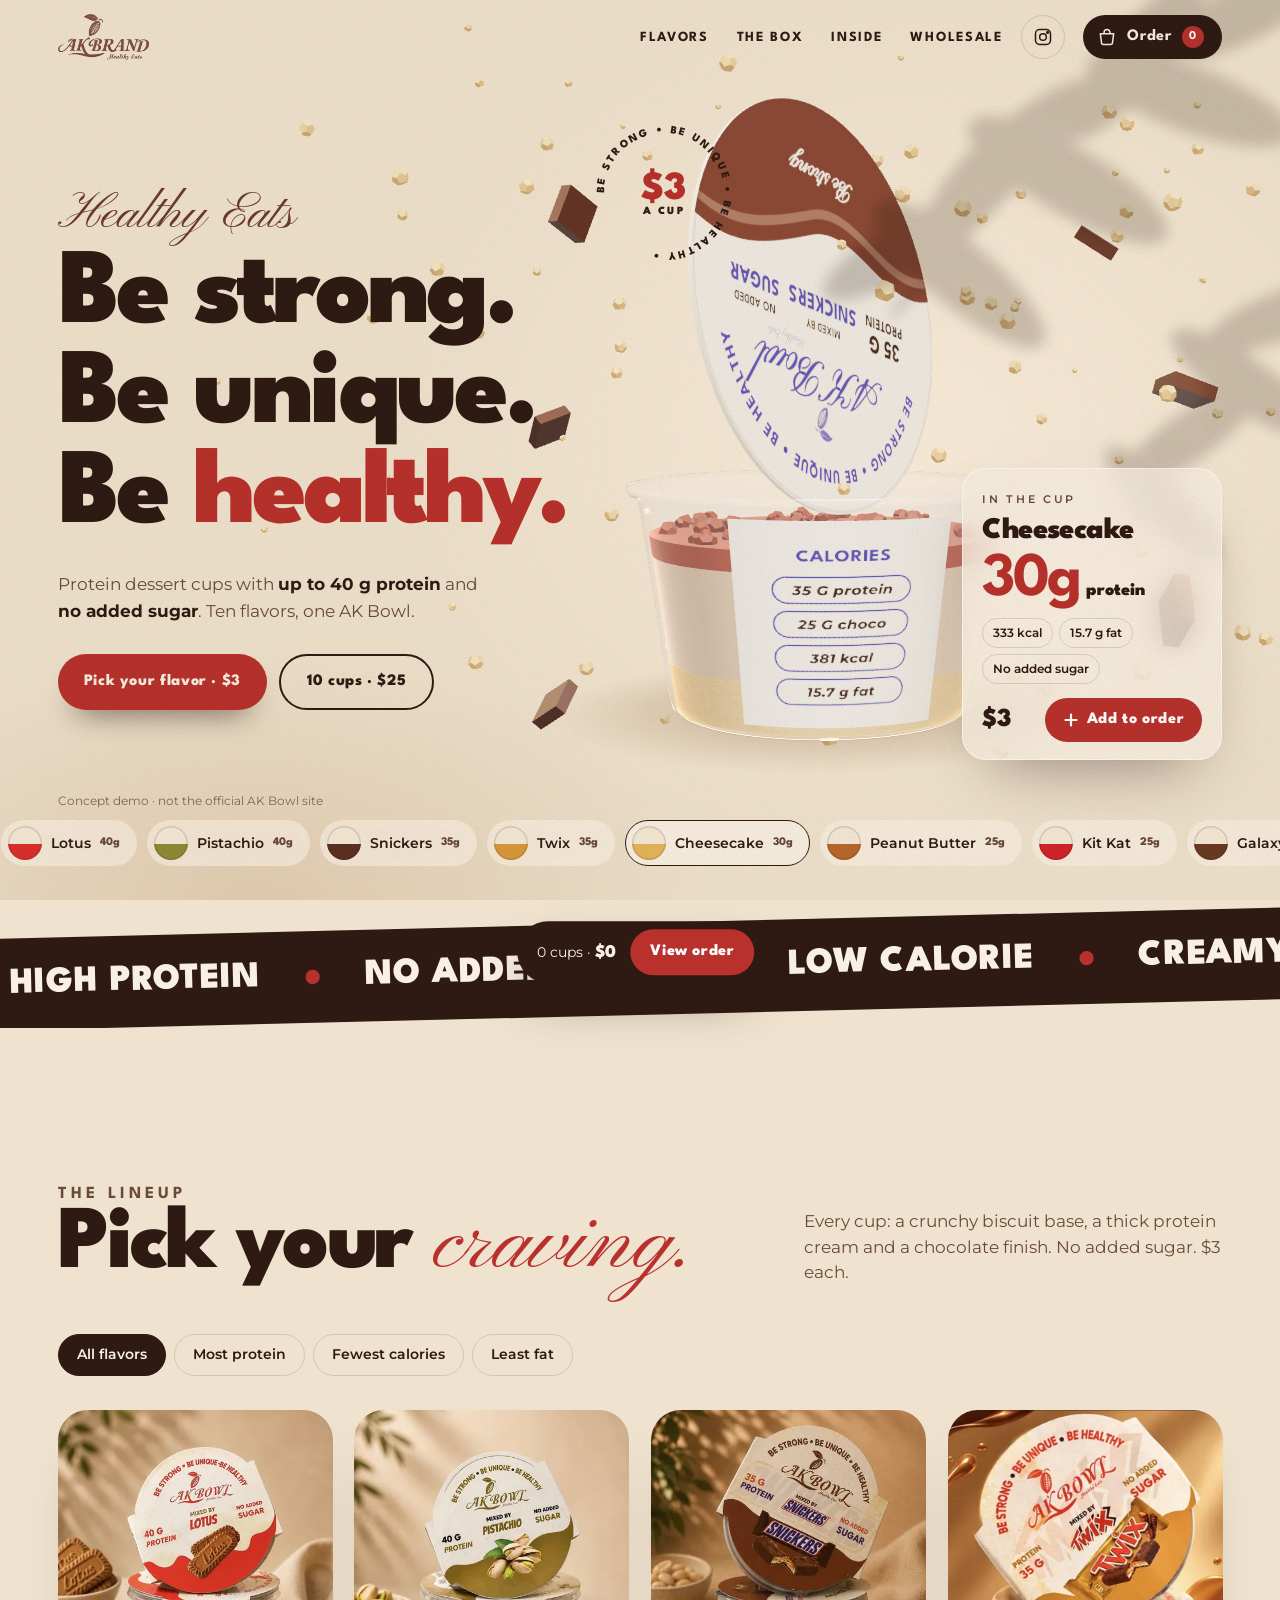
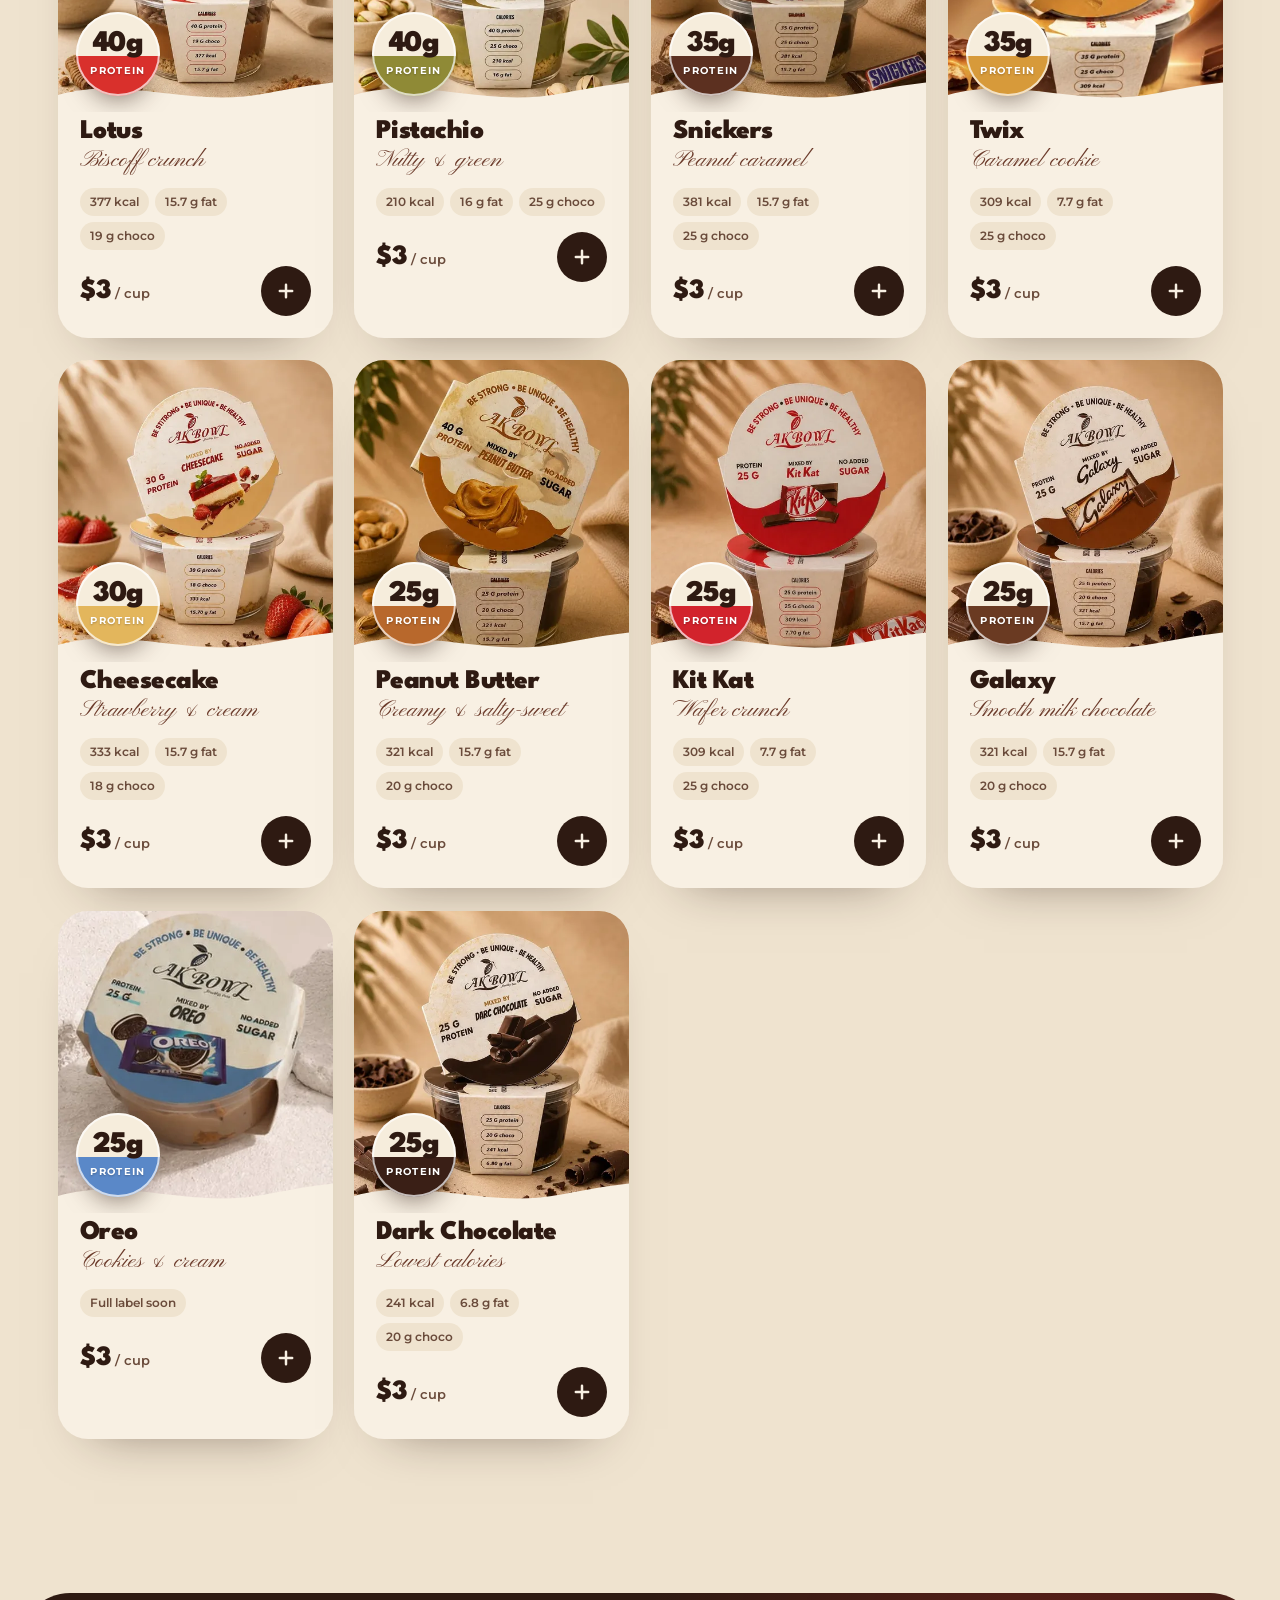
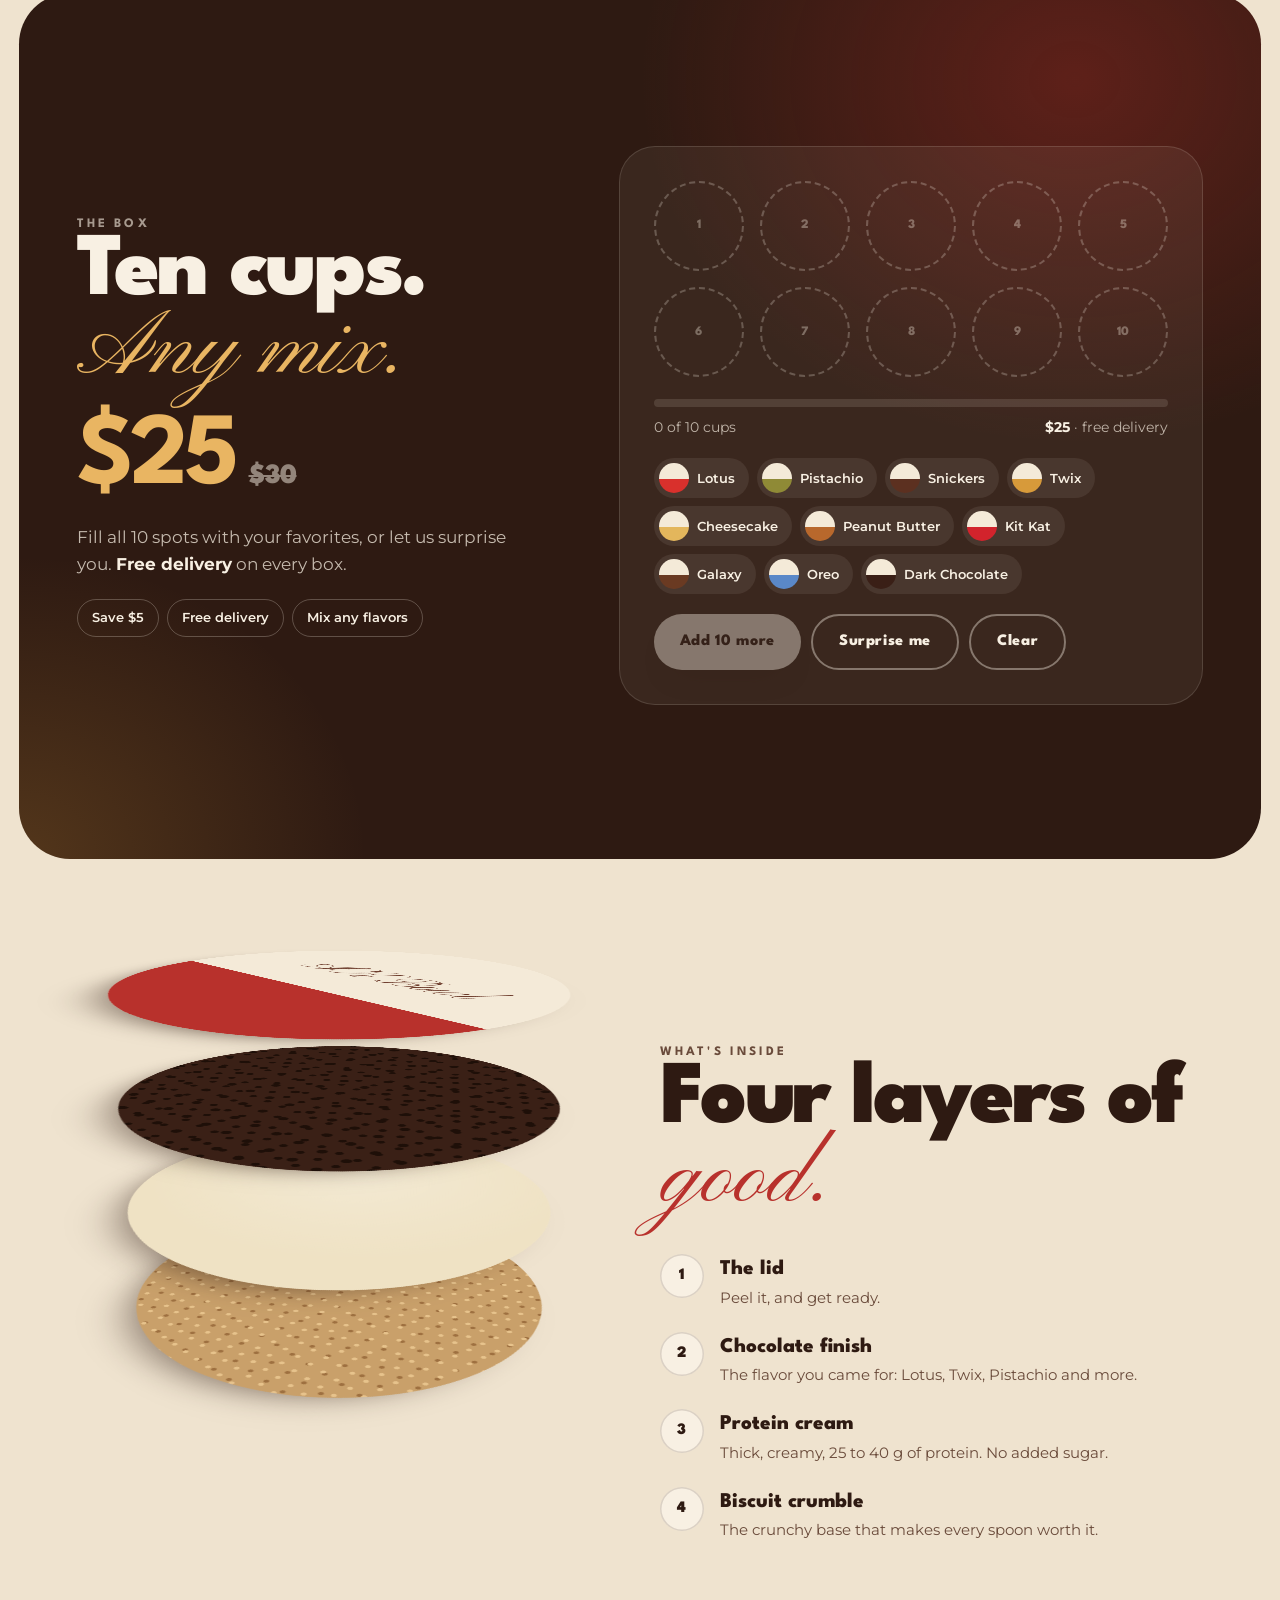
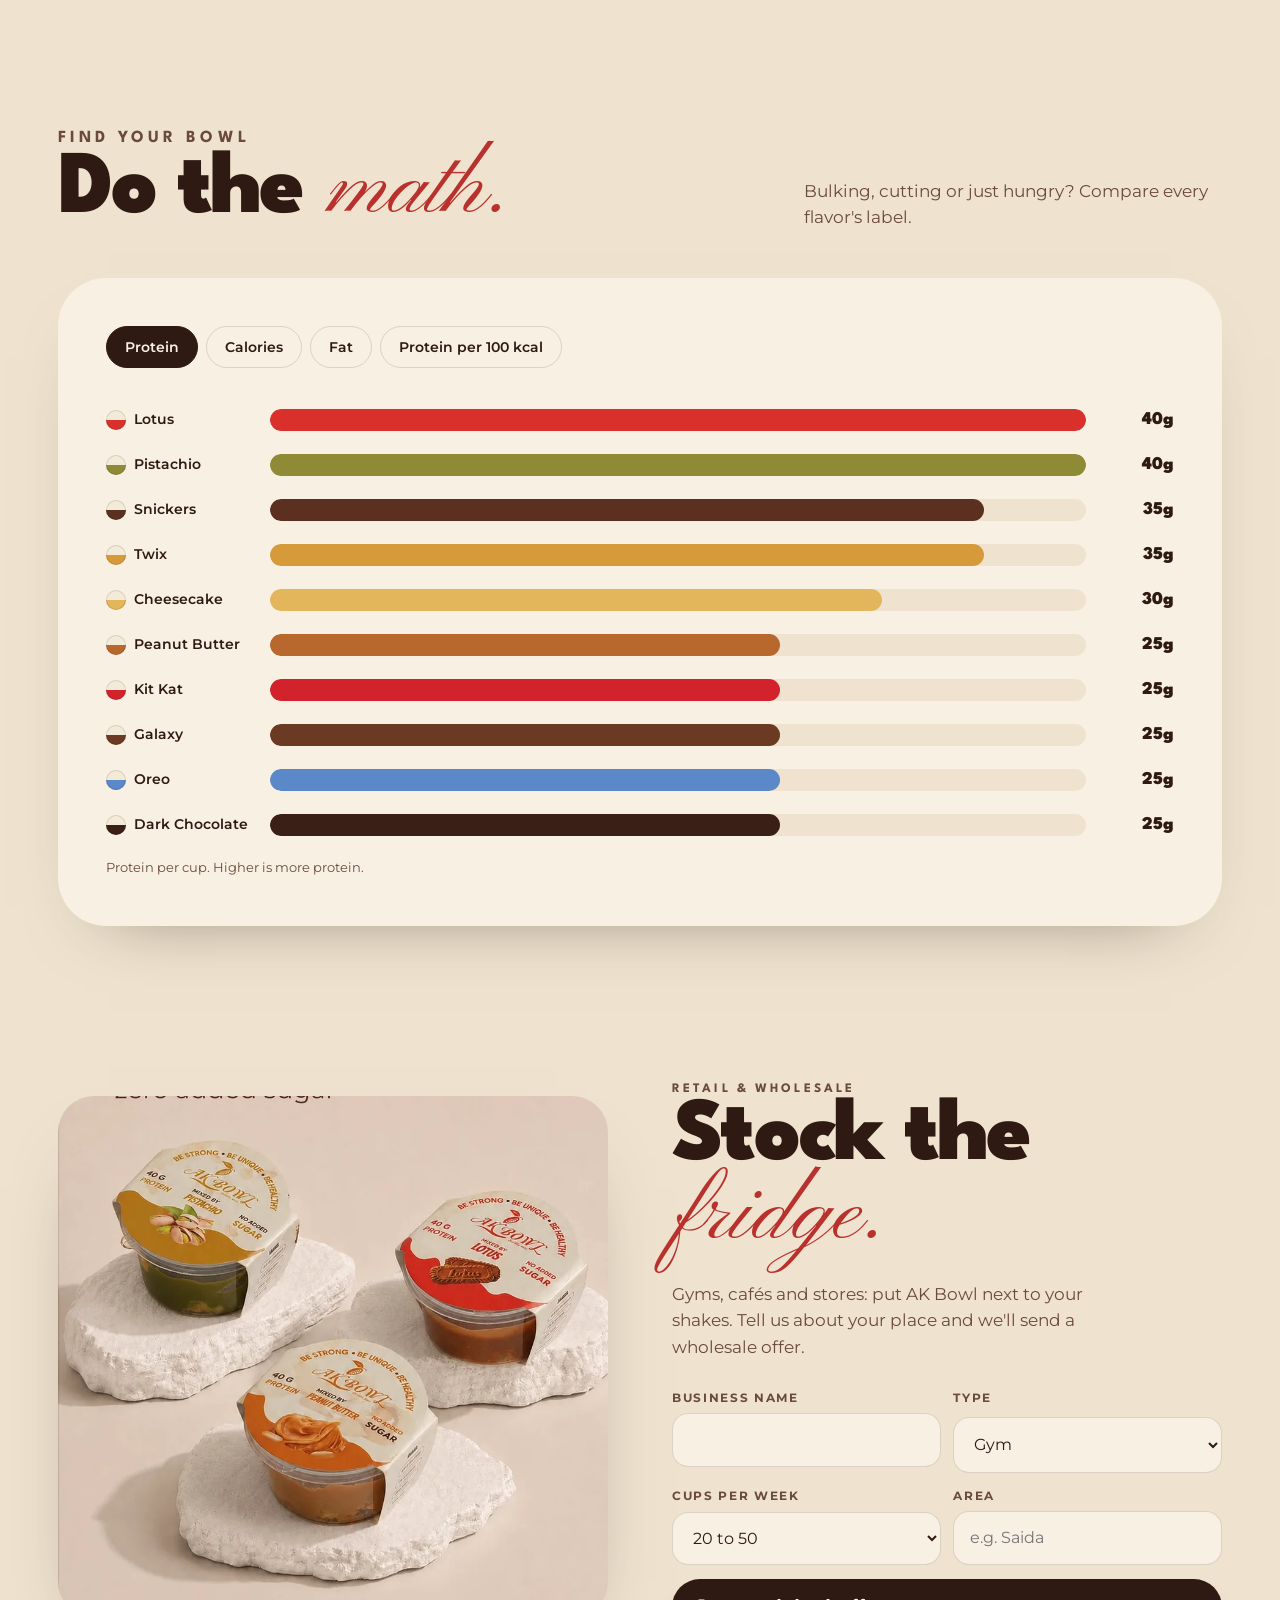
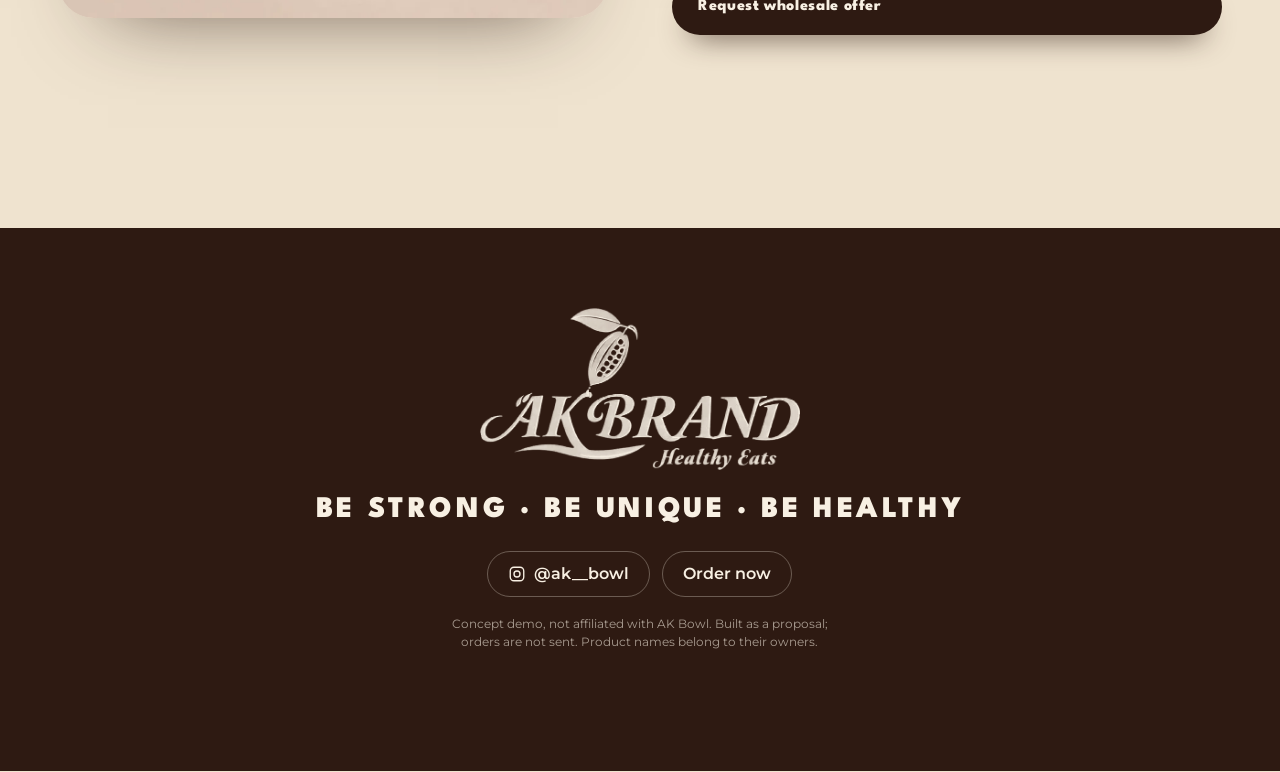
==== index.html @ e7d3c644 "AK Bowl 3D protein cups website (concept demo) Co-Authored-By: Claude Opus 5.5 <noreply@anthropic.co" ====
<!doctype html>
<html lang="en">
<head>
<meta charset="utf-8">
<meta name="viewport" content="width=device-width,initial-scale=1,viewport-fit=cover">
<title>AK Bowl · High-protein dessert cups</title>
<meta name="description" content="AK Bowl protein cups: up to 40 g protein, no added sugar. 10 flavors. $3 a cup, 10 cups for $25 with free delivery.">
<!-- Concept demo: keep out of search results until AK Bowl approves. Remove at launch. -->
<meta name="robots" content="noindex, nofollow">
<meta name="theme-color" content="#EFE3CF">
<link rel="icon" href="assets/pod.png">
<link rel="preload" href="assets/fonts/league-spartan-latin-900-normal.woff2" as="font" type="font/woff2" crossorigin>
<link rel="preload" href="assets/fonts/montserrat-latin-400-normal.woff2" as="font" type="font/woff2" crossorigin>
<link rel="preload" href="assets/fonts/pinyon-script-latin-400-normal.woff2" as="font" type="font/woff2" crossorigin>
<script type="importmap">{"imports":{"three":"./assets/vendor/three.module.min.js"}}</script>
<style>
@font-face{font-family:"League Spartan";font-weight:700;font-style:normal;font-display:swap;src:url(assets/fonts/league-spartan-latin-700-normal.woff2) format("woff2")}
@font-face{font-family:"League Spartan";font-weight:800;font-style:normal;font-display:swap;src:url(assets/fonts/league-spartan-latin-800-normal.woff2) format("woff2")}
@font-face{font-family:"League Spartan";font-weight:900;font-style:normal;font-display:swap;src:url(assets/fonts/league-spartan-latin-900-normal.woff2) format("woff2")}
@font-face{font-family:"Montserrat";font-weight:400;font-style:normal;font-display:swap;src:url(assets/fonts/montserrat-latin-400-normal.woff2) format("woff2")}
@font-face{font-family:"Montserrat";font-weight:500;font-style:normal;font-display:swap;src:url(assets/fonts/montserrat-latin-500-normal.woff2) format("woff2")}
@font-face{font-family:"Montserrat";font-weight:600;font-style:normal;font-display:swap;src:url(assets/fonts/montserrat-latin-600-normal.woff2) format("woff2")}
@font-face{font-family:"Montserrat";font-weight:700;font-style:normal;font-display:swap;src:url(assets/fonts/montserrat-latin-700-normal.woff2) format("woff2")}
@font-face{font-family:"Montserrat";font-weight:800;font-style:italic;font-display:swap;src:url(assets/fonts/montserrat-latin-800-italic.woff2) format("woff2")}
@font-face{font-family:"Pinyon Script";font-weight:400;font-style:normal;font-display:swap;src:url(assets/fonts/pinyon-script-latin-400-normal.woff2) format("woff2")}
:root{
  --sand:#EFE3CF;--sand2:#E5D4B8;--paper:#F8F0E3;--cocoa:#2E1A12;--cocoa2:#6A4B3B;--brown:#6B3A2A;--line:rgba(46,26,18,.14);
  --acc:#D9302C;--accfill:#B0723A;
  --spartan:"League Spartan","Montserrat",system-ui,sans-serif;--sans:"Montserrat",system-ui,sans-serif;--script:"Pinyon Script","Great Vibes",cursive;
  --gut:clamp(16px,4.5vw,64px);--ease:cubic-bezier(.22,1,.36,1);--spring:cubic-bezier(.34,1.56,.64,1);
}
*{box-sizing:border-box;margin:0;padding:0}
html{scroll-behavior:smooth;-webkit-text-size-adjust:100%}
body{background:var(--sand);color:var(--cocoa);font-family:var(--sans);font-size:16px;line-height:1.5;overflow-x:hidden;-webkit-font-smoothing:antialiased}
body::before{content:"";position:fixed;inset:0;pointer-events:none;z-index:300;opacity:.32;mix-blend-mode:multiply;
  background-image:url("data:image/svg+xml,%3Csvg xmlns='http://www.w3.org/2000/svg' width='160' height='160'%3E%3Cfilter id='n'%3E%3CfeTurbulence type='fractalNoise' baseFrequency='.9' numOctaves='2' stitchTiles='stitch'/%3E%3CfeColorMatrix values='0 0 0 0 .45 0 0 0 0 .32 0 0 0 0 .2 0 0 0 .5 0'/%3E%3C/filter%3E%3Crect width='160' height='160' filter='url(%23n)'/%3E%3C/svg%3E")}
body.locked{overflow:hidden}
img{display:block;max-width:100%}
button,input,select,textarea{font:inherit;color:inherit}
button{cursor:pointer;background:none;border:0}
a{color:inherit}
:focus-visible{outline:2.5px solid var(--acc);outline-offset:3px;border-radius:8px}
.wrap{width:min(1240px,100% - var(--gut)*2);margin-inline:auto}
.script{font-family:var(--script);font-weight:400}
.eyebrow{font-family:var(--spartan);font-weight:700;font-size:13px;letter-spacing:.24em;text-transform:uppercase;color:var(--cocoa2)}
.h2{font-family:var(--spartan);font-weight:900;font-size:clamp(44px,7vw,104px);line-height:.88;letter-spacing:-.03em}
.h2 em{font-family:var(--script);font-weight:400;font-style:normal;letter-spacing:0;color:var(--acc);font-size:1.02em;line-height:.8;transition:color .6s}
.sr{position:absolute;width:1px;height:1px;overflow:hidden;clip:rect(0 0 0 0);white-space:nowrap}
.reveal{opacity:0;transform:translateY(40px);transition:opacity 1s var(--ease),transform 1.1s var(--ease)}
.reveal.in{opacity:1;transform:none}

/* loader */
.loader{position:fixed;inset:0;z-index:400;display:grid;place-items:center;background:var(--sand);transition:opacity .7s var(--ease),visibility 0s linear .7s}
.loader.out{opacity:0;visibility:hidden}
.loader .in{display:grid;justify-items:center;gap:14px;text-align:center}
.loader img{width:70px;animation:bob 1.6s var(--ease) infinite}
.loader b{font-family:var(--spartan);font-weight:900;font-size:clamp(34px,6vw,58px);letter-spacing:-.02em;line-height:.9}
.loader small{font-size:12px;letter-spacing:.3em;text-transform:uppercase;color:var(--cocoa2)}
.loader .dots{display:flex;gap:8px}.loader .dots i{width:9px;height:9px;border-radius:50%;background:var(--cocoa);animation:dot 1s infinite}
.loader .dots i:nth-child(2){animation-delay:.15s}.loader .dots i:nth-child(3){animation-delay:.3s}
@keyframes dot{0%,100%{transform:translateY(0);opacity:.35}50%{transform:translateY(-8px);opacity:1}}
@keyframes bob{0%,100%{transform:translateY(0) rotate(-4deg)}50%{transform:translateY(-8px) rotate(4deg)}}

/* header */
.hd{position:fixed;top:0;left:0;right:0;z-index:50;display:flex;align-items:center;gap:18px;padding:14px var(--gut);transition:background .4s,box-shadow .4s,padding .4s var(--ease)}
.hd.solid{background:rgba(239,227,207,.86);-webkit-backdrop-filter:blur(14px);backdrop-filter:blur(14px);box-shadow:0 1px 0 var(--line);padding-block:8px}
.hd .logo img{height:46px;width:auto;transition:height .4s var(--ease)}
.hd.solid .logo img{height:38px}
.hd .logo{margin-right:auto}
.hd nav{display:flex;gap:28px}
.hd nav a{font-family:var(--spartan);font-weight:700;font-size:14px;letter-spacing:.12em;text-transform:uppercase;text-decoration:none;position:relative;padding:6px 0}
.hd nav a::after{content:"";position:absolute;left:0;right:0;bottom:0;height:2px;background:var(--acc);transform:scaleX(0);transform-origin:left;transition:transform .4s var(--ease),background .6s}
.hd nav a:hover::after{transform:scaleX(1)}
.icbtn{width:44px;height:44px;border-radius:50%;display:grid;place-items:center;border:1.5px solid var(--line);transition:background .3s,border-color .3s}
.icbtn:hover{background:var(--paper);border-color:var(--cocoa)}
.icbtn svg{width:20px;height:20px}
.cartbtn{position:relative;display:flex;align-items:center;gap:10px;height:44px;padding:0 18px 0 14px;border-radius:999px;background:var(--cocoa);color:var(--paper);font-family:var(--spartan);font-weight:700;letter-spacing:.06em}
.cartbtn svg{width:20px;height:20px}
.cartbtn .n{min-width:22px;height:22px;border-radius:11px;background:var(--acc);color:#fff;display:grid;place-items:center;font-size:12px;padding:0 6px;transition:background .6s}
.cartbtn.bump{animation:bump .5s var(--spring)}
@keyframes bump{40%{transform:scale(1.14)}}

/* hero */
.hero{position:relative;min-height:100svh;display:grid;grid-template-columns:minmax(0,1fr) minmax(0,1fr);align-items:center;padding:120px var(--gut) 120px;overflow:hidden;isolation:isolate}
.hero::before{content:"";position:absolute;inset:0;z-index:-2;background:radial-gradient(60% 70% at 72% 48%,#F9EEDC 0%,rgba(249,238,220,0) 70%),radial-gradient(50% 40% at 20% 100%,rgba(176,114,58,.18),transparent 70%)}
#stage3d{position:absolute;inset:0;z-index:0;touch-action:pan-y;cursor:grab}
#stage3d.grab{cursor:grabbing}
#stage3d canvas{width:100%!important;height:100%!important;display:block}
.hero .fallback{position:absolute;right:var(--gut);top:50%;width:min(40vw,460px);transform:translateY(-50%);border-radius:32px;overflow:hidden;opacity:0;z-index:0;box-shadow:0 40px 80px -40px rgba(46,26,18,.6)}
.no3d .hero .fallback{opacity:1}
.leaves{position:absolute;inset:-10% -10% auto auto;width:70%;height:90%;z-index:1;pointer-events:none;opacity:.22;mix-blend-mode:multiply;filter:blur(7px);transform-origin:90% 0;animation:sway 9s ease-in-out infinite alternate}
@keyframes sway{from{transform:rotate(-3deg) translateX(0)}to{transform:rotate(4deg) translateX(-20px)}}
.hero-txt{position:relative;z-index:2;max-width:640px;pointer-events:none}
.hero-txt>*{pointer-events:auto}
.hero-txt .script{font-size:clamp(34px,4vw,52px);color:var(--brown);line-height:1;margin-bottom:6px}
.hero h1{font-family:var(--spartan);font-weight:900;font-size:clamp(54px,8.4vw,128px);line-height:.86;letter-spacing:-.035em}
.hero h1 .ln{display:block;overflow:hidden;padding:.04em 0 .03em}
.hero h1 .ln>span{display:inline-block;transform:translateY(110%);transition:transform 1.1s var(--ease);transition-delay:calc(var(--i)*.1s + .15s)}
.ready .hero h1 .ln>span{transform:none}
.hero h1 em{font-style:normal;color:var(--acc);transition:color .6s}
.lead{margin-top:24px;font-size:clamp(16px,1.3vw,19px);line-height:1.6;color:var(--cocoa2);max-width:40ch}
.lead b{color:var(--cocoa)}
.cta{display:flex;flex-wrap:wrap;gap:12px;margin-top:30px}
.btn{display:inline-flex;align-items:center;gap:10px;height:56px;padding:0 26px;border-radius:999px;background:var(--cocoa);color:var(--paper);font-family:var(--spartan);font-weight:800;font-size:16px;letter-spacing:.04em;text-decoration:none;transition:transform .4s var(--spring),box-shadow .4s,background .3s;box-shadow:0 18px 30px -18px rgba(46,26,18,.8)}
.btn:hover{transform:translateY(-3px)}
.btn.ghost{background:transparent;color:var(--cocoa);border:2px solid var(--cocoa);box-shadow:none}
.btn.acc{background:var(--acc);transition:transform .4s var(--spring),background .6s}
.btn svg{width:18px;height:18px}
/* now in the cup */
.now{position:absolute;z-index:2;right:var(--gut);bottom:140px;width:260px;padding:18px 20px;border-radius:24px;background:rgba(248,240,227,.78);-webkit-backdrop-filter:blur(14px);backdrop-filter:blur(14px);box-shadow:0 30px 60px -30px rgba(46,26,18,.5),inset 0 0 0 1px rgba(255,255,255,.6)}
.now .k{font-size:11px;letter-spacing:.24em;text-transform:uppercase;color:var(--cocoa2);font-weight:600}
.now h3{font-family:var(--spartan);font-weight:900;font-size:30px;line-height:1;margin:6px 0 10px;letter-spacing:-.02em}
.now .big{display:flex;align-items:baseline;gap:6px;font-family:var(--spartan);font-weight:900;color:var(--acc);transition:color .6s}
.now .big b{font-size:62px;line-height:.8;letter-spacing:-.04em}
.now .big span{font-size:18px;color:var(--cocoa)}
.now .mini{display:flex;gap:6px;flex-wrap:wrap;margin:12px 0 14px}
.now .mini span{font-size:12px;font-weight:600;padding:5px 10px;border-radius:999px;border:1.5px solid var(--line)}
.now .row{display:flex;align-items:center;justify-content:space-between}
.now .price{font-family:var(--spartan);font-weight:900;font-size:26px}
.addpill{display:inline-flex;align-items:center;gap:8px;height:44px;padding:0 18px;border-radius:999px;background:var(--acc);color:#fff;font-family:var(--spartan);font-weight:800;letter-spacing:.04em;transition:background .6s,transform .3s var(--spring)}
.addpill:hover{transform:scale(1.05)}
.addpill svg{width:16px;height:16px}
.rail{position:absolute;z-index:3;left:0;right:0;bottom:28px;display:flex;gap:10px;padding:6px var(--gut);overflow-x:auto;scrollbar-width:none;scroll-snap-type:x proximity}
.rail::-webkit-scrollbar{display:none}
.chip{flex:none;scroll-snap-align:start;display:flex;align-items:center;gap:9px;height:46px;padding:0 16px 0 6px;border-radius:999px;background:rgba(248,240,227,.75);-webkit-backdrop-filter:blur(10px);backdrop-filter:blur(10px);border:1.5px solid transparent;font-weight:600;font-size:14px;white-space:nowrap;transition:border-color .3s,background .3s,transform .3s var(--spring)}
.chip i{width:34px;height:34px;border-radius:50%;background:linear-gradient(to bottom,#F4EAD8 54%,var(--c) 54%);box-shadow:inset 0 0 0 1.5px rgba(46,26,18,.15)}
.chip small{font-family:var(--spartan);font-weight:800;color:var(--cocoa2)}
.chip[aria-pressed="true"]{border-color:var(--cocoa);background:var(--paper)}
.chip:hover{transform:translateY(-2px)}
.ring{position:absolute;z-index:2;left:46%;top:118px;width:150px;height:150px;pointer-events:none}
.ring svg{width:100%;height:100%;animation:spin 18s linear infinite}
.ring text{font-family:var(--spartan);font-weight:800;font-size:11.2px;letter-spacing:.22em;fill:var(--cocoa)}
.ring b{position:absolute;inset:0;display:grid;place-items:center;font-family:var(--spartan);font-weight:900;font-size:40px;line-height:1;color:var(--acc);transition:color .6s}
.ring b small{display:block;font-size:11px;letter-spacing:.2em;color:var(--cocoa);text-align:center;margin-top:-4px}
@keyframes spin{to{transform:rotate(360deg)}}
.demo-tag{position:absolute;z-index:3;left:var(--gut);bottom:90px;font-size:11.5px;color:var(--cocoa2);opacity:.8}

/* marquee */
.mwrap{overflow:hidden;padding:14px 0}
.marquee{background:var(--cocoa);color:var(--paper);overflow:hidden;padding:18px 0;transform:rotate(-1.4deg) scale(1.02);margin:10px 0 0}
.marquee .tr{display:flex;width:max-content;animation:mq 28s linear infinite}
.marquee span{font-family:var(--spartan);font-weight:900;font-size:clamp(22px,3vw,36px);letter-spacing:.02em;padding:0 22px;white-space:nowrap;display:flex;align-items:center;gap:44px}
.marquee span::after{content:"";width:14px;height:14px;border-radius:50%;background:var(--acc);transition:background .6s}
@keyframes mq{to{transform:translateX(-50%)}}

/* flavours */
.sec{padding:clamp(90px,12vw,160px) 0}
.sec-head{display:flex;flex-wrap:wrap;align-items:flex-end;justify-content:space-between;gap:24px;margin-bottom:48px}
.sec-head p{max-width:38ch;color:var(--cocoa2);font-size:17px}
.tabs{display:flex;flex-wrap:wrap;gap:8px;margin-bottom:34px}
.tab{height:42px;padding:0 18px;border-radius:999px;border:1.5px solid var(--line);font-weight:600;font-size:14px;transition:background .3s,color .3s,border-color .3s}
.tab[aria-pressed="true"]{background:var(--cocoa);color:var(--paper);border-color:var(--cocoa)}
.grid{display:grid;grid-template-columns:repeat(auto-fill,minmax(260px,1fr));gap:22px}
.card{position:relative;border-radius:30px;background:var(--paper);box-shadow:0 1px 0 rgba(255,255,255,.7) inset,0 26px 50px -36px rgba(46,26,18,.55);transform-style:preserve-3d;transition:transform .5s var(--ease),box-shadow .5s;will-change:transform}
.card:hover{box-shadow:0 1px 0 rgba(255,255,255,.7) inset,0 40px 70px -36px rgba(46,26,18,.65)}
.card .ph{position:relative;aspect-ratio:4/4.4;border-radius:30px 30px 0 0;overflow:hidden;background:var(--sand2)}
.card .ph img{width:100%;height:100%;object-fit:cover;object-position:50% 46%;transition:transform 1s var(--ease)}
.card:hover .ph img{transform:scale(1.06)}
.card .ph button{position:absolute;inset:0;width:100%}
.card .wave{position:absolute;left:0;right:0;bottom:-1px;height:44px;color:var(--paper)}
.card .pro{position:absolute;left:18px;bottom:16px;width:84px;height:84px;border-radius:50%;display:grid;place-content:center;text-align:center;background:linear-gradient(to bottom,#F6EDDC 52%,var(--c) 52%);box-shadow:0 14px 26px -12px rgba(46,26,18,.6),inset 0 0 0 2px rgba(255,255,255,.7);transform:translateZ(40px)}
.card .pro b{font-family:var(--spartan);font-weight:900;font-size:30px;line-height:.9;letter-spacing:-.03em;color:var(--cocoa)}
.card .pro small{font-size:9.5px;font-weight:700;letter-spacing:.14em;color:#fff;margin-top:6px;text-shadow:0 1px 2px rgba(0,0,0,.25)}
.card .bd{padding:6px 22px 22px}
.card h3{font-family:var(--spartan);font-weight:900;font-size:27px;line-height:1;letter-spacing:-.02em}
.card .tag{font-family:var(--script);font-size:24px;color:var(--brown);line-height:1.3}
.card .mac{display:flex;flex-wrap:wrap;gap:6px;margin:12px 0 16px}
.card .mac span{font-size:12px;font-weight:600;padding:5px 10px;border-radius:999px;background:var(--sand);color:var(--cocoa2)}
.card .ft{display:flex;align-items:center;justify-content:space-between}
.card .price{font-family:var(--spartan);font-weight:900;font-size:28px}
.card .price small{font-size:13px;font-weight:600;color:var(--cocoa2);font-family:var(--sans);margin-left:4px}
.add{width:50px;height:50px;border-radius:50%;background:var(--cocoa);color:var(--paper);display:grid;place-items:center;transition:transform .35s var(--spring),background .3s}
.add:hover{transform:scale(1.1) rotate(90deg);background:var(--c,var(--acc))}
.add svg,.step svg{width:18px;height:18px}
.step{display:flex;align-items:center;gap:4px;height:50px;padding:4px;border-radius:999px;background:var(--cocoa);color:var(--paper)}
.step button{width:42px;height:42px;border-radius:50%;display:grid;place-items:center;transition:background .2s}
.step button:hover{background:rgba(255,255,255,.14)}
.step output{min-width:22px;text-align:center;font-family:var(--spartan);font-weight:800;font-size:18px}
.card.flash{animation:flash 1.3s var(--ease)}
@keyframes flash{30%{box-shadow:0 0 0 6px var(--c),0 30px 60px -30px rgba(46,26,18,.6)}}

/* box */
.box{background:var(--cocoa);color:var(--paper);border-radius:clamp(28px,4vw,56px);margin:0 clamp(8px,1.5vw,24px);position:relative;overflow:hidden}
.box::before{content:"";position:absolute;inset:0;background:radial-gradient(50% 60% at 85% 10%,rgba(217,48,44,.28),transparent 70%),radial-gradient(40% 50% at 0% 100%,rgba(215,154,58,.22),transparent 70%);pointer-events:none}
.box .wrap{position:relative;display:grid;grid-template-columns:minmax(0,.9fr) minmax(0,1.1fr);gap:clamp(30px,5vw,80px);align-items:center}
.box .eyebrow{color:rgba(248,240,227,.6)}
.box .h2 em{color:#E9B562}
.box .deal{display:flex;align-items:baseline;gap:14px;margin:26px 0 8px;font-family:var(--spartan);font-weight:900}
.box .deal b{font-size:clamp(64px,8vw,110px);line-height:.8;letter-spacing:-.04em;color:#E9B562}
.box .deal s{font-size:28px;opacity:.5}
.box .lead{color:rgba(248,240,227,.75)}
.box .lead b{color:var(--paper)}
.perks{display:flex;flex-wrap:wrap;gap:8px;margin-top:22px}
.perks span{font-size:13px;font-weight:600;padding:8px 14px;border-radius:999px;border:1.5px solid rgba(248,240,227,.25)}
.tray{background:rgba(248,240,227,.06);border:1.5px solid rgba(248,240,227,.14);border-radius:36px;padding:clamp(18px,3vw,34px)}
.slots{display:grid;grid-template-columns:repeat(5,1fr);gap:clamp(8px,1.4vw,16px)}
.slot{aspect-ratio:1;border-radius:50%;border:2px dashed rgba(248,240,227,.25);display:grid;place-items:center;position:relative;font-family:var(--spartan);font-weight:800;font-size:13px;color:rgba(248,240,227,.35);transition:border-color .3s}
.slot.on{border:0;background:linear-gradient(to bottom,#F4EAD8 55%,var(--c) 55%);color:var(--cocoa);box-shadow:0 14px 24px -12px rgba(0,0,0,.6),inset 0 0 0 2px rgba(255,255,255,.5);animation:pop .5s var(--spring)}
.slot.on span{transform:translateY(-22%);font-size:clamp(9px,1.1vw,12px);letter-spacing:.04em;text-align:center;line-height:1}
@keyframes pop{0%{transform:scale(.3) rotate(-30deg)}100%{transform:none}}
.prog{height:8px;border-radius:4px;background:rgba(248,240,227,.12);margin:22px 0 10px;overflow:hidden}
.prog i{display:block;height:100%;width:0;background:linear-gradient(90deg,#E9B562,#D9302C);border-radius:4px;transition:width .6s var(--ease)}
.trayinfo{display:flex;justify-content:space-between;font-size:14px;color:rgba(248,240,227,.7)}
.trayinfo b{color:var(--paper)}
.mini-flavors{display:flex;flex-wrap:wrap;gap:8px;margin:20px 0}
.mf{display:flex;align-items:center;gap:8px;height:40px;padding:0 14px 0 5px;border-radius:999px;background:rgba(248,240,227,.08);font-size:13px;font-weight:600;transition:background .2s,transform .3s var(--spring)}
.mf:hover{background:rgba(248,240,227,.16);transform:translateY(-2px)}
.mf i{width:30px;height:30px;border-radius:50%;background:linear-gradient(to bottom,#F4EAD8 54%,var(--c) 54%)}
.tray .acts{display:flex;flex-wrap:wrap;gap:10px}
.tray .btn{background:var(--paper);color:var(--cocoa)}
.tray .btn.ghost{background:transparent;color:var(--paper);border-color:rgba(248,240,227,.4)}
.tray .btn[disabled]{opacity:.4;pointer-events:none}

/* layers */
.layers .wrap{display:grid;grid-template-columns:minmax(0,1fr) minmax(0,1fr);gap:40px;align-items:center}
.stack{position:relative;height:clamp(380px,46vw,560px);perspective:1100px;display:grid;place-items:center}
.stack .disc{position:absolute;width:min(78%,400px);aspect-ratio:1;border-radius:50%;transform:rotateX(64deg) rotateZ(var(--rz,0deg)) translateZ(calc(var(--i)*var(--gap,14px)));box-shadow:0 30px 40px -20px rgba(46,26,18,.5);transition:transform .25s linear}
.d0{background:radial-gradient(circle at 30% 30%,#E7C38C 0 2px,transparent 3px) 0 0/18px 18px,radial-gradient(circle at 70% 60%,#9E7040 0 2px,transparent 3px) 0 0/23px 23px,#C9A06A}
.d1{background:radial-gradient(circle at 40% 35%,rgba(255,255,255,.25),transparent 60%),var(--accfill);transition:background .6s,transform .25s linear}
.d2{background:radial-gradient(circle at 30% 30%,#1e0f08 0 4px,transparent 5px) 0 0/30px 30px,radial-gradient(circle at 60% 70%,#1e0f08 0 3px,transparent 4px) 0 0/22px 22px,#3A2016}
.d3{background:linear-gradient(to bottom,#F4EAD8 56%,var(--acc) 56%);box-shadow:0 30px 40px -20px rgba(46,26,18,.5),inset 0 0 0 3px rgba(255,255,255,.6);transition:background .6s,transform .25s linear}
.d3::after{content:"AK Bowl";position:absolute;inset:0;display:grid;place-items:center;font-family:var(--script);font-size:clamp(34px,5vw,58px);color:var(--brown);transform:translateY(-14%)}
.lyr{list-style:none;display:grid;gap:22px;margin-top:34px}
.lyr li{display:grid;grid-template-columns:44px 1fr;gap:16px;align-items:start}
.lyr i{width:44px;height:44px;border-radius:50%;display:grid;place-items:center;font-style:normal;font-family:var(--spartan);font-weight:900;background:var(--paper);box-shadow:inset 0 0 0 1.5px var(--line)}
.lyr b{font-family:var(--spartan);font-weight:800;font-size:21px;display:block}
.lyr span{color:var(--cocoa2);font-size:15px}

/* compare */
.cmp{background:var(--paper);border-radius:clamp(28px,4vw,48px);padding:clamp(22px,4vw,48px);box-shadow:0 30px 70px -50px rgba(46,26,18,.6)}
.bars{display:grid;gap:10px}
.bar{display:grid;grid-template-columns:150px 1fr 74px;align-items:center;gap:14px;text-align:left;padding:4px 0;border-radius:12px}
.bar .nm{font-weight:600;font-size:14px;display:flex;align-items:center;gap:8px}
.bar .nm i{width:20px;height:20px;border-radius:50%;flex:none;background:linear-gradient(to bottom,#F4EAD8 50%,var(--c) 50%);box-shadow:inset 0 0 0 1px rgba(0,0,0,.12)}
.bar .tr{height:22px;border-radius:11px;background:var(--sand);overflow:hidden}
.bar .tr span{display:block;height:100%;width:0;border-radius:11px;background:var(--c);transition:width .9s var(--ease)}
.bar .v{font-family:var(--spartan);font-weight:900;font-size:18px;text-align:right}
.bar:hover .nm{text-decoration:underline}
.cmp .note{margin-top:16px;font-size:13px;color:var(--cocoa2)}

/* wholesale */
.ws{display:grid;grid-template-columns:minmax(0,1fr) minmax(0,1fr);gap:clamp(30px,5vw,80px);align-items:center}
.ws .photo{border-radius:36px;overflow:hidden;aspect-ratio:4/3.8;box-shadow:0 40px 80px -50px rgba(46,26,18,.7)}
.ws .photo img{width:100%;height:100%;object-fit:cover;object-position:50% 100%}
.form{display:grid;gap:14px;margin-top:28px}
.field{display:grid;gap:6px}
.field label,.field legend{font-size:12px;font-weight:700;letter-spacing:.14em;text-transform:uppercase;color:var(--cocoa2)}
.field input,.field select,.field textarea{width:100%;min-height:52px;padding:14px 16px;border-radius:16px;border:1.5px solid var(--line);background:var(--paper);font-size:16px;transition:border-color .2s}
.field input:focus,.field select:focus,.field textarea:focus{outline:0;border-color:var(--cocoa)}
.field .err{font-size:13px;color:#B3261E;min-height:0}
.two{display:grid;grid-template-columns:1fr 1fr;gap:12px}

/* footer */
.foot{background:var(--cocoa);color:var(--paper);padding:80px 0 120px;margin-top:40px}
.foot .wrap{display:grid;justify-items:center;text-align:center;gap:18px}
.foot img{width:min(320px,70vw);height:auto}
.foot .slogan{font-family:var(--spartan);font-weight:900;font-size:clamp(20px,3vw,30px);letter-spacing:.12em}
.foot .links{display:flex;gap:12px;flex-wrap:wrap;justify-content:center}
.foot .links a{display:inline-flex;align-items:center;gap:8px;height:46px;padding:0 20px;border-radius:999px;border:1.5px solid rgba(248,240,227,.3);text-decoration:none;font-weight:600}
.foot .links svg{width:18px;height:18px}
.foot small{font-size:12px;opacity:.6;max-width:52ch}

/* floating order bar */
.obar{position:fixed;left:50%;bottom:max(16px,env(safe-area-inset-bottom));z-index:60;transform:translate(-50%,160%);display:flex;align-items:center;gap:14px;padding:8px 8px 8px 20px;border-radius:999px;background:var(--cocoa);color:var(--paper);box-shadow:0 24px 50px -16px rgba(46,26,18,.7);transition:transform .6s var(--spring);max-width:calc(100% - 24px)}
.obar.on{transform:translate(-50%,0)}
.obar .t{font-size:14px;white-space:nowrap}
.obar .t b{font-family:var(--spartan);font-weight:900;font-size:18px}
.obar .go{height:46px;padding:0 20px;border-radius:999px;background:var(--acc);color:#fff;font-family:var(--spartan);font-weight:800;letter-spacing:.04em;white-space:nowrap;transition:background .6s}

/* panels */
.ov{position:fixed;inset:0;z-index:80;background:rgba(46,26,18,.45);-webkit-backdrop-filter:blur(6px);backdrop-filter:blur(6px);opacity:0;visibility:hidden;transition:opacity .35s,visibility 0s linear .35s}
.ov.on{opacity:1;visibility:visible;transition:opacity .35s}
.panel{position:fixed;z-index:81;background:var(--sand);visibility:hidden;transition:transform .6s var(--ease),visibility 0s linear .6s;display:flex;flex-direction:column}
.panel.on{visibility:visible;transition:transform .6s var(--ease)}
.drawer{top:0;right:0;bottom:0;width:min(460px,100%);transform:translateX(105%)}
.drawer.on{transform:none}
.sheet{left:50%;top:50%;width:min(940px,calc(100% - 32px));max-height:min(680px,calc(100% - 40px));border-radius:36px;overflow:hidden;transform:translate(-50%,-45%) scale(.96);opacity:0;transition:transform .6s var(--ease),opacity .4s,visibility 0s linear .6s;display:grid;grid-template-columns:1fr 1fr}
.sheet.on{transform:translate(-50%,-50%);opacity:1;transition:transform .6s var(--ease),opacity .4s}
.p-head{display:flex;align-items:center;justify-content:space-between;padding:20px 22px;border-bottom:1px solid var(--line)}
.p-head h2{font-family:var(--spartan);font-weight:900;font-size:28px;letter-spacing:-.02em}
.xbtn{width:44px;height:44px;border-radius:50%;display:grid;place-items:center;background:var(--paper)}
.xbtn svg{width:18px;height:18px}
.p-body{flex:1;overflow:auto;padding:18px 22px;overscroll-behavior:contain}
.p-foot{padding:16px 22px max(18px,env(safe-area-inset-bottom));border-top:1px solid var(--line);background:var(--sand)}
.line{display:grid;grid-template-columns:62px 1fr auto;gap:14px;align-items:center;padding:12px 0;border-bottom:1px dashed var(--line)}
.line img{width:62px;height:62px;border-radius:50%;object-fit:cover;object-position:50% 40%}
.line b{font-family:var(--spartan);font-weight:800;font-size:18px;display:block}
.line small{color:var(--cocoa2);font-size:13px}
.line .step{height:42px;background:var(--paper);color:var(--cocoa);box-shadow:inset 0 0 0 1.5px var(--line)}
.line .step button{width:34px;height:34px}
.line .step button:hover{background:var(--sand2)}
.sum{display:grid;gap:8px;margin-top:18px;font-size:15px}
.sum div{display:flex;justify-content:space-between}
.sum .save{color:#2E7D32;font-weight:600}
.sum .tot{font-family:var(--spartan);font-weight:900;font-size:26px;padding-top:10px;border-top:2px solid var(--cocoa);margin-top:4px}
.nudge{display:flex;gap:12px;align-items:center;margin-top:16px;padding:14px 16px;border-radius:18px;background:var(--paper);font-size:14px;box-shadow:inset 0 0 0 1.5px var(--acc)}
.nudge b{font-family:var(--spartan);font-weight:800}
.empty{text-align:center;padding:60px 10px;color:var(--cocoa2)}
.empty img{width:150px;margin:0 auto 16px;border-radius:50%;opacity:.95}
.empty b{display:block;font-family:var(--spartan);font-weight:900;font-size:24px;color:var(--cocoa);margin-bottom:6px}
.gobtn{width:100%;height:58px;border-radius:999px;background:var(--cocoa);color:var(--paper);font-family:var(--spartan);font-weight:800;font-size:17px;letter-spacing:.04em;display:flex;align-items:center;justify-content:space-between;padding:0 24px;transition:transform .3s var(--spring)}
.gobtn:hover{transform:translateY(-2px)}
.gobtn.ghost{background:transparent;color:var(--cocoa);border:2px solid var(--cocoa);justify-content:center;margin-top:8px;height:50px}
.done{text-align:center;padding:40px 6px}
.done svg{width:96px;height:96px;margin:0 auto 18px}
.done circle{fill:none;stroke:var(--acc);stroke-width:5;stroke-dasharray:300;stroke-dashoffset:300;animation:draw .8s var(--ease) forwards}
.done path{fill:none;stroke:var(--cocoa);stroke-width:6;stroke-linecap:round;stroke-linejoin:round;stroke-dasharray:1;stroke-dashoffset:1;animation:draw .5s .6s var(--ease) forwards}
@keyframes draw{to{stroke-dashoffset:0}}
.done h3{font-family:var(--spartan);font-weight:900;font-size:34px}
.done p{color:var(--cocoa2);margin-top:8px}
.demo{margin-top:16px;padding:12px 14px;border-radius:14px;background:var(--paper);font-size:13px;color:var(--cocoa2)}
/* sheet */
.sh-ph{position:relative;background:var(--sand2);min-height:100%}
.sh-ph img{position:absolute;inset:0;width:100%;height:100%;object-fit:cover;object-position:50% 45%}
.sh-bd{display:flex;flex-direction:column;padding:30px;overflow:auto}
.sh-bd .xbtn{position:absolute;top:16px;right:16px;z-index:2}
.sh-bd .tag{font-family:var(--script);font-size:30px;color:var(--brown);line-height:1.2}
.sh-bd h2{font-family:var(--spartan);font-weight:900;font-size:clamp(38px,4.5vw,56px);line-height:.92;letter-spacing:-.03em}
.rings{display:grid;grid-template-columns:repeat(4,1fr);gap:10px;margin:26px 0}
.rg{text-align:center}
.rg svg{width:100%;max-width:92px;aspect-ratio:1;margin:0 auto;display:block;transform:rotate(-90deg)}
.rg circle{fill:none;stroke-width:9}
.rg .bg{stroke:var(--sand2)}
.rg .fg{stroke:var(--c);stroke-linecap:round;stroke-dasharray:251;stroke-dashoffset:251;transition:stroke-dashoffset 1.2s var(--ease)}
.rg b{display:block;font-family:var(--spartan);font-weight:900;font-size:20px;margin-top:-62px;height:62px;line-height:1}
.rg small{display:block;font-size:11px;font-weight:600;letter-spacing:.1em;text-transform:uppercase;color:var(--cocoa2);margin-top:6px}
.sh-bd p.d{color:var(--cocoa2)}
.sh-act{display:flex;align-items:center;gap:12px;margin-top:auto;padding-top:22px}
.sh-act .step{background:var(--paper);color:var(--cocoa);box-shadow:inset 0 0 0 1.5px var(--line)}
.sh-act .step button:hover{background:var(--sand2)}
.sh-act .gobtn{flex:1}
.toast{position:fixed;left:50%;bottom:100px;z-index:130;transform:translate(-50%,16px);opacity:0;background:var(--cocoa);color:var(--paper);padding:11px 18px;border-radius:999px;font-size:14px;font-weight:600;transition:opacity .3s,transform .4s var(--spring);pointer-events:none;white-space:nowrap}
.toast.on{opacity:1;transform:translate(-50%,0)}
.fly{position:fixed;z-index:120;width:46px;height:46px;margin:-23px 0 0 -23px;border-radius:50%;pointer-events:none;background:linear-gradient(to bottom,#F4EAD8 54%,var(--c) 54%);box-shadow:0 10px 20px -8px rgba(0,0,0,.5)}

@media (max-width:980px){
  .hd nav{display:none}
  .hero{grid-template-columns:1fr;align-content:start;padding-top:calc(min(58svh,560px) + 10px);padding-bottom:150px}
  #stage3d{inset:0 0 auto 0;height:min(60svh,580px)}
  .hero::after{content:"";position:absolute;inset:auto 0 0 0;height:30%;background:linear-gradient(to bottom,rgba(239,227,207,0),rgba(239,227,207,.94) 34%,var(--sand));z-index:1;pointer-events:none}
  .hero .fallback{left:50%;right:auto;top:100px;width:52vw;transform:translateX(-50%)}
  .hero h1{font-size:clamp(46px,13vw,76px)}
  .now{display:none}
  .ring{left:auto;right:10px;top:74px;width:92px;height:92px}
  .ring b{font-size:28px}
  .demo-tag{bottom:96px}
  .box .wrap,.layers .wrap,.ws{grid-template-columns:1fr}
  .sheet{grid-template-columns:1fr;top:auto;bottom:0;left:0;width:100%;max-height:92svh;border-radius:30px 30px 0 0;transform:translateY(100%);opacity:1}
  .sheet.on{transform:none}
  .sh-ph{min-height:0;height:min(38svh,320px)}
  .sh-bd{padding:22px}
  .ws .photo{order:-1;aspect-ratio:4/3.4}
}
@media (max-width:640px){
  .grid{grid-template-columns:1fr 1fr;gap:12px}
  .card{border-radius:22px}
  .card .ph{border-radius:22px 22px 0 0}
  .card .pro{width:58px;height:58px;left:10px;bottom:10px}
  .card .pro b{font-size:21px}.card .pro small{font-size:7.5px;margin-top:3px;letter-spacing:.08em}
  .card .bd{padding:4px 12px 14px}
  .card h3{font-size:19px}
  .card .tag{font-size:21px;line-height:1.15}
  .card .mac{display:none}
  .card .ft{margin-top:10px}
  .card .price{font-size:22px}.card .price small{display:none}
  .add{width:42px;height:42px}
  .step{height:42px}.step button{width:34px;height:34px}.step output{min-width:16px;font-size:16px}
  .bar{grid-template-columns:104px 1fr 54px;gap:8px}
  .bar .nm{font-size:12.5px}.bar .v{font-size:15px}
  .two{grid-template-columns:1fr}
  .cartbtn span.l{display:none}
  .cartbtn{padding:0 12px}
  .hd .logo img{height:38px}
  .rings{gap:6px}.rg b{font-size:16px;margin-top:-52px;height:52px}
}
@media (max-width:380px){
  .grid{grid-template-columns:1fr}
  .card .mac{display:flex}
  .hero h1{font-size:44px}
  .btn{height:50px;padding:0 20px;font-size:15px}
}
@media (prefers-reduced-motion:reduce){
  *,*::before,*::after{animation-duration:.01ms!important;animation-iteration-count:1!important;transition-duration:.01ms!important;scroll-behavior:auto!important}
  .reveal{opacity:1;transform:none}
  .hero h1 .ln>span{transform:none}
}
</style>
</head>
<body>
<div class="loader" id="loader" aria-hidden="true"><div class="in"><img src="assets/pod.png" alt=""><b>Now scooping</b><div class="dots"><i></i><i></i><i></i></div><small>AK Bowl protein cups</small></div></div>

<header class="hd" id="hd">
  <a class="logo" href="#top" aria-label="AK Bowl home"><img src="assets/logo-brown.png" alt="AK Brand · Healthy Eats" width="700" height="353"></a>
  <nav aria-label="Main"><a href="#flavors">Flavors</a><a href="#box">The Box</a><a href="#inside">Inside</a><a href="#wholesale">Wholesale</a></nav>
  <a class="icbtn" id="igTop" href="#" target="_blank" rel="noopener" aria-label="AK Bowl on Instagram"><svg viewBox="0 0 24 24" fill="none" stroke="currentColor" stroke-width="1.8"><rect x="3" y="3" width="18" height="18" rx="5"/><circle cx="12" cy="12" r="4"/><circle cx="17.5" cy="6.5" r="1" fill="currentColor"/></svg></a>
  <button class="cartbtn" id="cartBtn" type="button" aria-label="Open your order"><svg viewBox="0 0 24 24" fill="none" stroke="currentColor" stroke-width="1.8" stroke-linejoin="round"><path d="M4 8h16l-1.5 11.5a2 2 0 0 1-2 1.5h-9a2 2 0 0 1-2-1.5z"/><path d="M8.5 8V6.5a3.5 3.5 0 0 1 7 0V8"/></svg><span class="l">Order</span><span class="n" id="cnt">0</span></button>
</header>

<main id="top">
<section class="hero" aria-label="AK Bowl">
  <div id="stage3d" aria-hidden="true"></div>
  <div class="fallback"><img src="assets/photos/lotus.webp" alt="AK Bowl Lotus protein cup"></div>
  <svg class="leaves" viewBox="0 0 600 600" aria-hidden="true"><g fill="#3a2a1a">
    <path d="M600 0 C 470 90 360 170 250 300" stroke="#3a2a1a" stroke-width="6" fill="none"/>
    <ellipse cx="520" cy="70" rx="70" ry="22" transform="rotate(-30 520 70)"/><ellipse cx="470" cy="140" rx="80" ry="24" transform="rotate(20 470 140)"/>
    <ellipse cx="430" cy="110" rx="76" ry="22" transform="rotate(-50 430 110)"/><ellipse cx="380" cy="200" rx="84" ry="25" transform="rotate(30 380 200)"/>
    <ellipse cx="340" cy="180" rx="80" ry="23" transform="rotate(-40 340 180)"/><ellipse cx="300" cy="270" rx="80" ry="24" transform="rotate(40 300 270)"/>
    <ellipse cx="260" cy="250" rx="70" ry="20" transform="rotate(-30 260 250)"/>
    <path d="M600 260 C 520 300 470 360 420 470" stroke="#3a2a1a" stroke-width="5" fill="none"/>
    <ellipse cx="540" cy="300" rx="60" ry="18" transform="rotate(-20 540 300)"/><ellipse cx="510" cy="350" rx="64" ry="19" transform="rotate(35 510 350)"/>
    <ellipse cx="470" cy="390" rx="60" ry="18" transform="rotate(-35 470 390)"/><ellipse cx="450" cy="440" rx="58" ry="17" transform="rotate(45 450 440)"/></g></svg>
  <div class="hero-txt">
    <p class="script">Healthy Eats</p>
    <h1><span class="ln"><span style="--i:0">Be strong.</span></span><span class="ln"><span style="--i:1">Be unique.</span></span><span class="ln"><span style="--i:2">Be <em>healthy.</em></span></span></h1>
    <p class="lead">Protein dessert cups with <b>up to 40&nbsp;g protein</b> and <b>no added sugar</b>. Ten flavors, one AK Bowl.</p>
    <div class="cta"><a class="btn acc" href="#flavors">Pick your flavor · $3</a><a class="btn ghost" href="#box">10 cups · $25</a></div>
  </div>
  <div class="ring" aria-hidden="true"><svg viewBox="0 0 150 150"><defs><path id="circ" d="M75 75 m-60 0 a60 60 0 1 1 120 0 a60 60 0 1 1 -120 0"/></defs><text><textPath href="#circ">BE STRONG • BE UNIQUE • BE HEALTHY • </textPath></text></svg><b><span>$3<small>A CUP</small></span></b></div>
  <aside class="now" aria-live="polite" id="now"></aside>
  <div class="rail" id="rail" role="group" aria-label="Choose a flavor to see it in 3D"></div>
  <p class="demo-tag">Concept demo · not the official AK Bowl site</p>
</section>

<div class="mwrap" aria-hidden="true"><div class="marquee"><div class="tr" id="mq"></div></div></div>

<section class="sec" id="flavors" aria-labelledby="flavH">
  <div class="wrap">
    <div class="sec-head reveal"><div><p class="eyebrow">The lineup</p><h2 class="h2" id="flavH">Pick your <em>craving.</em></h2></div><p>Every cup: a crunchy biscuit base, a thick protein cream and a chocolate finish. No added sugar. $3 each.</p></div>
    <div class="tabs reveal" role="group" aria-label="Sort flavors">
      <button class="tab" type="button" data-sort="all" aria-pressed="true">All flavors</button>
      <button class="tab" type="button" data-sort="p" aria-pressed="false">Most protein</button>
      <button class="tab" type="button" data-sort="k" aria-pressed="false">Fewest calories</button>
      <button class="tab" type="button" data-sort="f" aria-pressed="false">Least fat</button>
    </div>
    <div class="grid" id="grid"></div>
  </div>
</section>

<section class="sec box" id="box" aria-labelledby="boxH">
  <div class="wrap">
    <div class="reveal">
      <p class="eyebrow">The Box</p>
      <h2 class="h2" id="boxH">Ten cups.<br><em>Any mix.</em></h2>
      <div class="deal"><b>$25</b><s>$30</s></div>
      <p class="lead">Fill all 10 spots with your favorites, or let us surprise you. <b>Free delivery</b> on every box.</p>
      <div class="perks"><span>Save $5</span><span>Free delivery</span><span>Mix any flavors</span></div>
    </div>
    <div class="tray reveal">
      <div class="slots" id="slots" aria-live="polite"></div>
      <div class="prog"><i id="progBar"></i></div>
      <div class="trayinfo"><span id="trayTxt">0 of 10 cups</span><span><b>$25</b> · free delivery</span></div>
      <div class="mini-flavors" id="mfl" role="group" aria-label="Add a flavor to the box"></div>
      <div class="acts"><button class="btn" type="button" id="boxAdd" disabled>Add box to order</button><button class="btn ghost" type="button" id="boxRand">Surprise me</button><button class="btn ghost" type="button" id="boxClear">Clear</button></div>
    </div>
  </div>
</section>

<section class="sec layers" id="inside" aria-labelledby="insH">
  <div class="wrap">
    <div class="stack" id="stack" aria-hidden="true"><div class="disc d0" style="--i:0"></div><div class="disc d1" style="--i:1"></div><div class="disc d2" style="--i:2"></div><div class="disc d3" style="--i:3"></div></div>
    <div class="reveal">
      <p class="eyebrow">What's inside</p>
      <h2 class="h2" id="insH">Four layers of <em>good.</em></h2>
      <ol class="lyr">
        <li><i>1</i><div><b>The lid</b><span>Peel it, and get ready.</span></div></li>
        <li><i>2</i><div><b>Chocolate finish</b><span>The flavor you came for: Lotus, Twix, Pistachio and more.</span></div></li>
        <li><i>3</i><div><b>Protein cream</b><span>Thick, creamy, 25 to 40 g of protein. No added sugar.</span></div></li>
        <li><i>4</i><div><b>Biscuit crumble</b><span>The crunchy base that makes every spoon worth it.</span></div></li>
      </ol>
    </div>
  </div>
</section>

<section class="sec" id="compare" aria-labelledby="cmpH" style="padding-top:0">
  <div class="wrap">
    <div class="sec-head reveal"><div><p class="eyebrow">Find your bowl</p><h2 class="h2" id="cmpH">Do the <em>math.</em></h2></div><p>Bulking, cutting or just hungry? Compare every flavor's label.</p></div>
    <div class="cmp reveal">
      <div class="tabs" role="group" aria-label="Compare by"><button class="tab" type="button" data-m="p" aria-pressed="true">Protein</button><button class="tab" type="button" data-m="k" aria-pressed="false">Calories</button><button class="tab" type="button" data-m="f" aria-pressed="false">Fat</button><button class="tab" type="button" data-m="r" aria-pressed="false">Protein per 100 kcal</button></div>
      <div class="bars" id="bars"></div>
      <p class="note" id="cmpNote"></p>
    </div>
  </div>
</section>

<section class="sec" id="wholesale" aria-labelledby="wsH" style="padding-top:0">
  <div class="wrap ws">
    <div class="photo reveal"><img src="assets/photos/trio.webp" alt="Pistachio, Lotus and Peanut Butter AK Bowls" loading="lazy" width="900" height="1225"></div>
    <div class="reveal">
      <p class="eyebrow">Retail &amp; wholesale</p>
      <h2 class="h2" id="wsH">Stock the <em>fridge.</em></h2>
      <p class="lead">Gyms, cafés and stores: put AK Bowl next to your shakes. Tell us about your place and we'll send a wholesale offer.</p>
      <form class="form" id="wsForm" novalidate>
        <div class="two"><div class="field"><label for="wsName">Business name</label><input id="wsName" autocomplete="organization"><span class="err" id="wsErr"></span></div>
        <div class="field"><label for="wsType">Type</label><select id="wsType"><option>Gym</option><option>Café / coffee shop</option><option>Store / mini market</option><option>Other</option></select></div></div>
        <div class="two"><div class="field"><label for="wsQty">Cups per week</label><select id="wsQty"><option>20 to 50</option><option>50 to 100</option><option>100+</option></select></div>
        <div class="field"><label for="wsArea">Area</label><input id="wsArea" placeholder="e.g. Saida" autocomplete="address-level2"></div></div>
        <button class="btn" type="submit">Request wholesale offer</button>
      </form>
    </div>
  </div>
</section>
</main>

<footer class="foot">
  <div class="wrap">
    <img src="assets/logo-cream.png" alt="AK Brand · Healthy Eats" loading="lazy" width="700" height="353">
    <p class="slogan">BE STRONG · BE UNIQUE · BE HEALTHY</p>
    <div class="links"><a id="igFoot" href="#" target="_blank" rel="noopener"><svg viewBox="0 0 24 24" fill="none" stroke="currentColor" stroke-width="1.8"><rect x="3" y="3" width="18" height="18" rx="5"/><circle cx="12" cy="12" r="4"/></svg>@ak__bowl</a><a href="#flavors">Order now</a></div>
    <small>Concept demo, not affiliated with AK Bowl. Built as a proposal; orders are not sent. Product names belong to their owners.</small>
  </div>
</footer>

<div class="obar" id="obar"><span class="t" id="obarTxt"></span><button class="go" type="button" data-open-cart>View order</button></div>

<div class="ov" id="ov"></div>
<aside class="panel drawer" id="cart" role="dialog" aria-modal="true" aria-labelledby="cartH">
  <div class="p-head"><h2 id="cartH">Your order</h2><button class="xbtn" type="button" data-close aria-label="Close"><svg viewBox="0 0 16 16" fill="none" stroke="currentColor" stroke-width="2" stroke-linecap="round"><path d="M3 3l10 10M13 3L3 13"/></svg></button></div>
  <div class="p-body" id="cartBody"></div>
  <div class="p-foot" id="cartFoot"></div>
</aside>
<div class="panel sheet" id="sheet" role="dialog" aria-modal="true" aria-labelledby="shName">
  <div class="sh-ph" id="shPh"></div>
  <div class="sh-bd" id="shBd"></div>
</div>
<div class="toast" id="toast" role="status"></div>
<div class="sr" id="live" aria-live="polite"></div>

<script src="data.js"></script>
<script src="app.js"></script>
<script type="module" src="scene.js"></script>
</body>
</html>
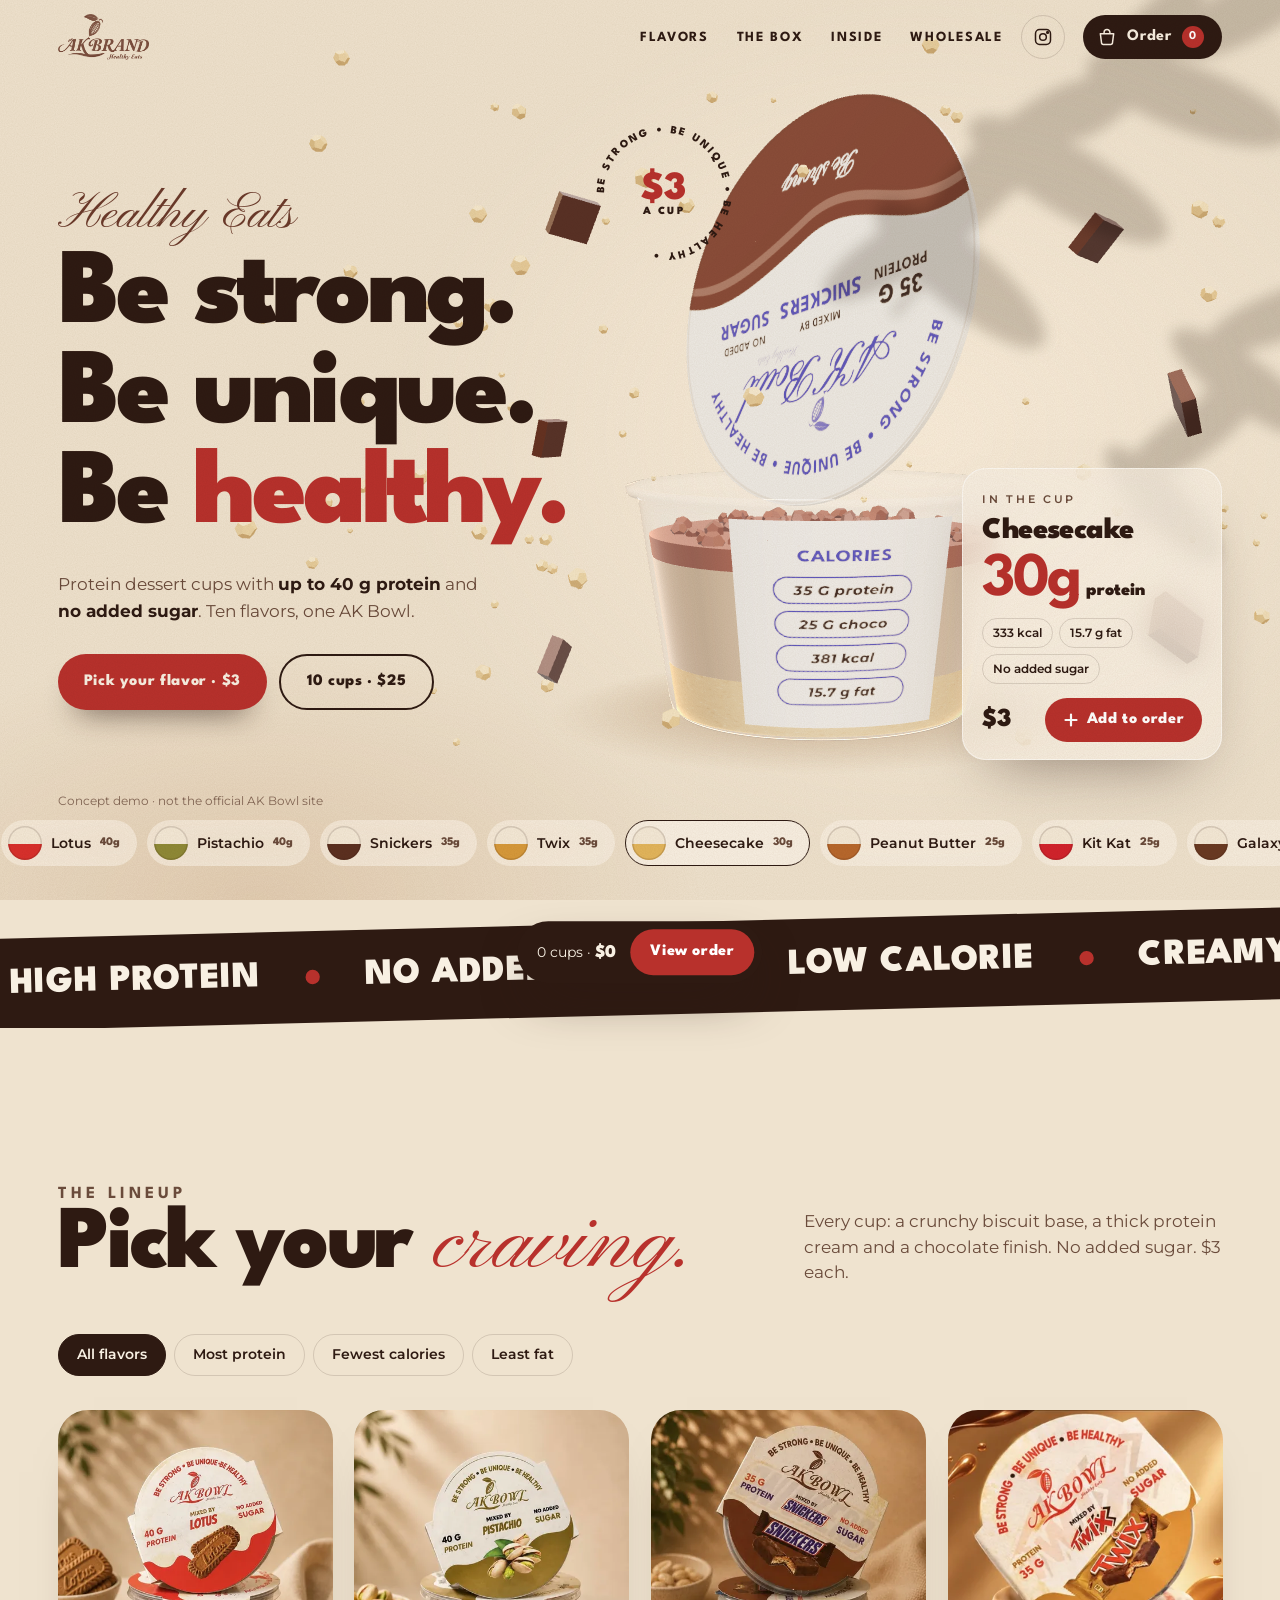
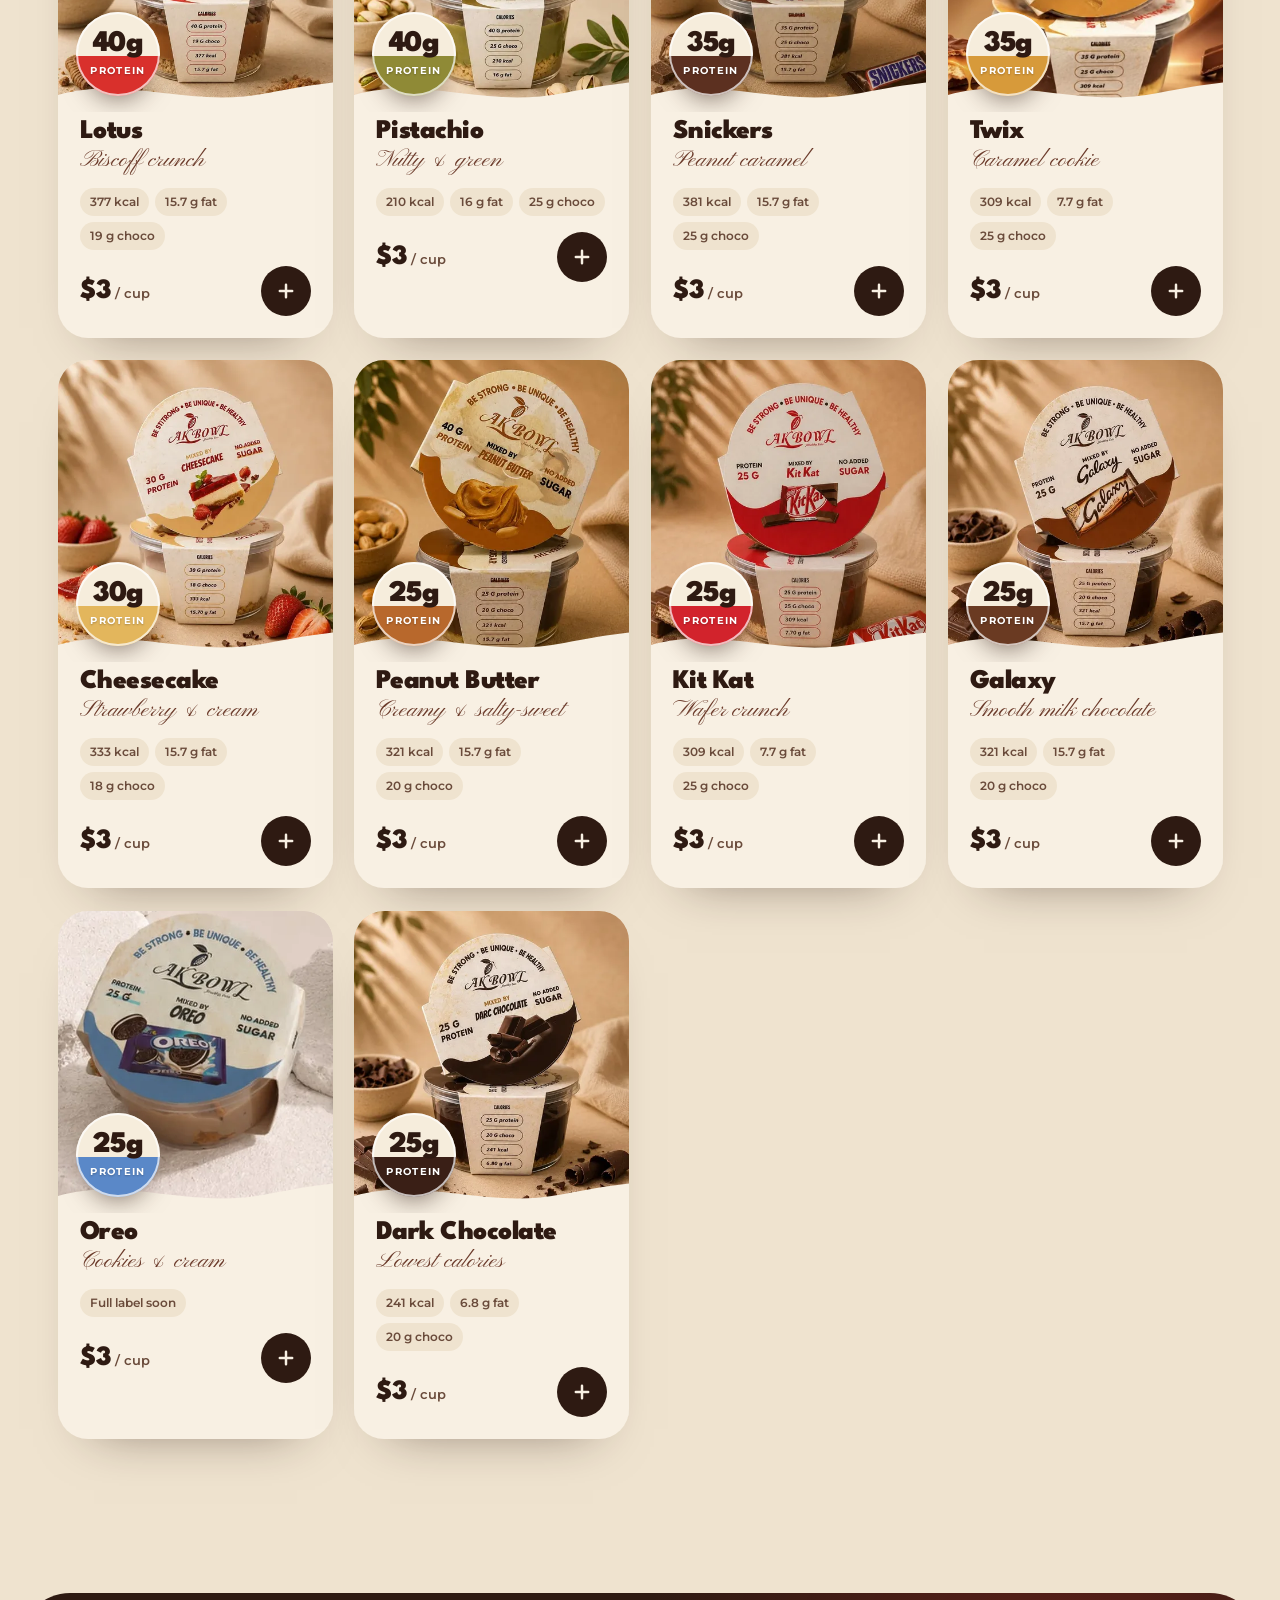
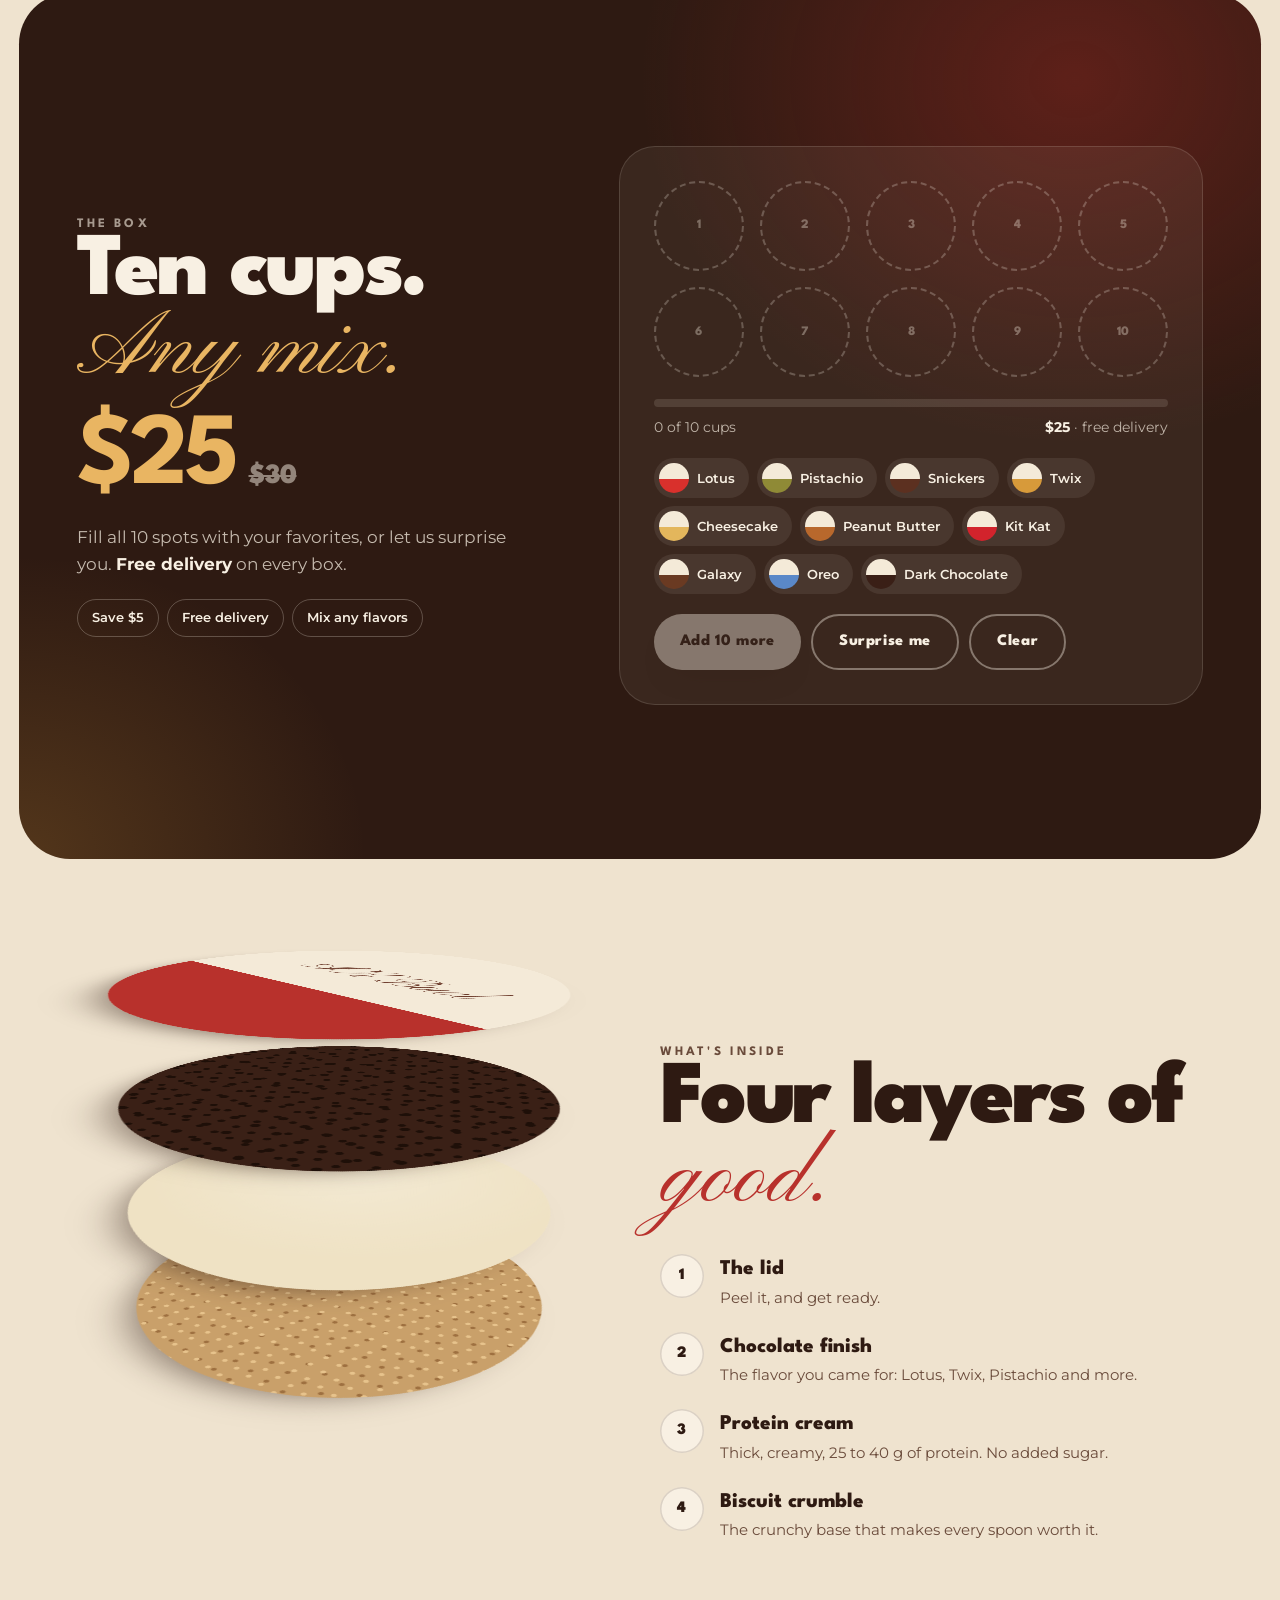
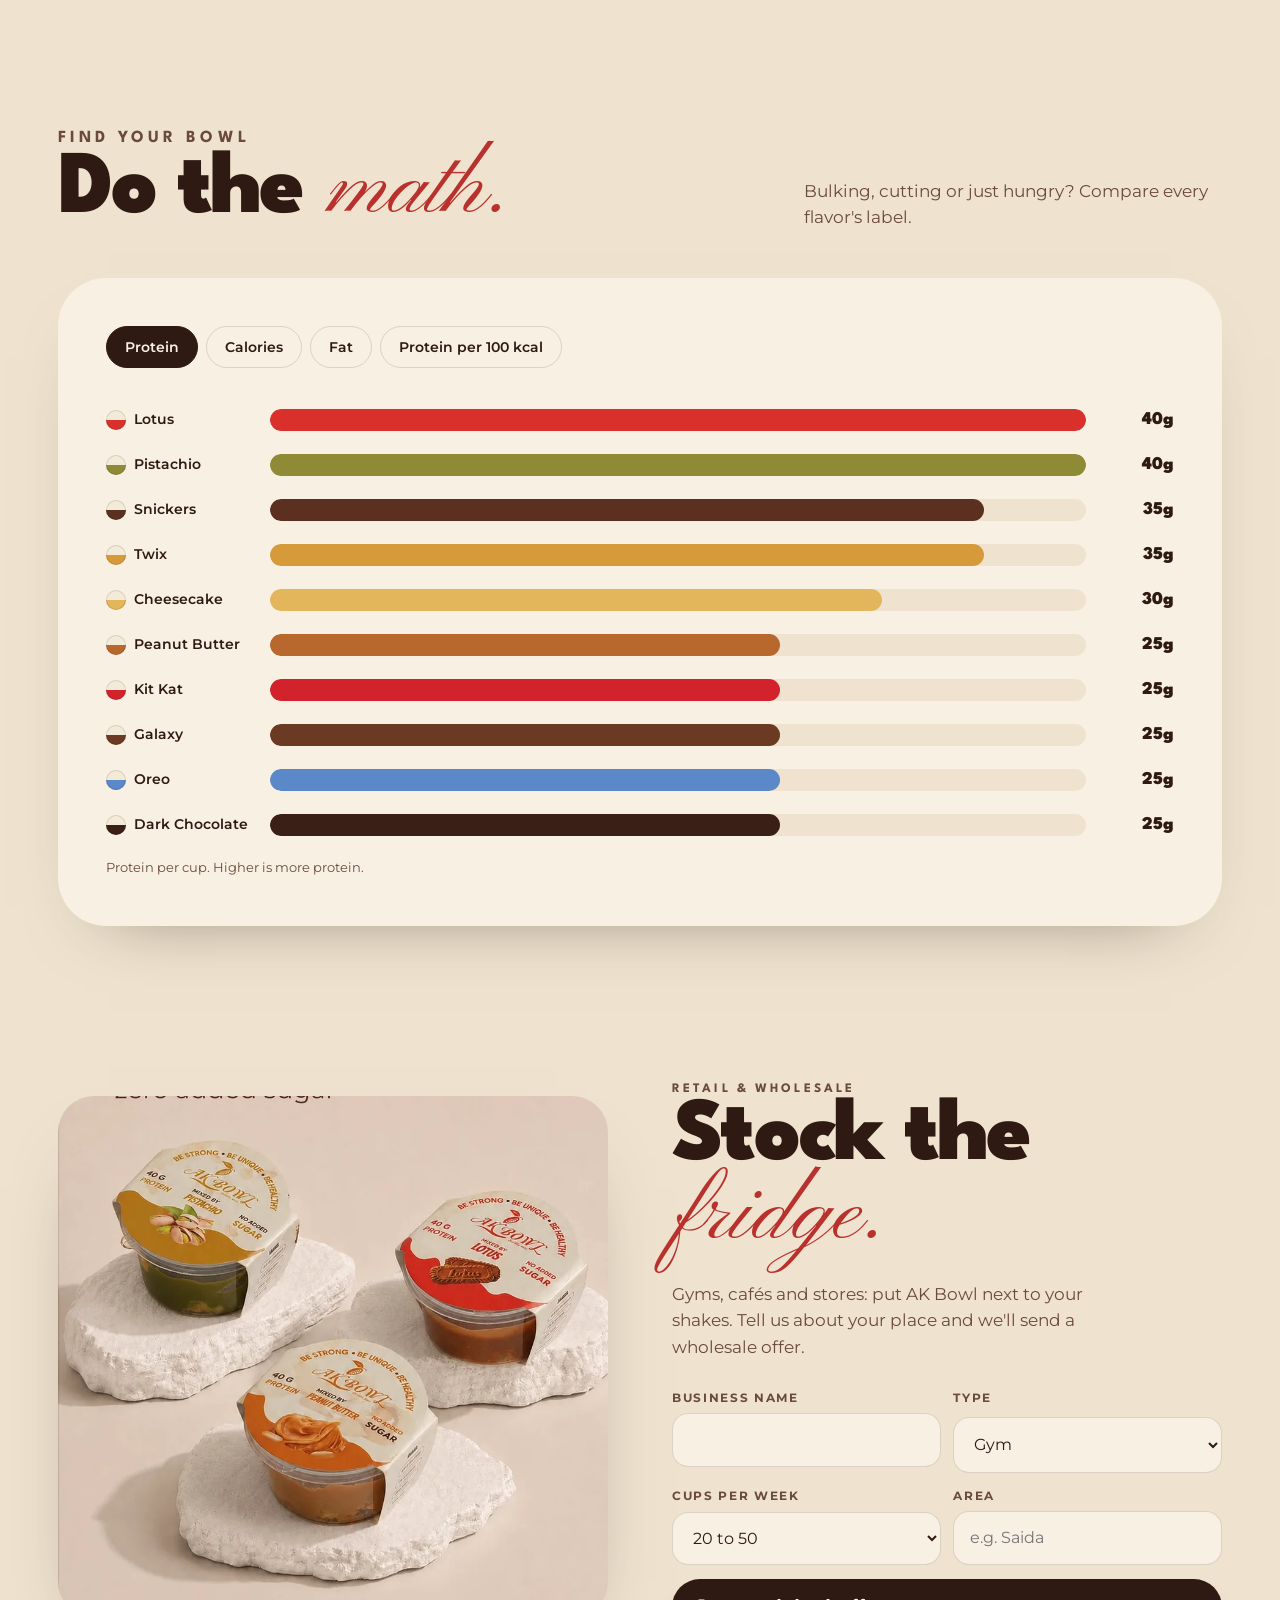
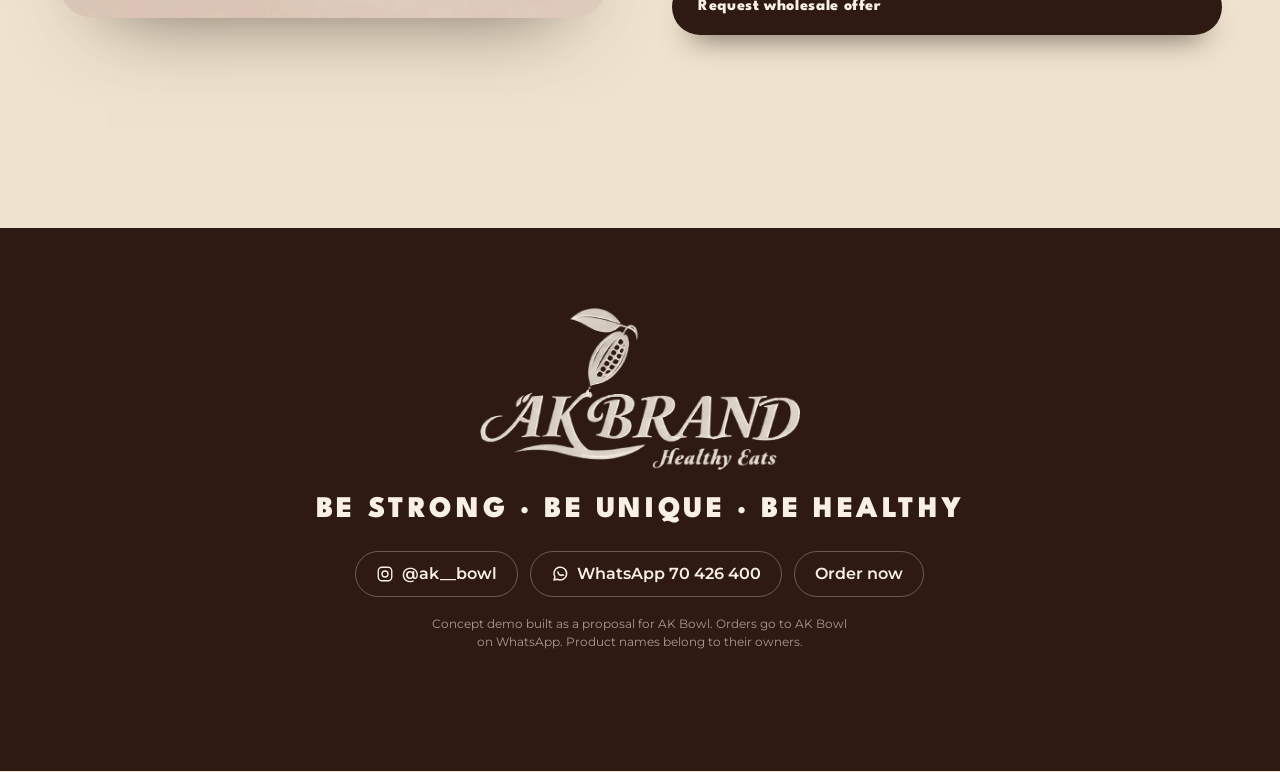
==== commit 2a1f4603: "Send orders and wholesale requests to AK Bowl on WhatsApp (70 426 400) Co-Authored-By: Claude Opus 5" ====
--- a/index.html
+++ b/index.html
@@ -505,8 +505,8 @@
   <div class="wrap">
     <img src="assets/logo-cream.png" alt="AK Brand · Healthy Eats" loading="lazy" width="700" height="353">
     <p class="slogan">BE STRONG · BE UNIQUE · BE HEALTHY</p>
-    <div class="links"><a id="igFoot" href="#" target="_blank" rel="noopener"><svg viewBox="0 0 24 24" fill="none" stroke="currentColor" stroke-width="1.8"><rect x="3" y="3" width="18" height="18" rx="5"/><circle cx="12" cy="12" r="4"/></svg>@ak__bowl</a><a href="#flavors">Order now</a></div>
-    <small>Concept demo, not affiliated with AK Bowl. Built as a proposal; orders are not sent. Product names belong to their owners.</small>
+    <div class="links"><a id="igFoot" href="#" target="_blank" rel="noopener"><svg viewBox="0 0 24 24" fill="none" stroke="currentColor" stroke-width="1.8"><rect x="3" y="3" width="18" height="18" rx="5"/><circle cx="12" cy="12" r="4"/></svg>@ak__bowl</a><a id="waFoot" href="#" target="_blank" rel="noopener"><svg viewBox="0 0 24 24" fill="none" stroke="currentColor" stroke-width="2" stroke-linejoin="round" stroke-linecap="round"><path d="M4 20l1.3-3.9A8.5 8.5 0 1 1 8.6 19z"/><path d="M9.2 9.3c.3 2.3 2.2 4.3 4.6 4.8l1-1.2 1.9.8"/></svg>WhatsApp 70 426 400</a><a href="#flavors">Order now</a></div>
+    <small>Concept demo built as a proposal for AK Bowl. Orders go to AK Bowl on WhatsApp. Product names belong to their owners.</small>
   </div>
 </footer>
 
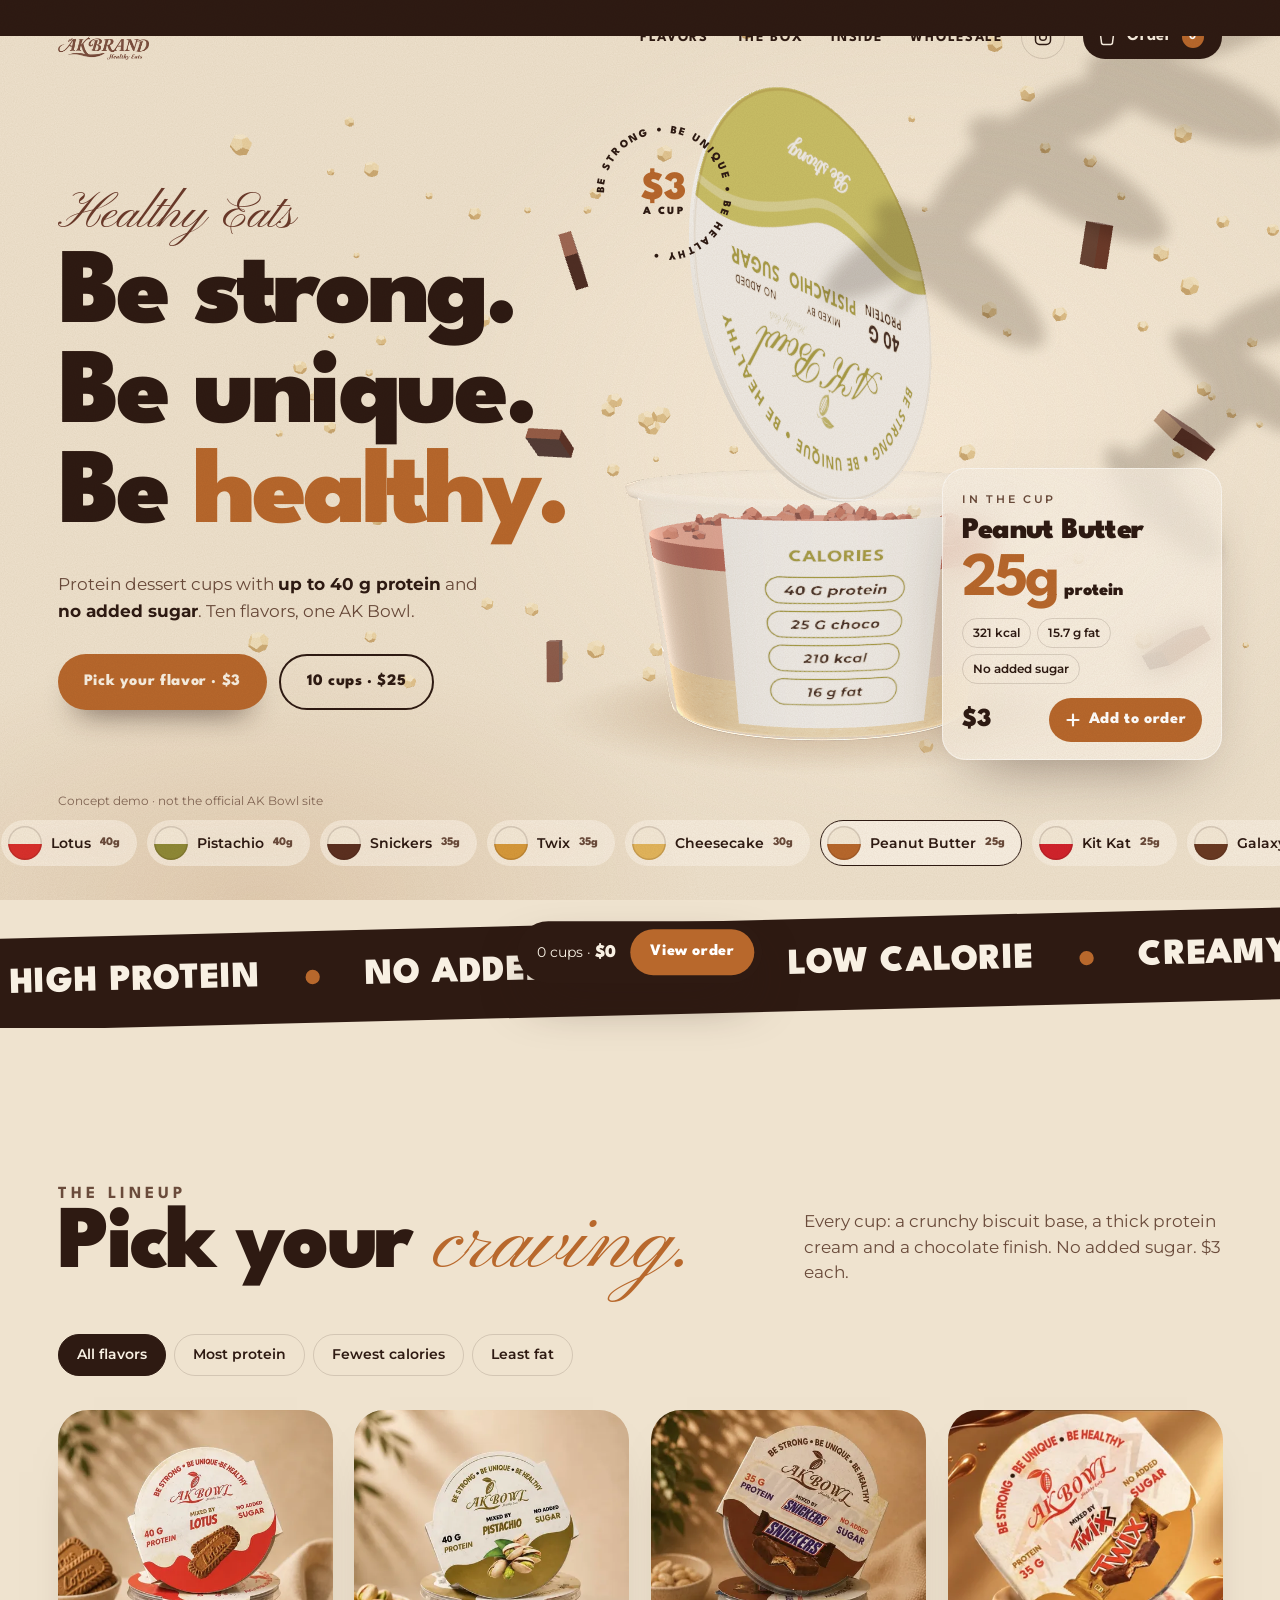
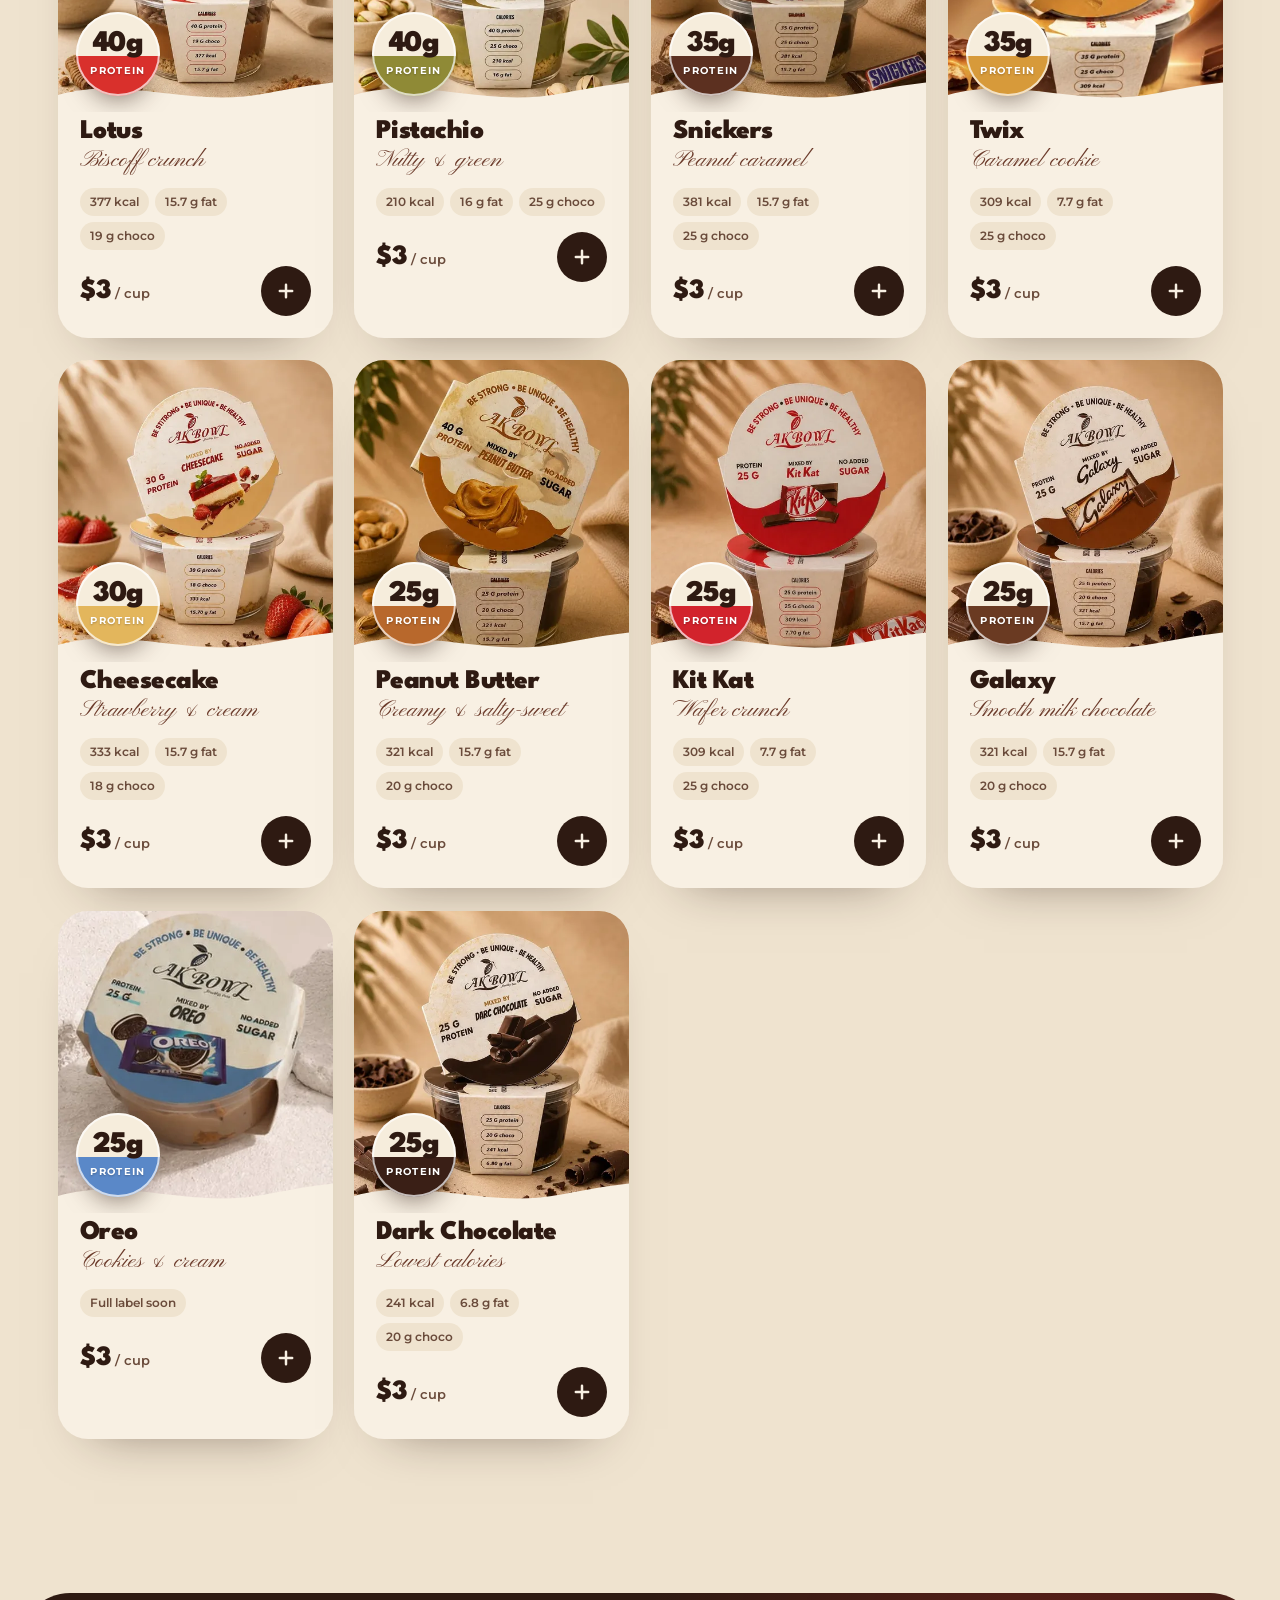
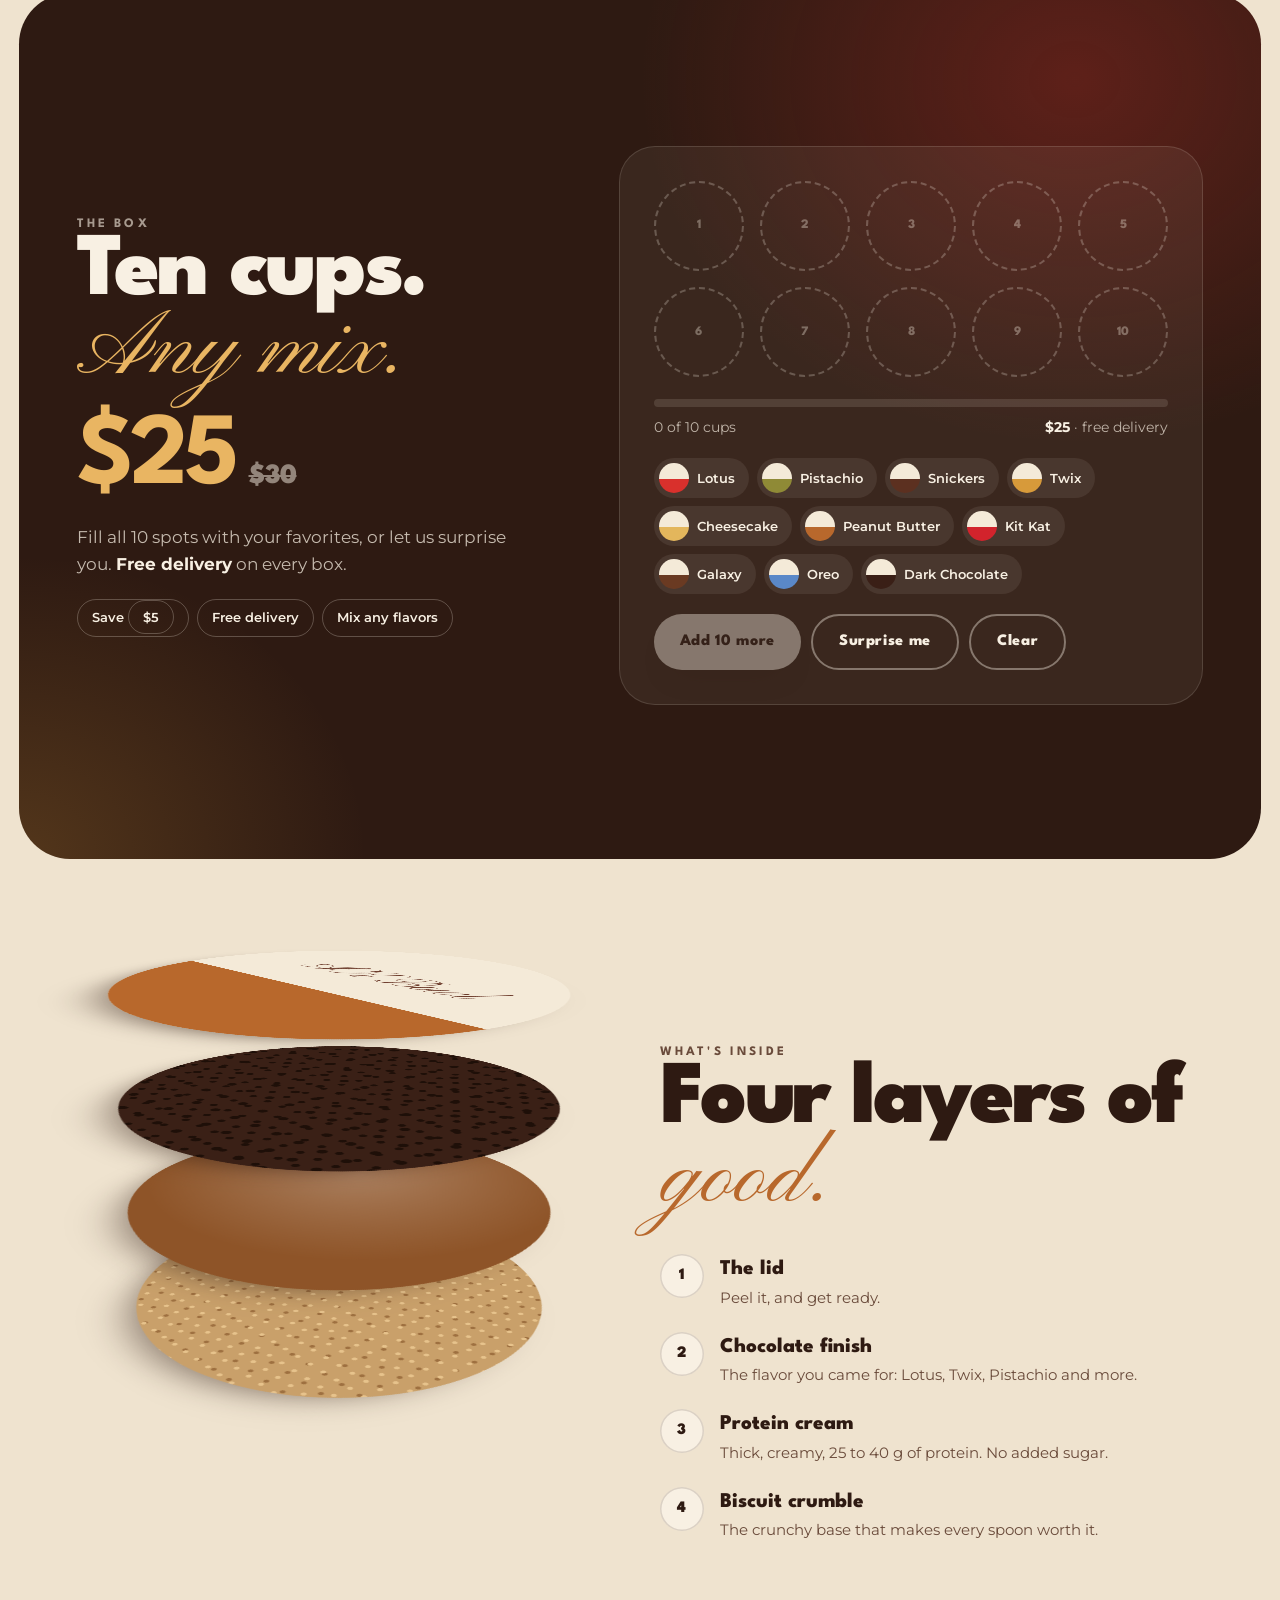
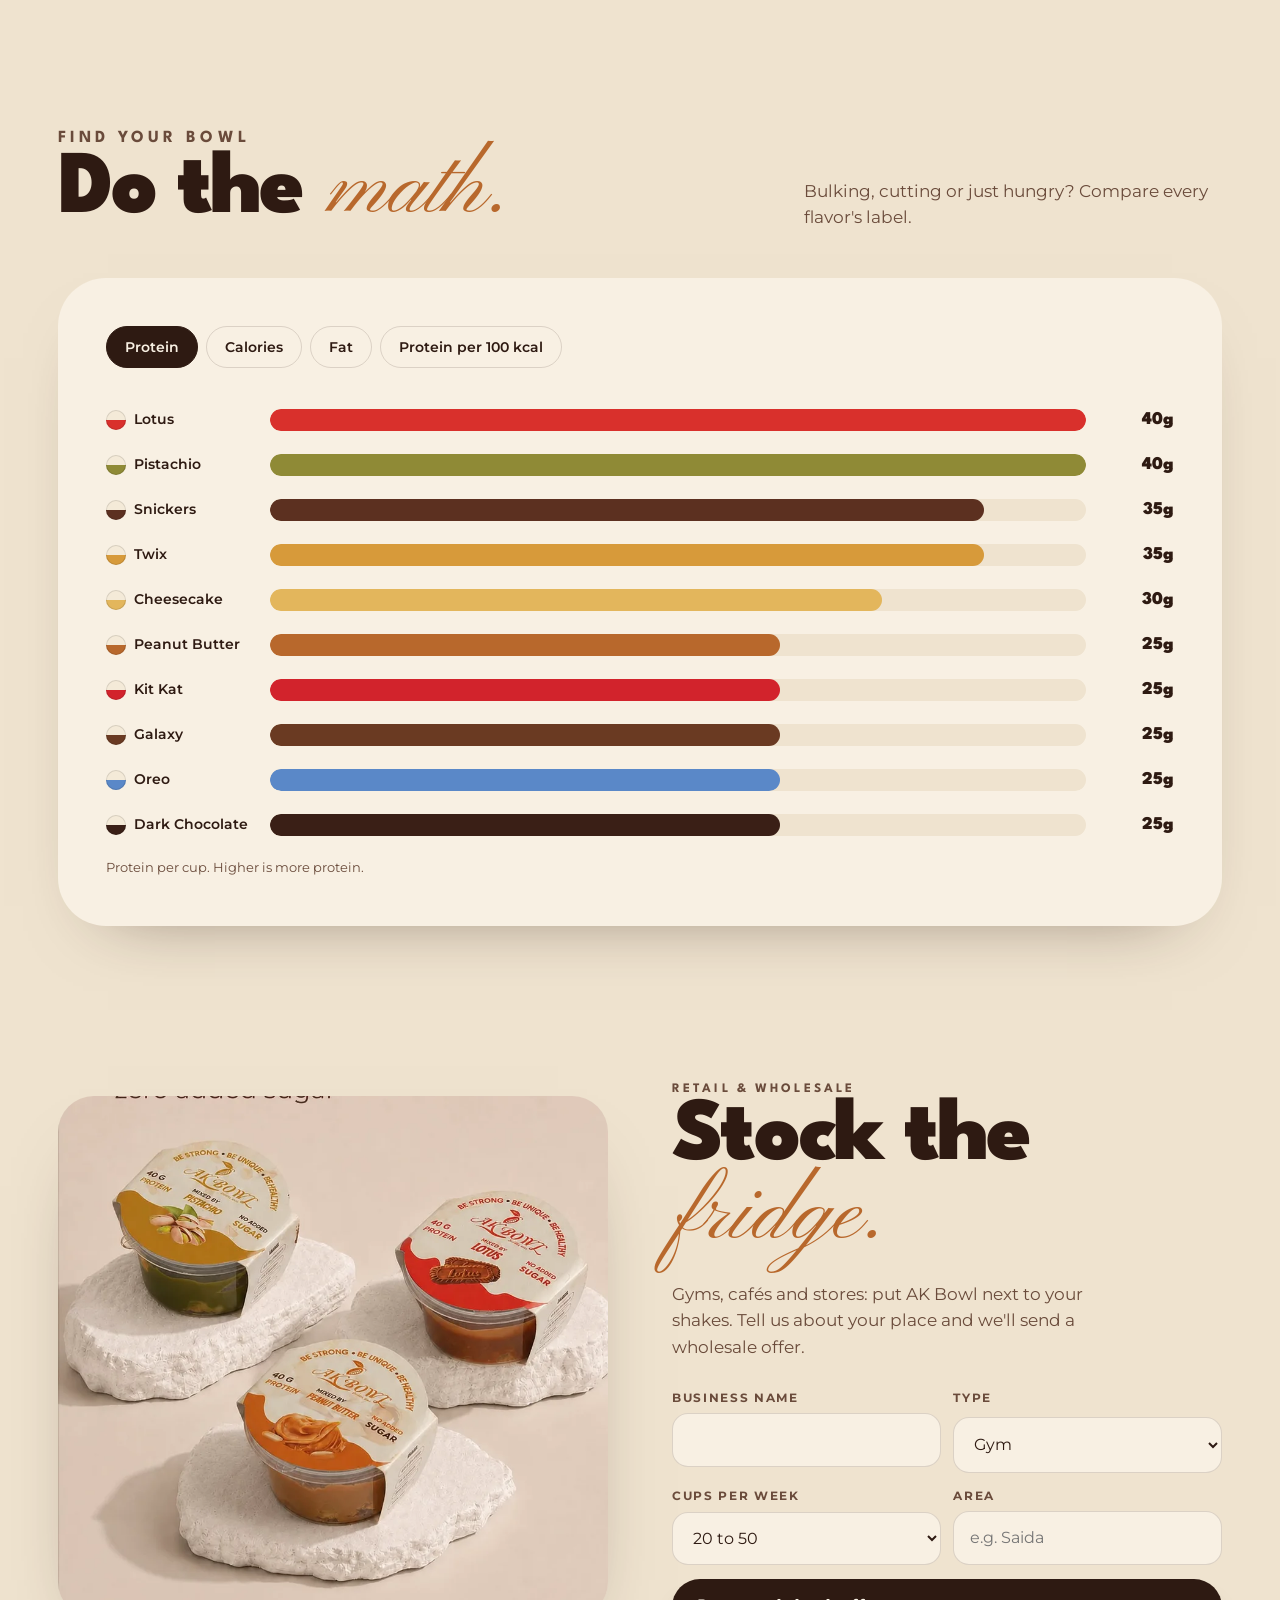
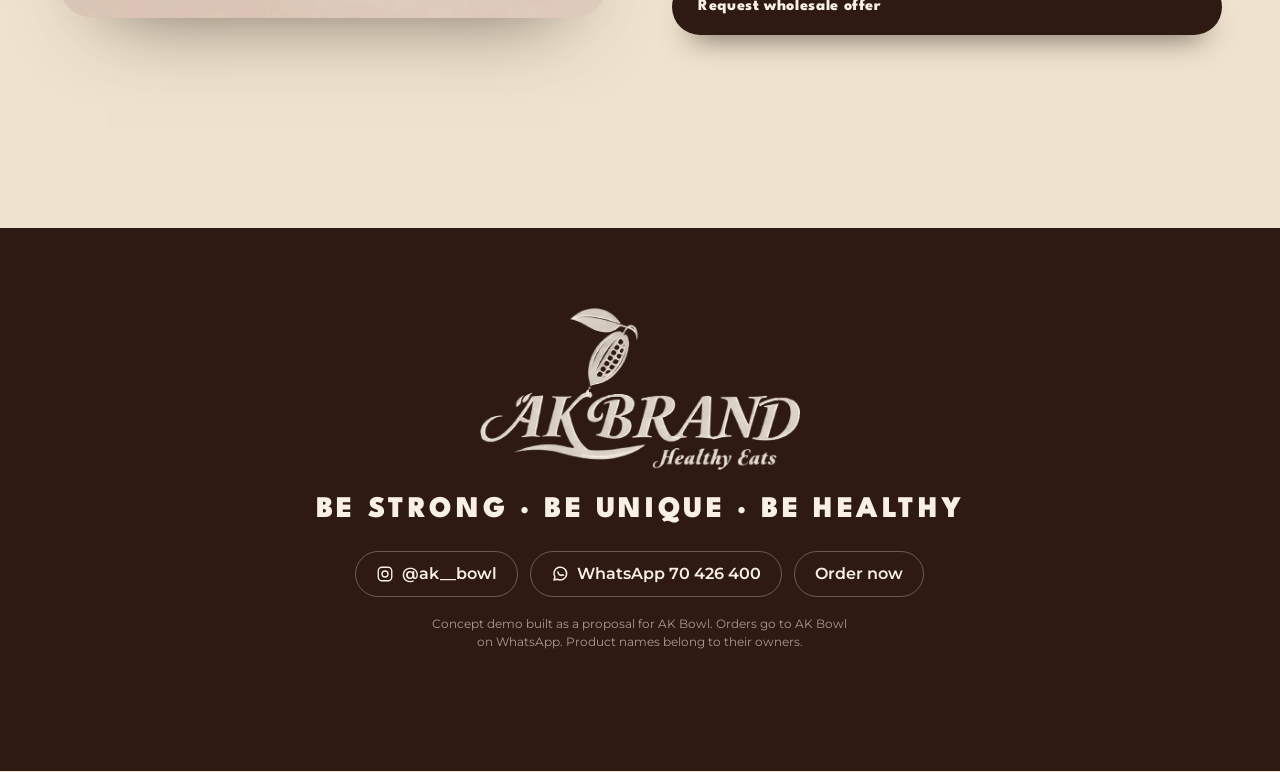
==== commit 42c9bf20: "Add owner panel (admin.html): flavors, sold out, prices, delivery fee, promo codes, banner, open/clo" ====
--- a/index.html
+++ b/index.html
@@ -107,7 +107,7 @@
 .btn.acc{background:var(--acc);transition:transform .4s var(--spring),background .6s}
 .btn svg{width:18px;height:18px}
 /* now in the cup */
-.now{position:absolute;z-index:2;right:var(--gut);bottom:140px;width:260px;padding:18px 20px;border-radius:24px;background:rgba(248,240,227,.78);-webkit-backdrop-filter:blur(14px);backdrop-filter:blur(14px);box-shadow:0 30px 60px -30px rgba(46,26,18,.5),inset 0 0 0 1px rgba(255,255,255,.6)}
+.now{position:absolute;z-index:2;right:var(--gut);bottom:140px;width:280px;padding:18px 20px;border-radius:24px;background:rgba(248,240,227,.78);-webkit-backdrop-filter:blur(14px);backdrop-filter:blur(14px);box-shadow:0 30px 60px -30px rgba(46,26,18,.5),inset 0 0 0 1px rgba(255,255,255,.6)}
 .now .k{font-size:11px;letter-spacing:.24em;text-transform:uppercase;color:var(--cocoa2);font-weight:600}
 .now h3{font-family:var(--spartan);font-weight:900;font-size:30px;line-height:1;margin:6px 0 10px;letter-spacing:-.02em}
 .now .big{display:flex;align-items:baseline;gap:6px;font-family:var(--spartan);font-weight:900;color:var(--acc);transition:color .6s}
@@ -117,7 +117,7 @@
 .now .mini span{font-size:12px;font-weight:600;padding:5px 10px;border-radius:999px;border:1.5px solid var(--line)}
 .now .row{display:flex;align-items:center;justify-content:space-between}
 .now .price{font-family:var(--spartan);font-weight:900;font-size:26px}
-.addpill{display:inline-flex;align-items:center;gap:8px;height:44px;padding:0 18px;border-radius:999px;background:var(--acc);color:#fff;font-family:var(--spartan);font-weight:800;letter-spacing:.04em;transition:background .6s,transform .3s var(--spring)}
+.addpill{display:inline-flex;align-items:center;gap:8px;height:44px;padding:0 16px;white-space:nowrap;border-radius:999px;background:var(--acc);color:#fff;font-family:var(--spartan);font-weight:800;letter-spacing:.04em;transition:background .6s,transform .3s var(--spring)}
 .addpill:hover{transform:scale(1.05)}
 .addpill svg{width:16px;height:16px}
 .rail{position:absolute;z-index:3;left:0;right:0;bottom:28px;display:flex;gap:10px;padding:6px var(--gut);overflow-x:auto;scrollbar-width:none;scroll-snap-type:x proximity}
@@ -131,6 +131,7 @@
 .ring svg{width:100%;height:100%;animation:spin 18s linear infinite}
 .ring text{font-family:var(--spartan);font-weight:800;font-size:11.2px;letter-spacing:.22em;fill:var(--cocoa)}
 .ring b{position:absolute;inset:0;display:grid;place-items:center;font-family:var(--spartan);font-weight:900;font-size:40px;line-height:1;color:var(--acc);transition:color .6s}
+.ring.long b{font-size:30px}
 .ring b small{display:block;font-size:11px;letter-spacing:.2em;color:var(--cocoa);text-align:center;margin-top:-4px}
 @keyframes spin{to{transform:rotate(360deg)}}
 .demo-tag{position:absolute;z-index:3;left:var(--gut);bottom:90px;font-size:11.5px;color:var(--cocoa2);opacity:.8}
@@ -249,6 +250,24 @@
 .field input:focus,.field select:focus,.field textarea:focus{outline:0;border-color:var(--cocoa)}
 .field .err{font-size:13px;color:#B3261E;min-height:0}
 .two{display:grid;grid-template-columns:1fr 1fr;gap:12px}
+
+/* owner settings: banner, badges, sold out, promo */
+.ann{position:fixed;top:0;left:0;right:0;z-index:52;height:36px;display:flex;align-items:center;justify-content:center;padding:0 14px;background:var(--cocoa);color:var(--paper);font-size:13px;font-weight:600;letter-spacing:.02em;white-space:nowrap;overflow:hidden;text-overflow:ellipsis}
+.ann.closed{background:#A8261F}
+body.has-ann .hd{top:36px}
+body.has-ann .toast{bottom:100px}
+.card .badges{position:absolute;top:14px;left:14px;z-index:2;display:flex;gap:6px;pointer-events:none}
+.card .badge{padding:6px 12px;border-radius:999px;font-family:var(--spartan);font-weight:800;font-size:12px;letter-spacing:.12em;text-transform:uppercase;box-shadow:0 8px 16px -8px rgba(0,0,0,.4)}
+.badge.new{background:var(--cocoa);color:var(--paper)}
+.badge.out{background:#fff;color:#A8261F}
+.card.soldout .ph img{filter:grayscale(.75) opacity(.7)}
+.soldtxt{font-family:var(--spartan);font-weight:800;font-size:14px;letter-spacing:.08em;text-transform:uppercase;color:#A8261F}
+.promo{display:flex;gap:8px;margin-top:18px}
+.promo input{flex:1;min-width:0;min-height:48px;padding:0 14px;border-radius:14px;border:1.5px solid var(--line);background:var(--paper);font-size:16px;text-transform:uppercase}
+.promo button{height:48px;padding:0 18px;border-radius:14px;background:var(--cocoa);color:var(--paper);font-weight:700}
+.promo-msg{font-size:13px;color:#A8261F;margin-top:6px;min-height:1px}
+.closedmsg{font-size:14px;color:#A8261F;font-weight:600;margin-bottom:10px;text-align:center}
+.preview-pill{position:fixed;left:16px;top:50%;z-index:140;transform:rotate(-90deg) translateX(-50%);transform-origin:left top;background:#A8261F;color:#fff;padding:8px 14px;border-radius:0 0 12px 12px;font-size:12px;font-weight:700;letter-spacing:.06em}
 
 /* footer */
 .foot{background:var(--cocoa);color:var(--paper);padding:80px 0 120px;margin-top:40px}
@@ -389,6 +408,7 @@
 <body>
 <div class="loader" id="loader" aria-hidden="true"><div class="in"><img src="assets/pod.png" alt=""><b>Now scooping</b><div class="dots"><i></i><i></i><i></i></div><small>AK Bowl protein cups</small></div></div>
 
+<div class="ann" id="ann" role="status" hidden></div>
 <header class="hd" id="hd">
   <a class="logo" href="#top" aria-label="AK Bowl home"><img src="assets/logo-brown.png" alt="AK Brand · Healthy Eats" width="700" height="353"></a>
   <nav aria-label="Main"><a href="#flavors">Flavors</a><a href="#box">The Box</a><a href="#inside">Inside</a><a href="#wholesale">Wholesale</a></nav>
@@ -413,9 +433,9 @@
     <p class="script">Healthy Eats</p>
     <h1><span class="ln"><span style="--i:0">Be strong.</span></span><span class="ln"><span style="--i:1">Be unique.</span></span><span class="ln"><span style="--i:2">Be <em>healthy.</em></span></span></h1>
     <p class="lead">Protein dessert cups with <b>up to 40&nbsp;g protein</b> and <b>no added sugar</b>. Ten flavors, one AK Bowl.</p>
-    <div class="cta"><a class="btn acc" href="#flavors">Pick your flavor · $3</a><a class="btn ghost" href="#box">10 cups · $25</a></div>
-  </div>
-  <div class="ring" aria-hidden="true"><svg viewBox="0 0 150 150"><defs><path id="circ" d="M75 75 m-60 0 a60 60 0 1 1 120 0 a60 60 0 1 1 -120 0"/></defs><text><textPath href="#circ">BE STRONG • BE UNIQUE • BE HEALTHY • </textPath></text></svg><b><span>$3<small>A CUP</small></span></b></div>
+    <div class="cta"><a class="btn acc" href="#flavors"><span>Pick your flavor · <span data-k="cup">$3</span></span></a><a class="btn ghost" href="#box"><span><span data-k="n">10</span> cups · <span data-k="box">$25</span></span></a></div>
+  </div>
+  <div class="ring" aria-hidden="true"><svg viewBox="0 0 150 150"><defs><path id="circ" d="M75 75 m-60 0 a60 60 0 1 1 120 0 a60 60 0 1 1 -120 0"/></defs><text><textPath href="#circ">BE STRONG • BE UNIQUE • BE HEALTHY • </textPath></text></svg><b><span><span data-k="cup">$3</span><small>A CUP</small></span></b></div>
   <aside class="now" aria-live="polite" id="now"></aside>
   <div class="rail" id="rail" role="group" aria-label="Choose a flavor to see it in 3D"></div>
   <p class="demo-tag">Concept demo · not the official AK Bowl site</p>
@@ -425,7 +445,7 @@
 
 <section class="sec" id="flavors" aria-labelledby="flavH">
   <div class="wrap">
-    <div class="sec-head reveal"><div><p class="eyebrow">The lineup</p><h2 class="h2" id="flavH">Pick your <em>craving.</em></h2></div><p>Every cup: a crunchy biscuit base, a thick protein cream and a chocolate finish. No added sugar. $3 each.</p></div>
+    <div class="sec-head reveal"><div><p class="eyebrow">The lineup</p><h2 class="h2" id="flavH">Pick your <em>craving.</em></h2></div><p>Every cup: a crunchy biscuit base, a thick protein cream and a chocolate finish. No added sugar. <span data-k="cup">$3</span> each.</p></div>
     <div class="tabs reveal" role="group" aria-label="Sort flavors">
       <button class="tab" type="button" data-sort="all" aria-pressed="true">All flavors</button>
       <button class="tab" type="button" data-sort="p" aria-pressed="false">Most protein</button>
@@ -440,15 +460,15 @@
   <div class="wrap">
     <div class="reveal">
       <p class="eyebrow">The Box</p>
-      <h2 class="h2" id="boxH">Ten cups.<br><em>Any mix.</em></h2>
-      <div class="deal"><b>$25</b><s>$30</s></div>
-      <p class="lead">Fill all 10 spots with your favorites, or let us surprise you. <b>Free delivery</b> on every box.</p>
-      <div class="perks"><span>Save $5</span><span>Free delivery</span><span>Mix any flavors</span></div>
+      <h2 class="h2" id="boxH"><span data-k="nw" data-cap="1">Ten</span> cups.<br><em>Any mix.</em></h2>
+      <div class="deal"><b data-k="box">$25</b><s data-k="full">$30</s></div>
+      <p class="lead">Fill all <span data-k="n">10</span> spots with your favorites, or let us surprise you. <b>Free delivery</b> on every box.</p>
+      <div class="perks"><span class="perk-save">Save <span data-k="save">$5</span></span><span>Free delivery</span><span>Mix any flavors</span></div>
     </div>
     <div class="tray reveal">
       <div class="slots" id="slots" aria-live="polite"></div>
       <div class="prog"><i id="progBar"></i></div>
-      <div class="trayinfo"><span id="trayTxt">0 of 10 cups</span><span><b>$25</b> · free delivery</span></div>
+      <div class="trayinfo"><span id="trayTxt">0 of 10 cups</span><span><b data-k="box">$25</b> · free delivery</span></div>
       <div class="mini-flavors" id="mfl" role="group" aria-label="Add a flavor to the box"></div>
       <div class="acts"><button class="btn" type="button" id="boxAdd" disabled>Add box to order</button><button class="btn ghost" type="button" id="boxRand">Surprise me</button><button class="btn ghost" type="button" id="boxClear">Clear</button></div>
     </div>
@@ -526,6 +546,8 @@
 <div class="sr" id="live" aria-live="polite"></div>
 
 <script src="data.js"></script>
+<script>/* admin preview: ?preview=1 shows the unpublished draft saved by admin.html in this browser */
+try { if (/[?&]preview=1/.test(location.search)) { const d = JSON.parse(localStorage.getItem('akbowl-admin-draft') || 'null'); if (d && d.config) { window.AK = d.config; window.AK._photos = d.photos || {}; window.AK_PREVIEW = 1; } } } catch (e) {}</script>
 <script src="app.js"></script>
 <script type="module" src="scene.js"></script>
 </body>
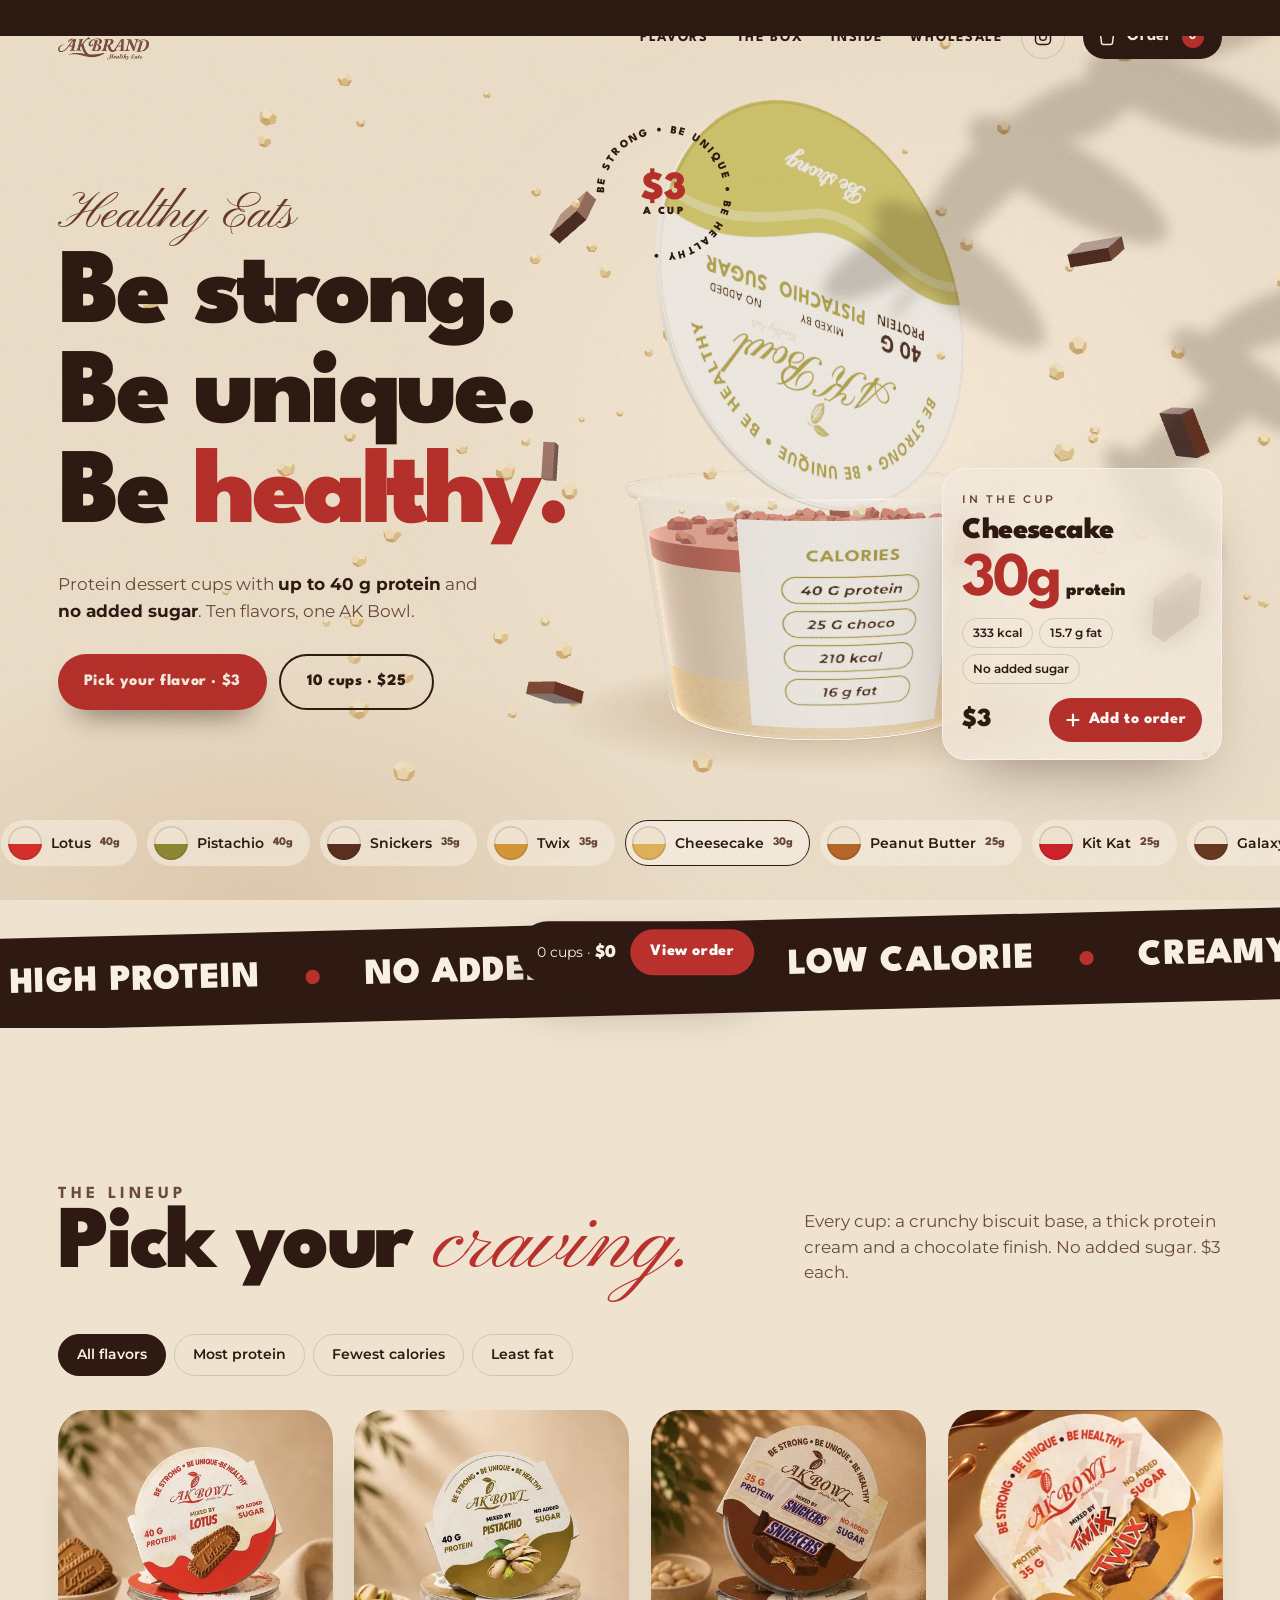
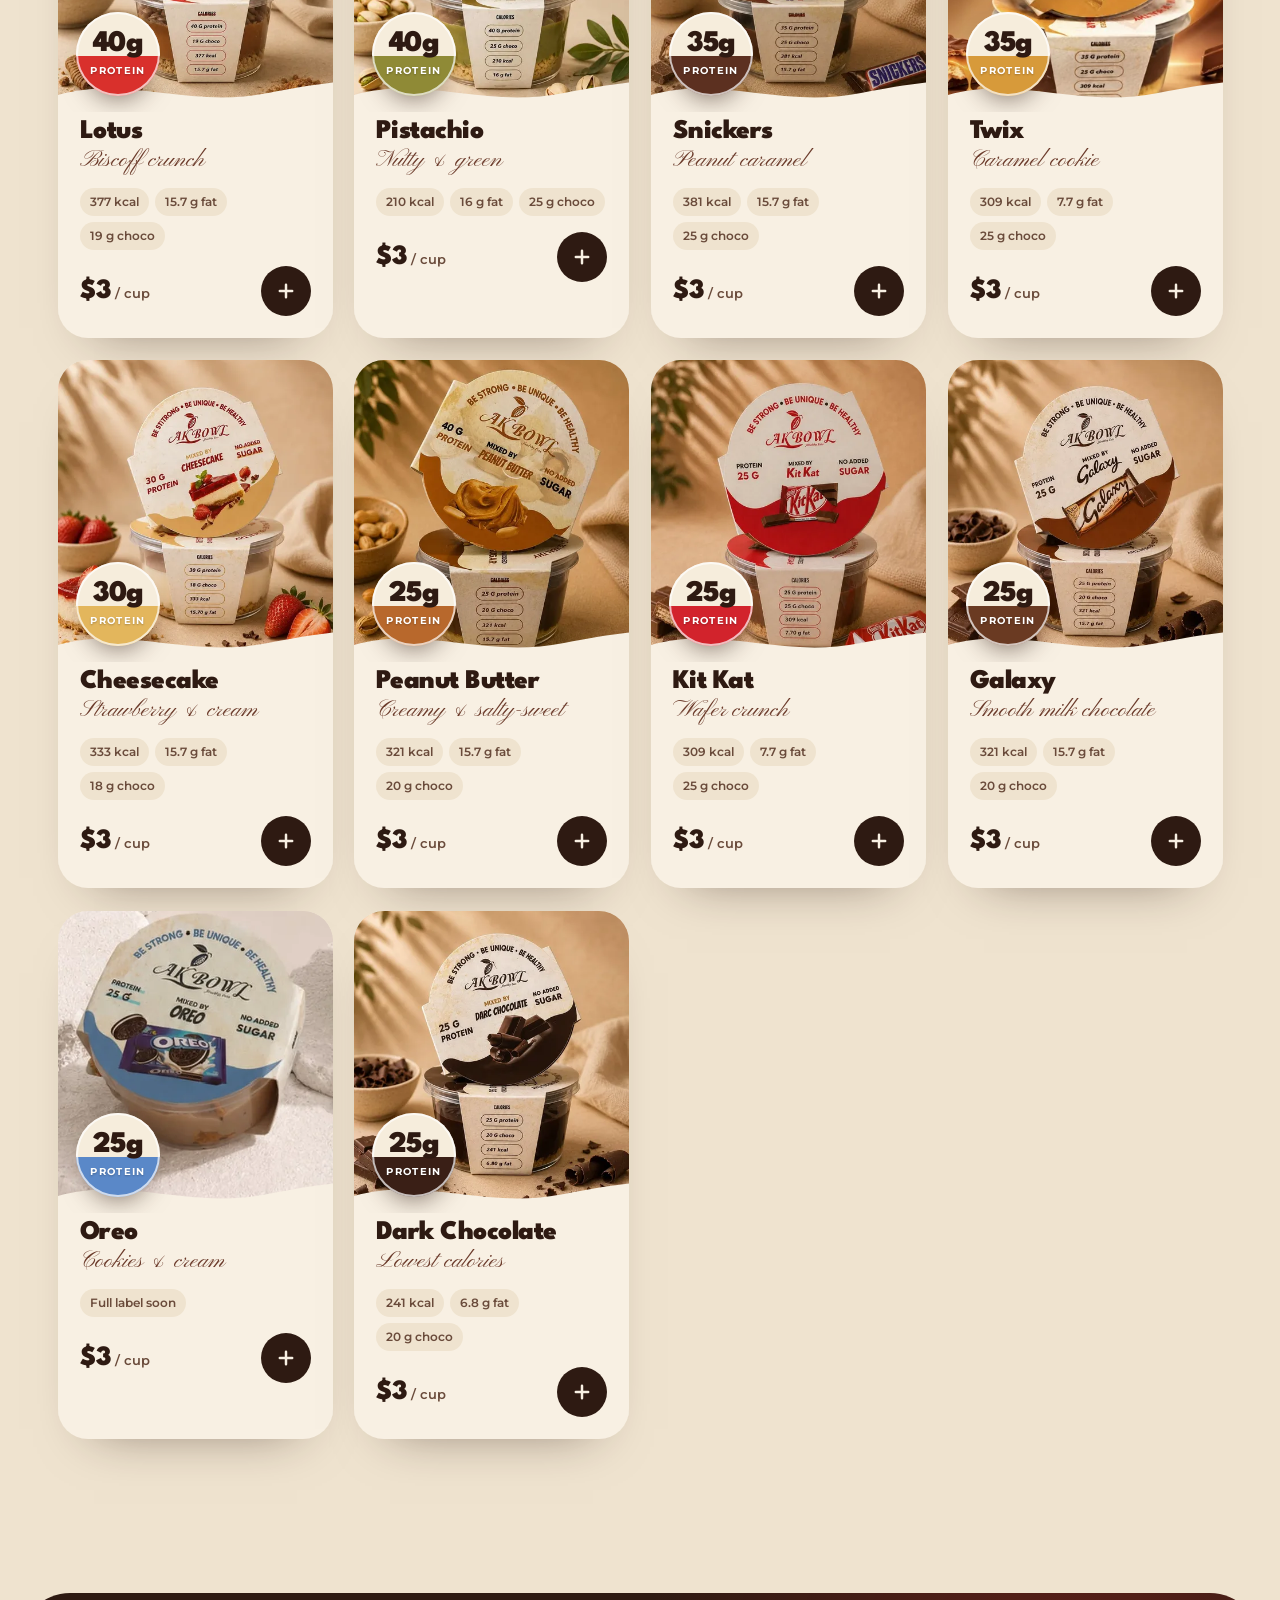
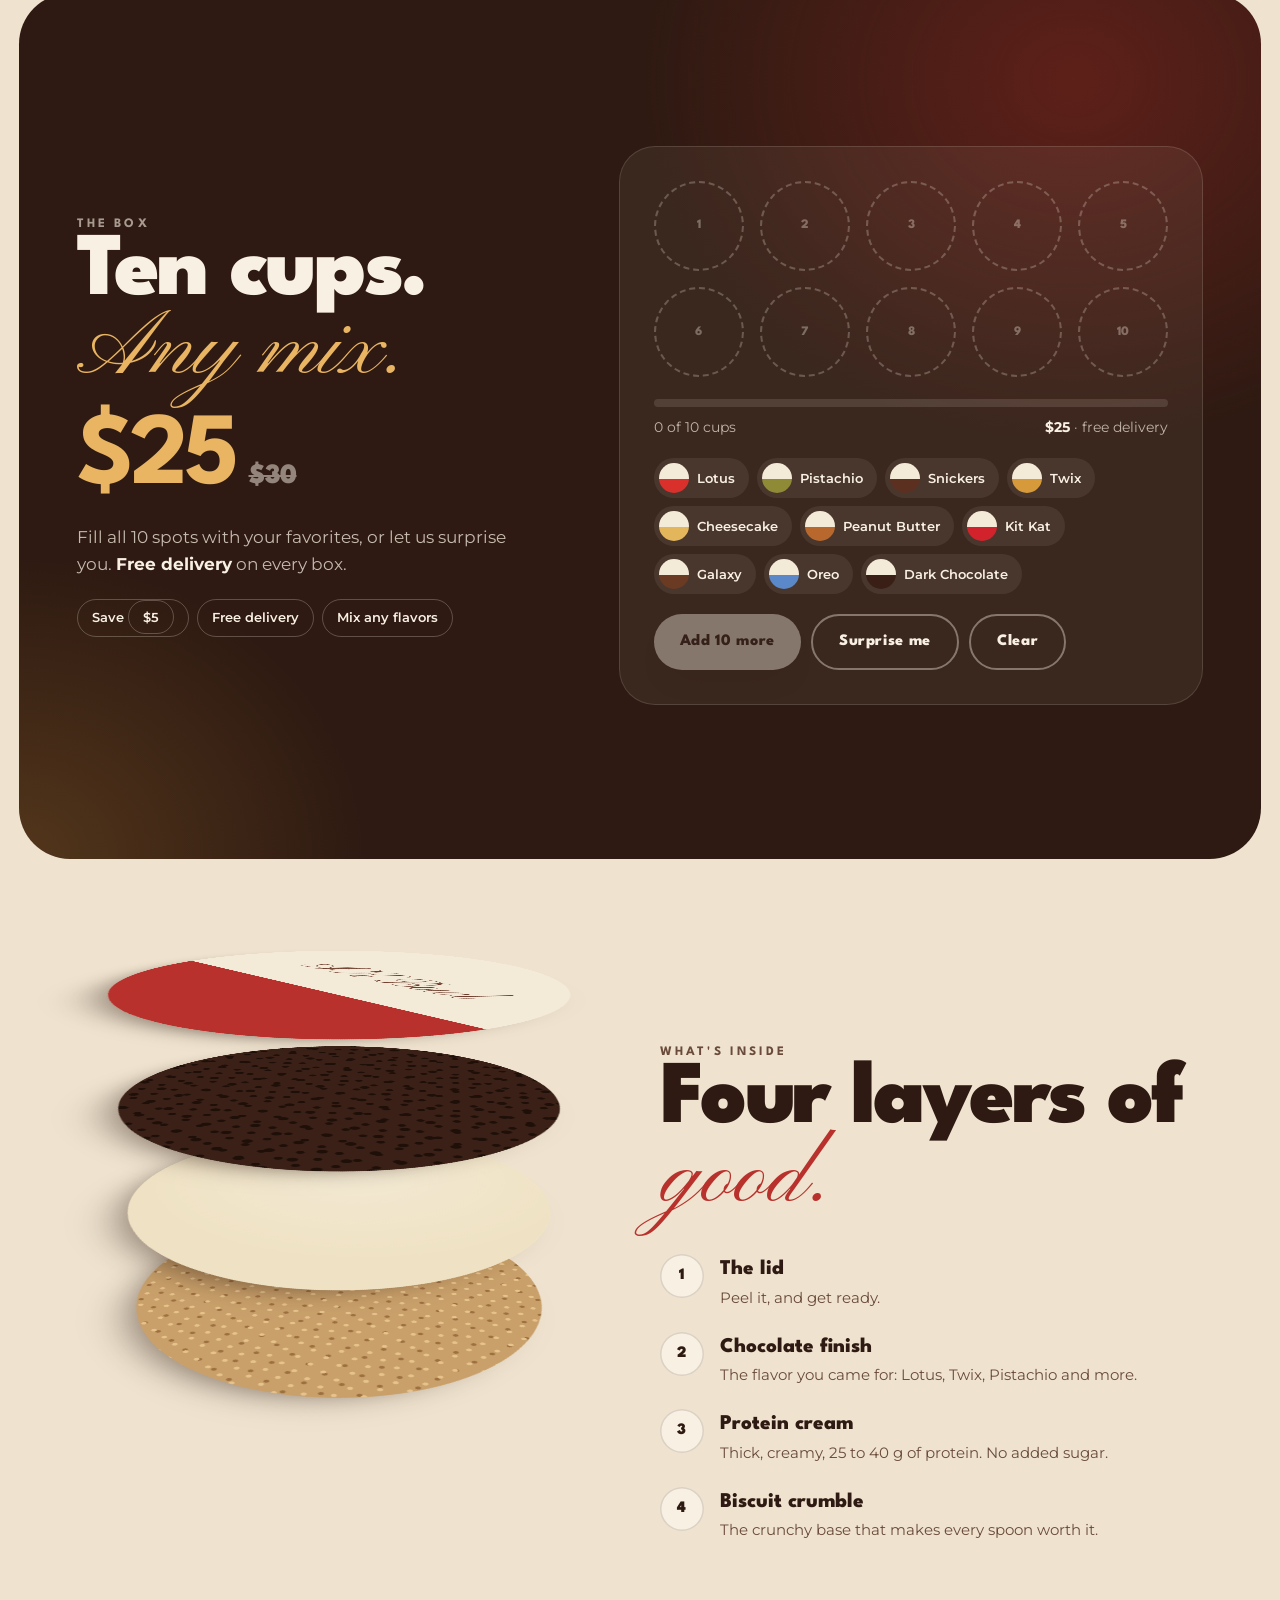
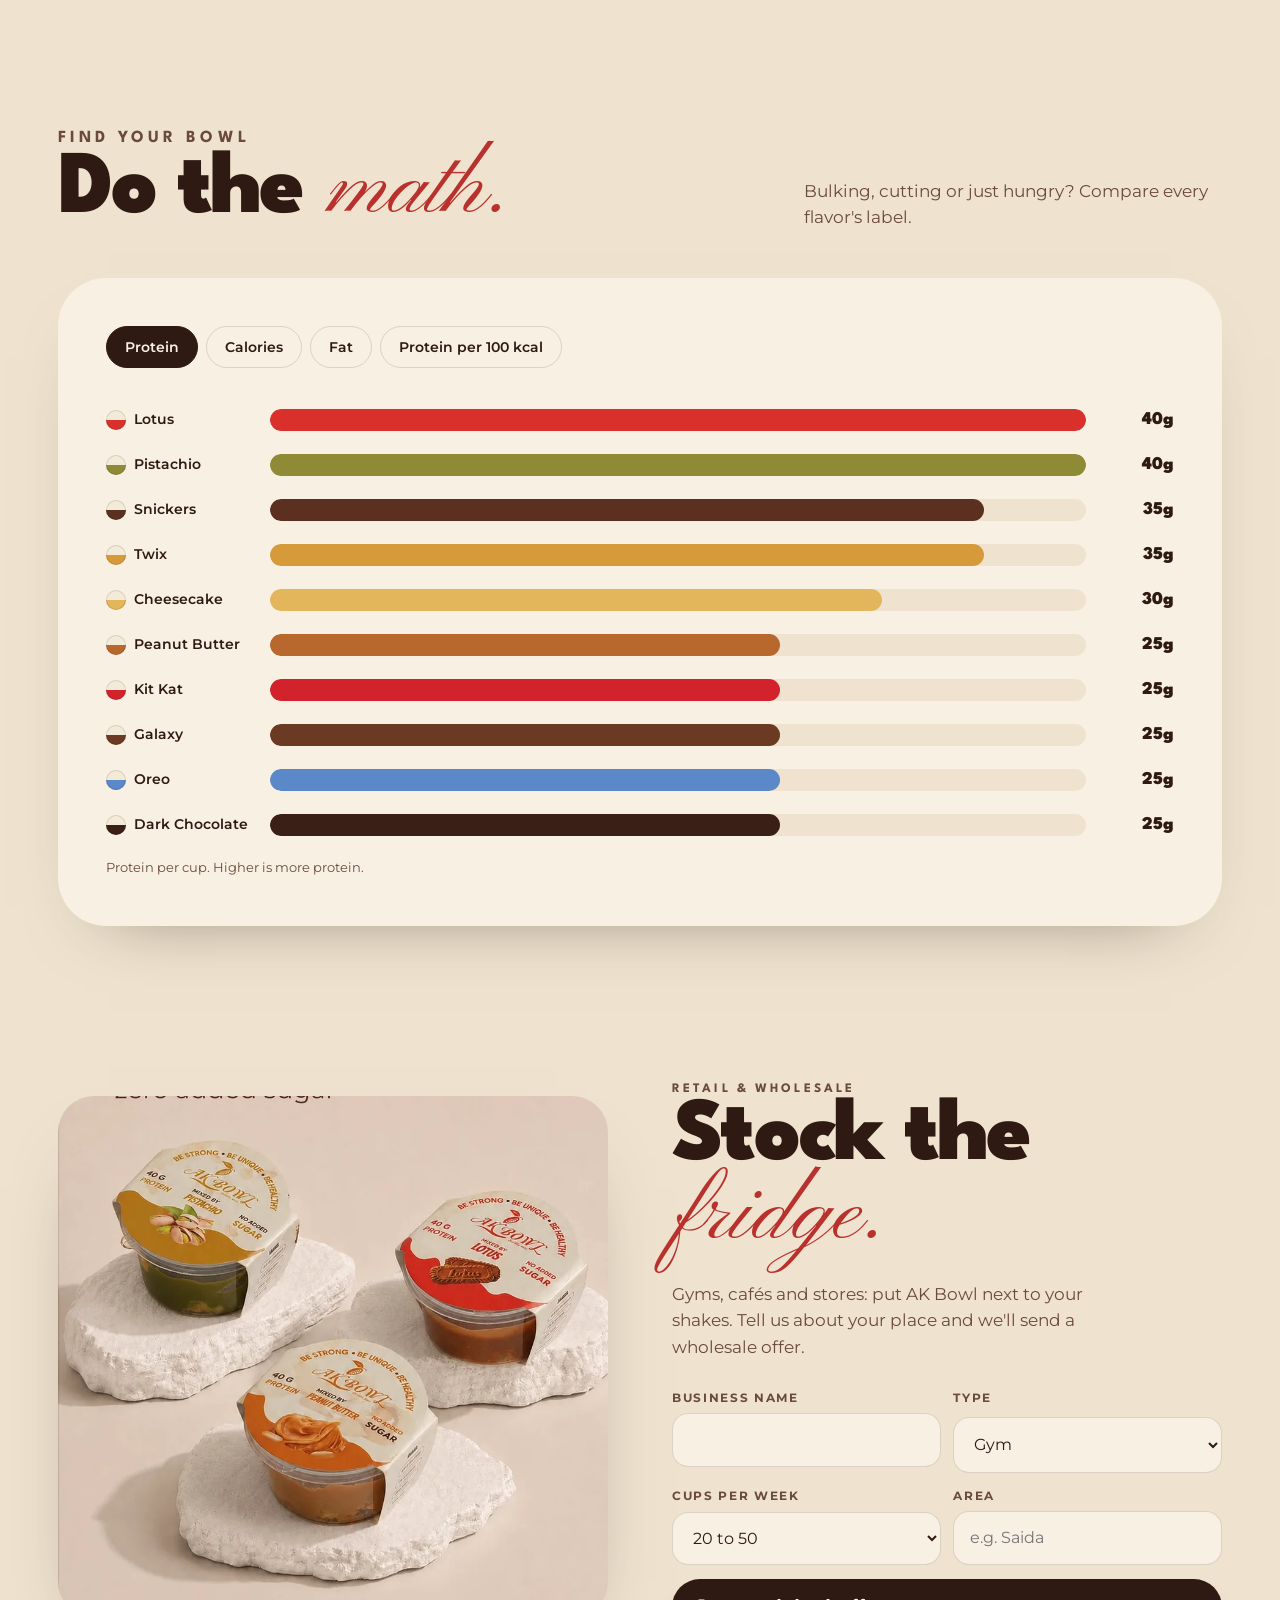
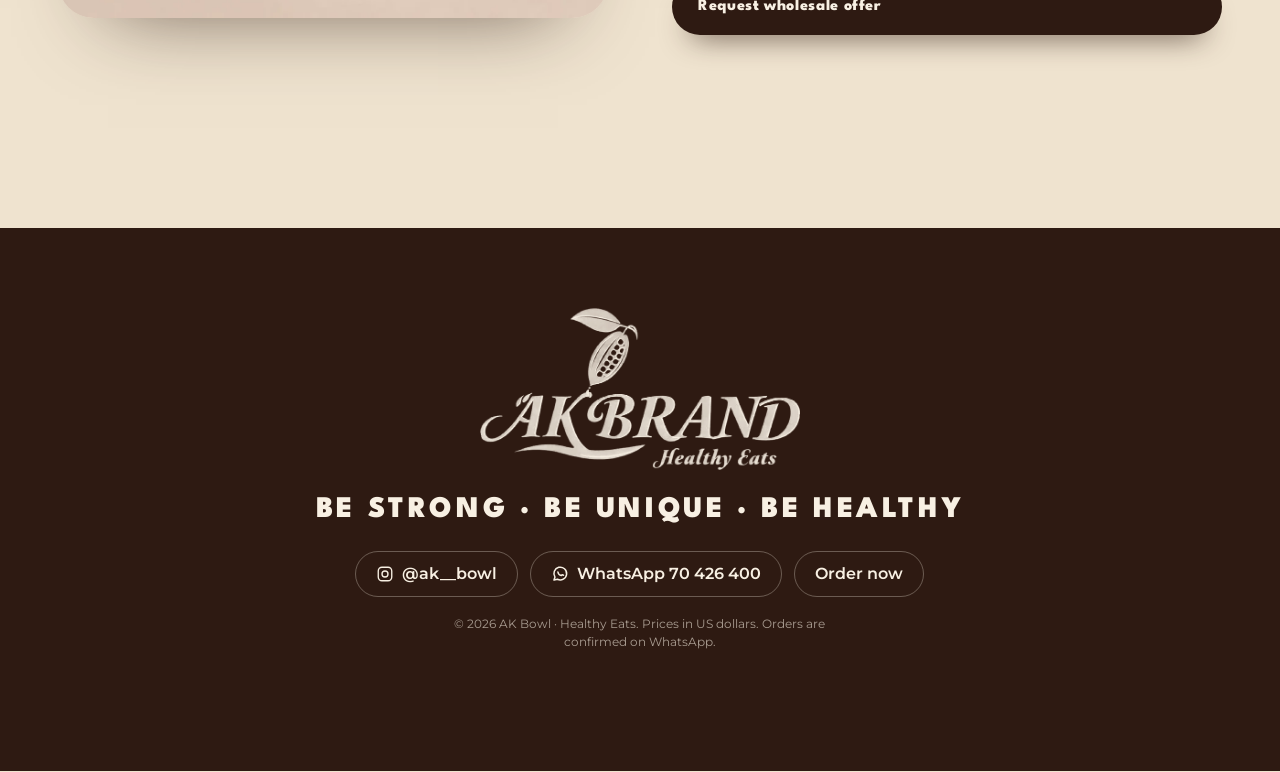
==== commit 3c4fb306: "Launch: remove demo labels and noindex, add sharing tags, privacy note, robots.txt and security head" ====
--- a/index.html
+++ b/index.html
@@ -5,8 +5,12 @@
 <meta name="viewport" content="width=device-width,initial-scale=1,viewport-fit=cover">
 <title>AK Bowl · High-protein dessert cups</title>
 <meta name="description" content="AK Bowl protein cups: up to 40 g protein, no added sugar. 10 flavors. $3 a cup, 10 cups for $25 with free delivery.">
-<!-- Concept demo: keep out of search results until AK Bowl approves. Remove at launch. -->
-<meta name="robots" content="noindex, nofollow">
+<meta property="og:type" content="website">
+<meta property="og:site_name" content="AK Bowl">
+<meta property="og:title" content="AK Bowl · High-protein dessert cups">
+<meta property="og:description" content="Up to 40 g protein, no added sugar. 10 flavors. Order on WhatsApp: 10 cups for $25 with free delivery.">
+<meta name="twitter:card" content="summary_large_image">
+<link rel="apple-touch-icon" href="assets/pod.png">
 <meta name="theme-color" content="#EFE3CF">
 <link rel="icon" href="assets/pod.png">
 <link rel="preload" href="assets/fonts/league-spartan-latin-900-normal.woff2" as="font" type="font/woff2" crossorigin>
@@ -134,7 +138,6 @@
 .ring.long b{font-size:30px}
 .ring b small{display:block;font-size:11px;letter-spacing:.2em;color:var(--cocoa);text-align:center;margin-top:-4px}
 @keyframes spin{to{transform:rotate(360deg)}}
-.demo-tag{position:absolute;z-index:3;left:var(--gut);bottom:90px;font-size:11.5px;color:var(--cocoa2);opacity:.8}
 
 /* marquee */
 .mwrap{overflow:hidden;padding:14px 0}
@@ -266,6 +269,7 @@
 .promo input{flex:1;min-width:0;min-height:48px;padding:0 14px;border-radius:14px;border:1.5px solid var(--line);background:var(--paper);font-size:16px;text-transform:uppercase}
 .promo button{height:48px;padding:0 18px;border-radius:14px;background:var(--cocoa);color:var(--paper);font-weight:700}
 .promo-msg{font-size:13px;color:#A8261F;margin-top:6px;min-height:1px}
+.privacy{font-size:12.5px;color:var(--cocoa2);margin-top:4px}
 .closedmsg{font-size:14px;color:#A8261F;font-weight:600;margin-bottom:10px;text-align:center}
 .preview-pill{position:fixed;left:16px;top:50%;z-index:140;transform:rotate(-90deg) translateX(-50%);transform-origin:left top;background:#A8261F;color:#fff;padding:8px 14px;border-radius:0 0 12px 12px;font-size:12px;font-weight:700;letter-spacing:.06em}
 
@@ -362,7 +366,6 @@
   .now{display:none}
   .ring{left:auto;right:10px;top:74px;width:92px;height:92px}
   .ring b{font-size:28px}
-  .demo-tag{bottom:96px}
   .box .wrap,.layers .wrap,.ws{grid-template-columns:1fr}
   .sheet{grid-template-columns:1fr;top:auto;bottom:0;left:0;width:100%;max-height:92svh;border-radius:30px 30px 0 0;transform:translateY(100%);opacity:1}
   .sheet.on{transform:none}
@@ -438,7 +441,6 @@
   <div class="ring" aria-hidden="true"><svg viewBox="0 0 150 150"><defs><path id="circ" d="M75 75 m-60 0 a60 60 0 1 1 120 0 a60 60 0 1 1 -120 0"/></defs><text><textPath href="#circ">BE STRONG • BE UNIQUE • BE HEALTHY • </textPath></text></svg><b><span><span data-k="cup">$3</span><small>A CUP</small></span></b></div>
   <aside class="now" aria-live="polite" id="now"></aside>
   <div class="rail" id="rail" role="group" aria-label="Choose a flavor to see it in 3D"></div>
-  <p class="demo-tag">Concept demo · not the official AK Bowl site</p>
 </section>
 
 <div class="mwrap" aria-hidden="true"><div class="marquee"><div class="tr" id="mq"></div></div></div>
@@ -526,7 +528,7 @@
     <img src="assets/logo-cream.png" alt="AK Brand · Healthy Eats" loading="lazy" width="700" height="353">
     <p class="slogan">BE STRONG · BE UNIQUE · BE HEALTHY</p>
     <div class="links"><a id="igFoot" href="#" target="_blank" rel="noopener"><svg viewBox="0 0 24 24" fill="none" stroke="currentColor" stroke-width="1.8"><rect x="3" y="3" width="18" height="18" rx="5"/><circle cx="12" cy="12" r="4"/></svg>@ak__bowl</a><a id="waFoot" href="#" target="_blank" rel="noopener"><svg viewBox="0 0 24 24" fill="none" stroke="currentColor" stroke-width="2" stroke-linejoin="round" stroke-linecap="round"><path d="M4 20l1.3-3.9A8.5 8.5 0 1 1 8.6 19z"/><path d="M9.2 9.3c.3 2.3 2.2 4.3 4.6 4.8l1-1.2 1.9.8"/></svg>WhatsApp 70 426 400</a><a href="#flavors">Order now</a></div>
-    <small>Concept demo built as a proposal for AK Bowl. Orders go to AK Bowl on WhatsApp. Product names belong to their owners.</small>
+    <small>© <span id="yr">2026</span> AK Bowl · Healthy Eats. Prices in US dollars. Orders are confirmed on WhatsApp.</small>
   </div>
 </footer>
 
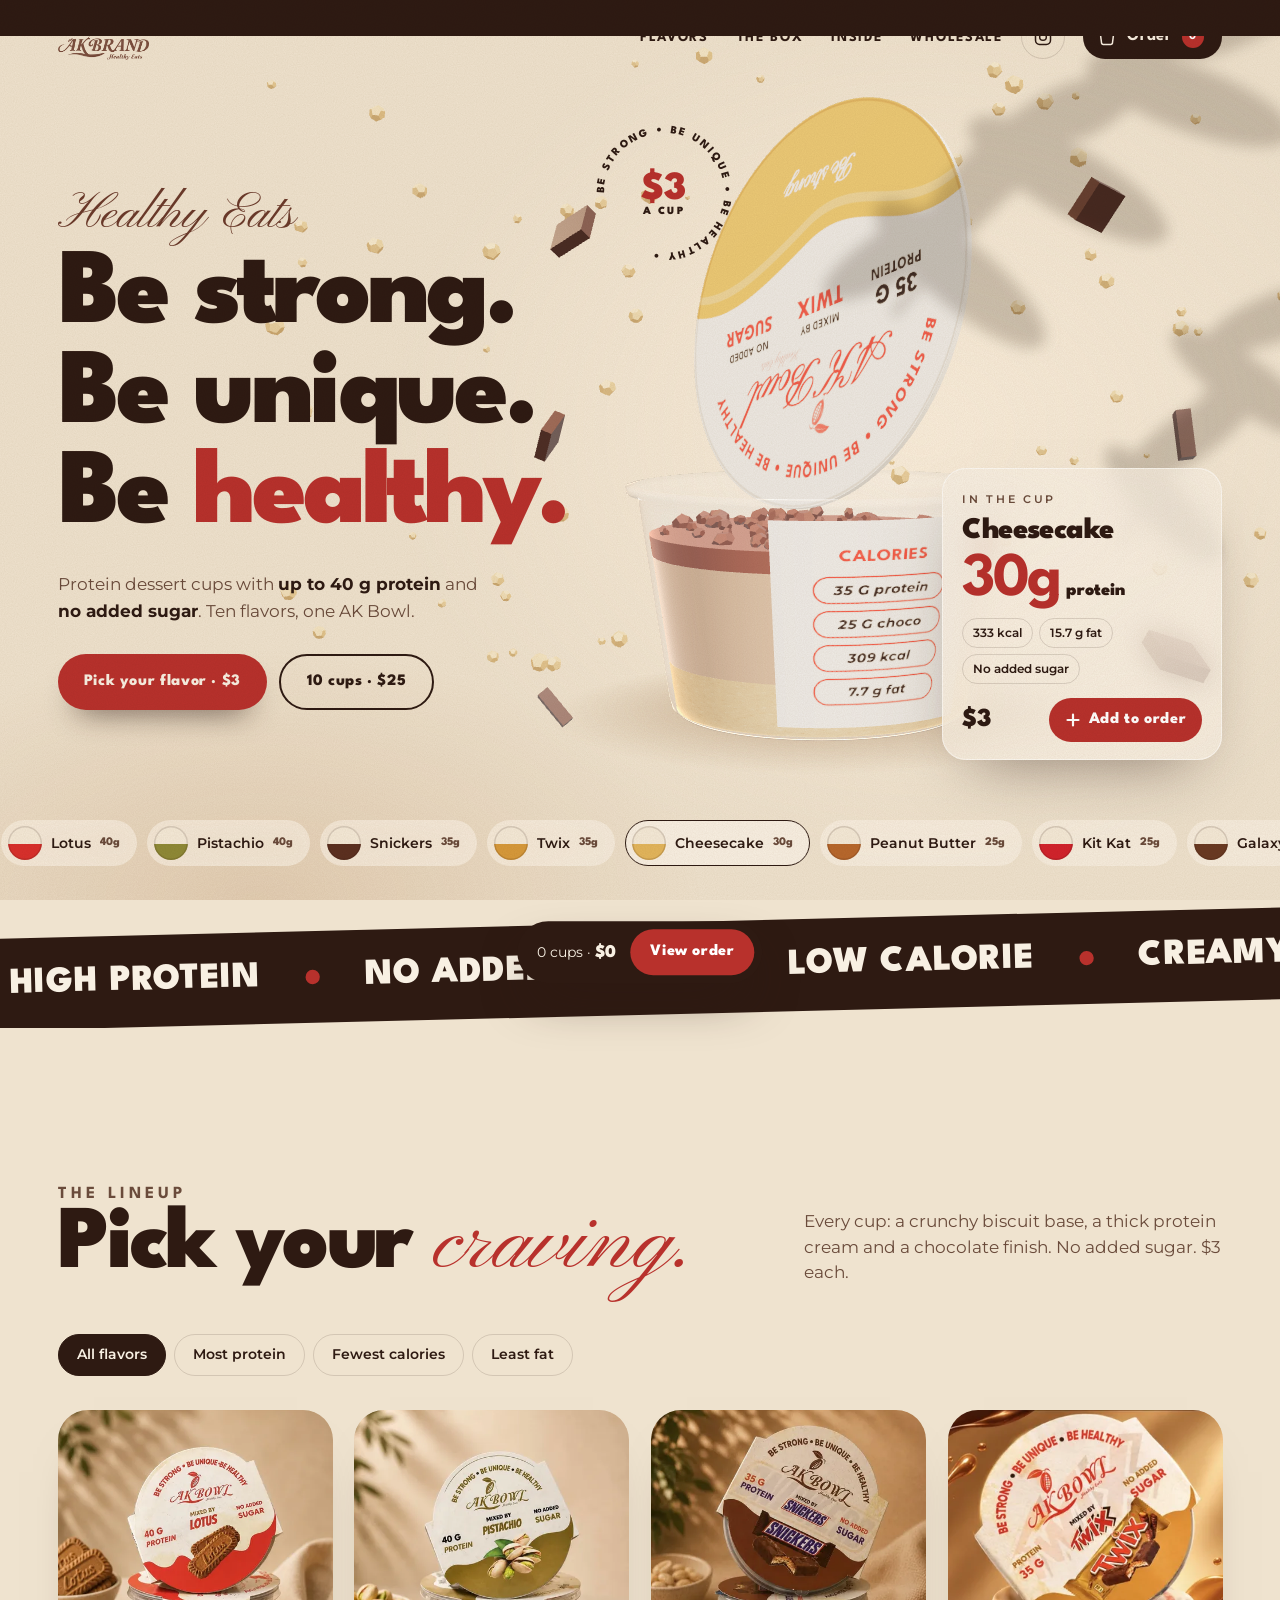
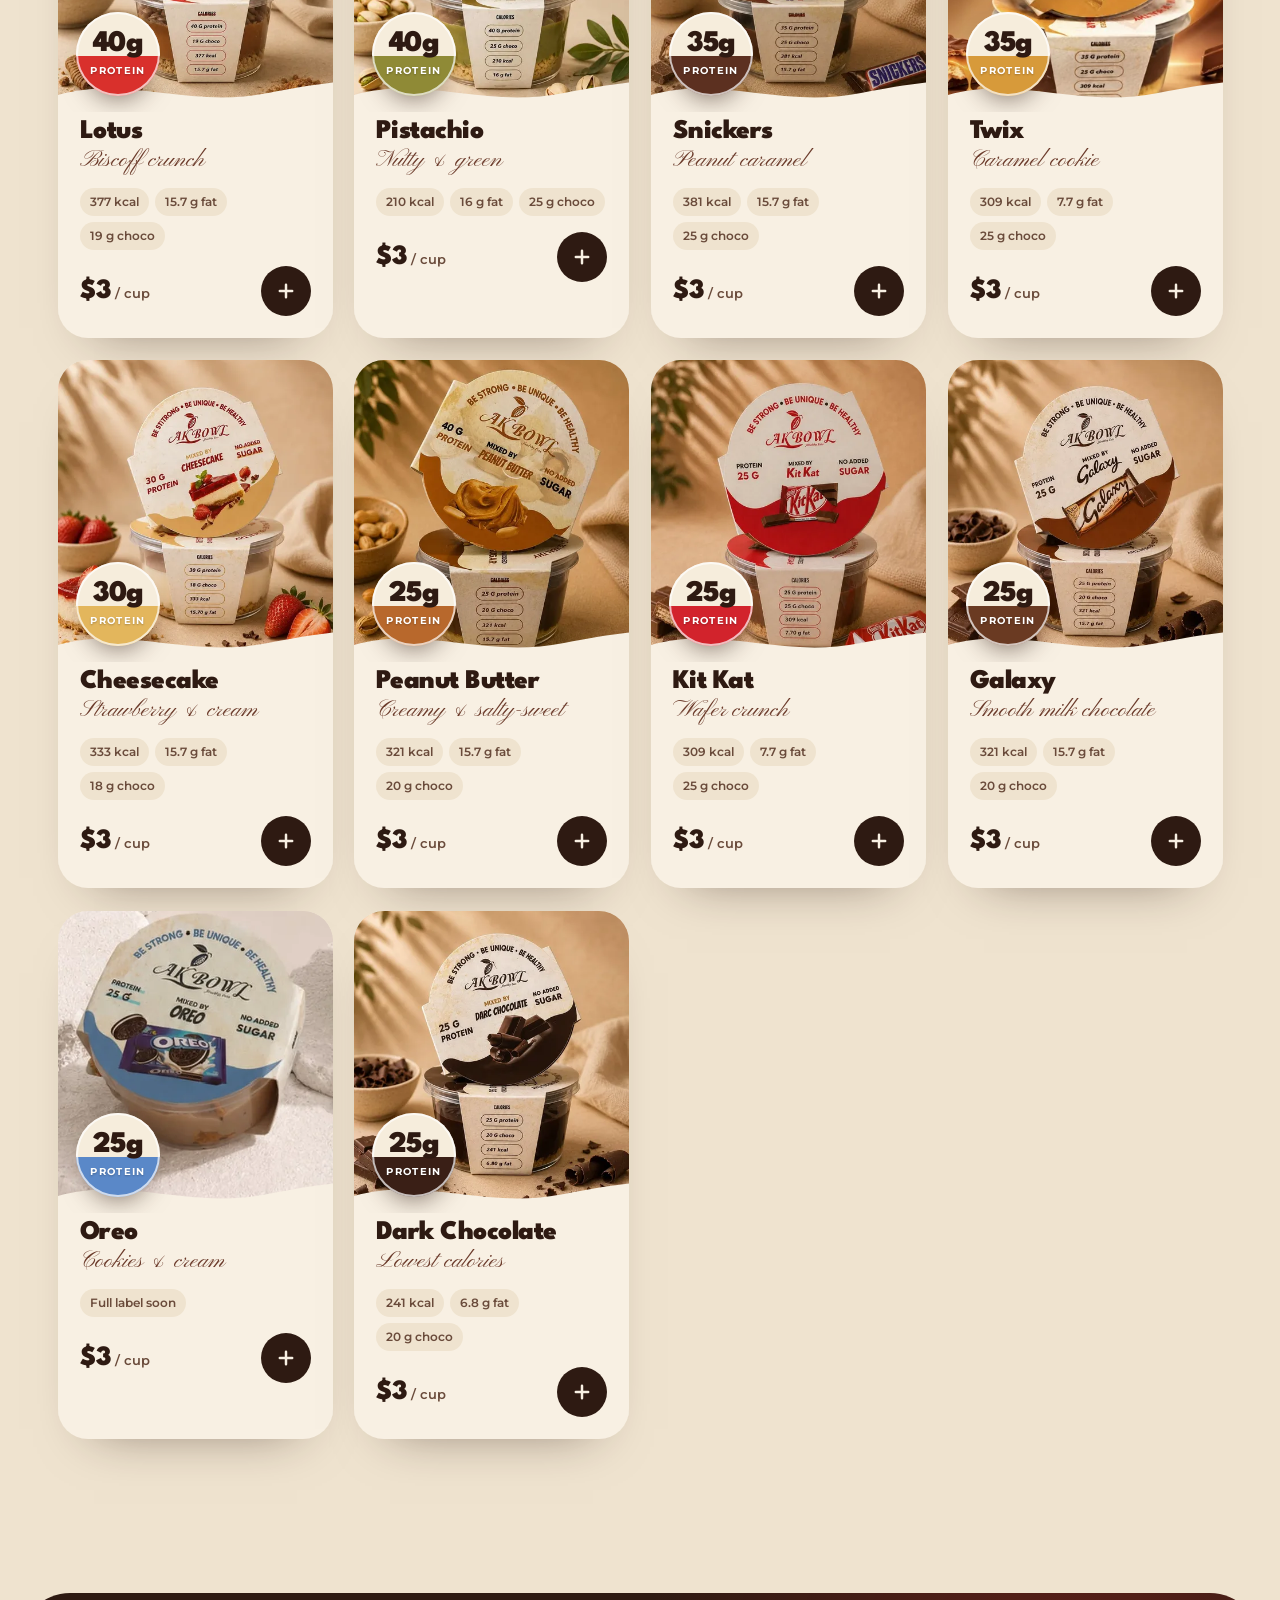
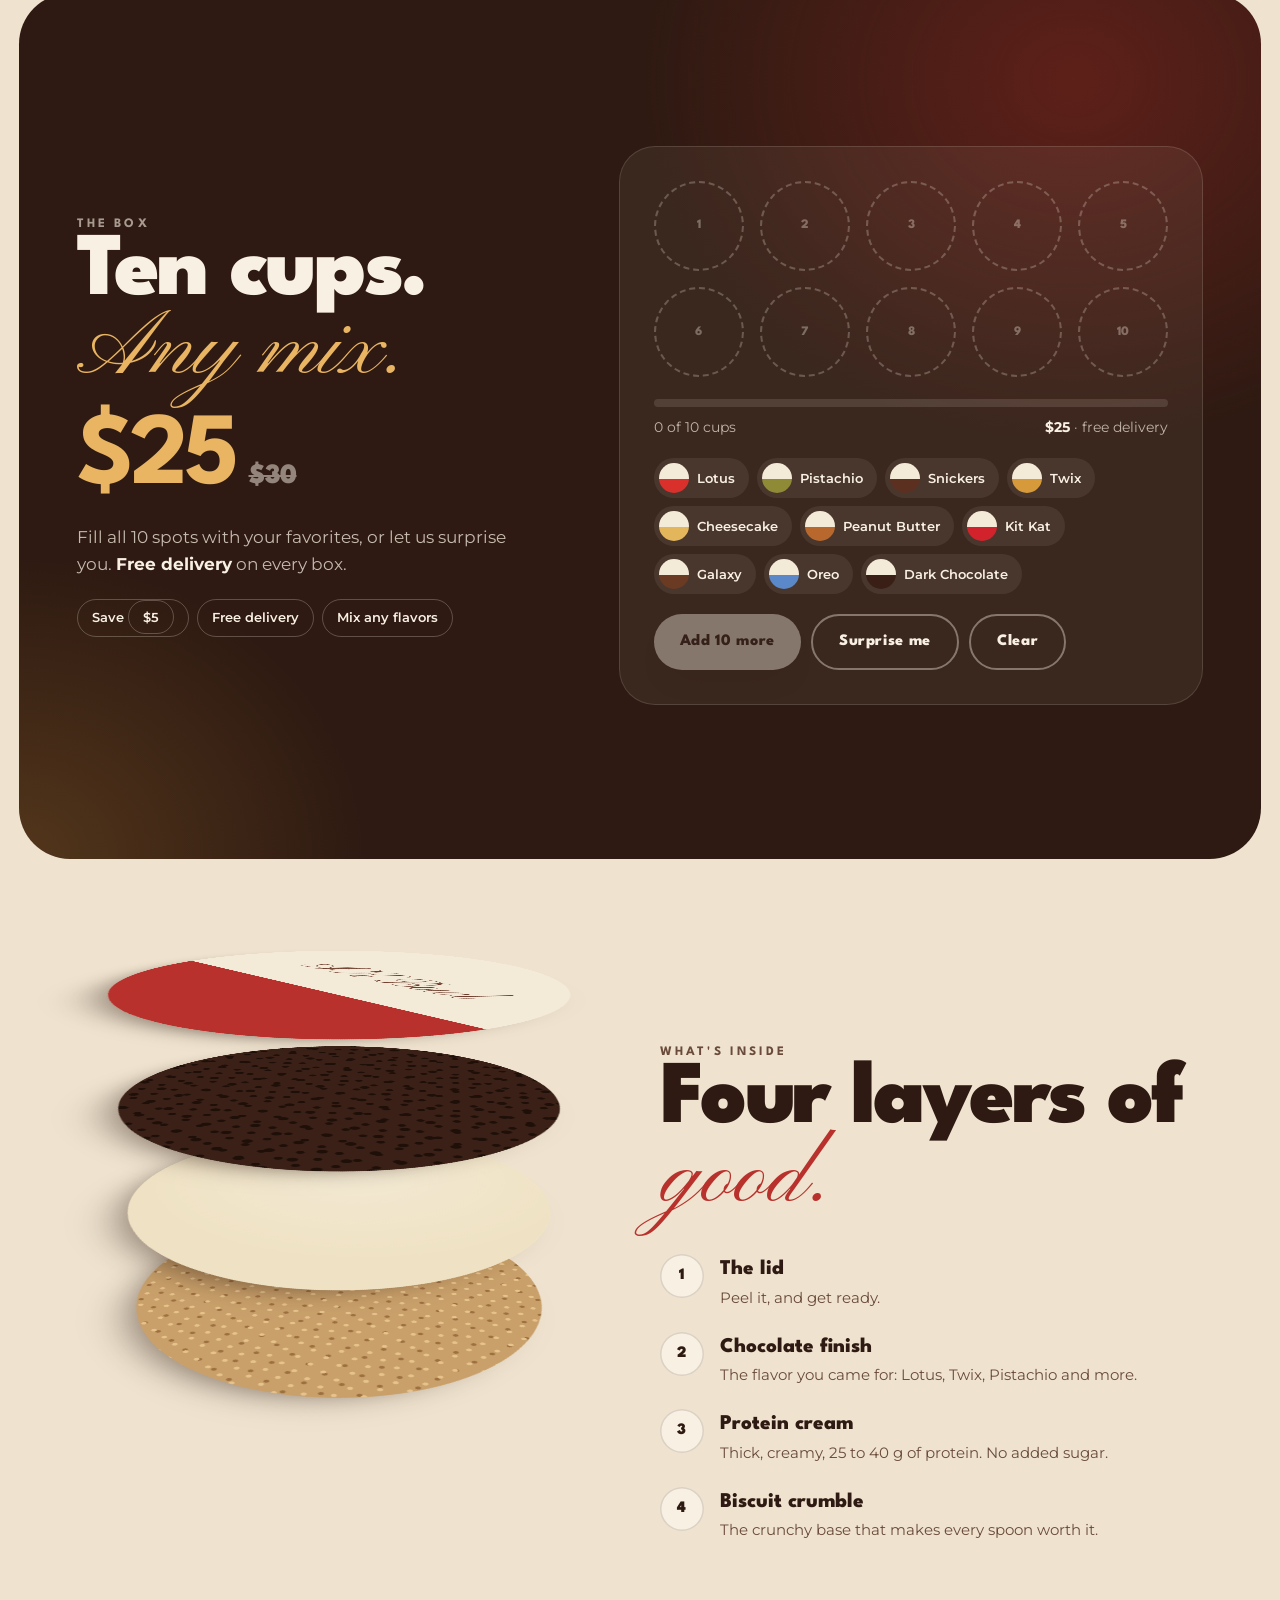
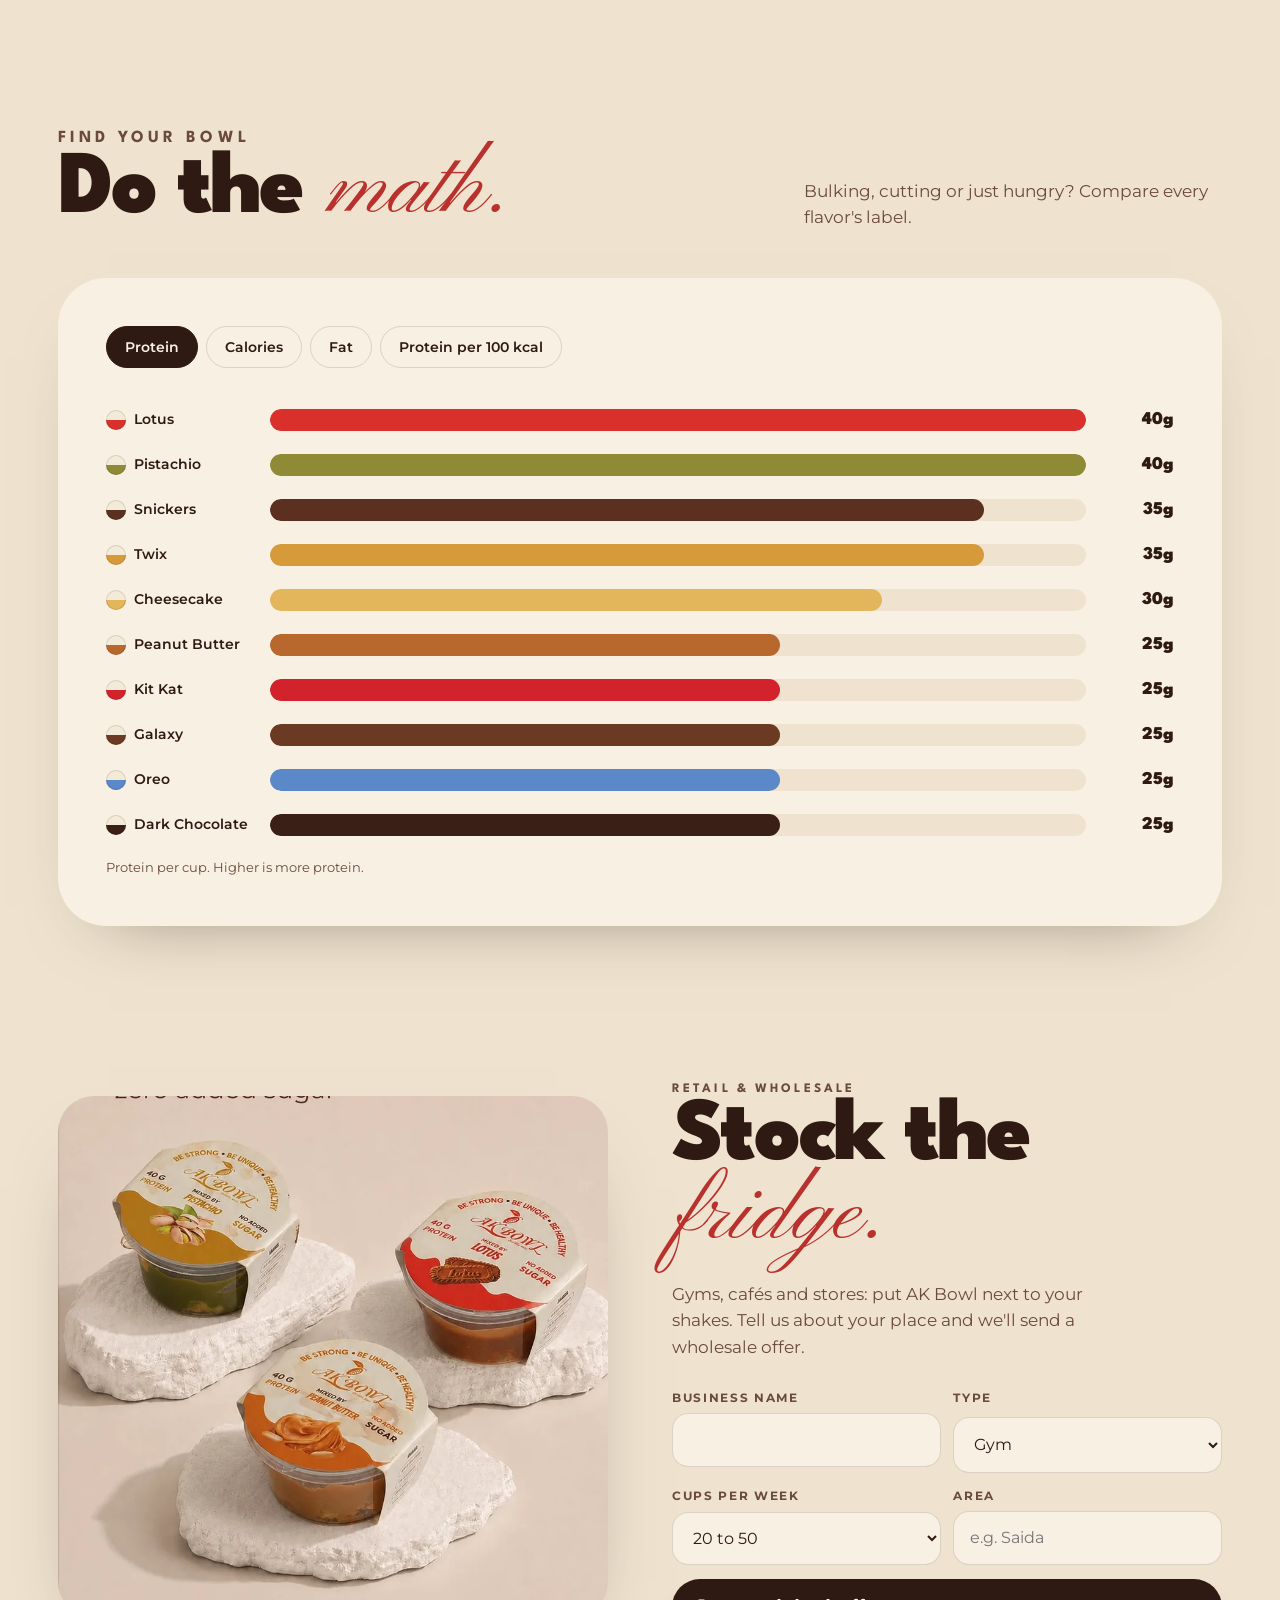
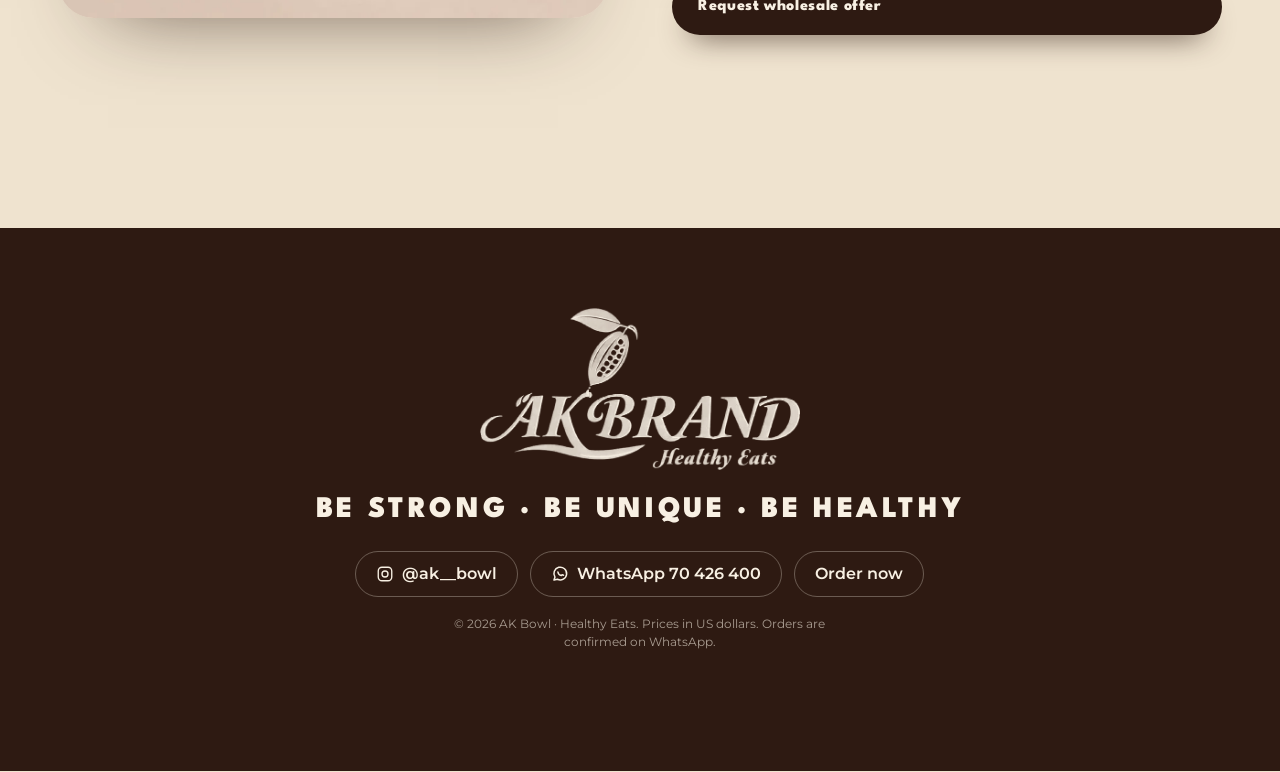
==== commit d68c8b76: "Link preview image + canonical URL and sitemap for ak-bowl.vercel.app Co-Authored-By: Claude Opus 5." ====
--- a/index.html
+++ b/index.html
@@ -9,6 +9,11 @@
 <meta property="og:site_name" content="AK Bowl">
 <meta property="og:title" content="AK Bowl · High-protein dessert cups">
 <meta property="og:description" content="Up to 40 g protein, no added sugar. 10 flavors. Order on WhatsApp: 10 cups for $25 with free delivery.">
+<meta property="og:url" content="https://ak-bowl.vercel.app/">
+<meta property="og:image" content="https://ak-bowl.vercel.app/assets/og.jpg">
+<meta property="og:image:width" content="1200">
+<meta property="og:image:height" content="630">
+<link rel="canonical" href="https://ak-bowl.vercel.app/">
 <meta name="twitter:card" content="summary_large_image">
 <link rel="apple-touch-icon" href="assets/pod.png">
 <meta name="theme-color" content="#EFE3CF">
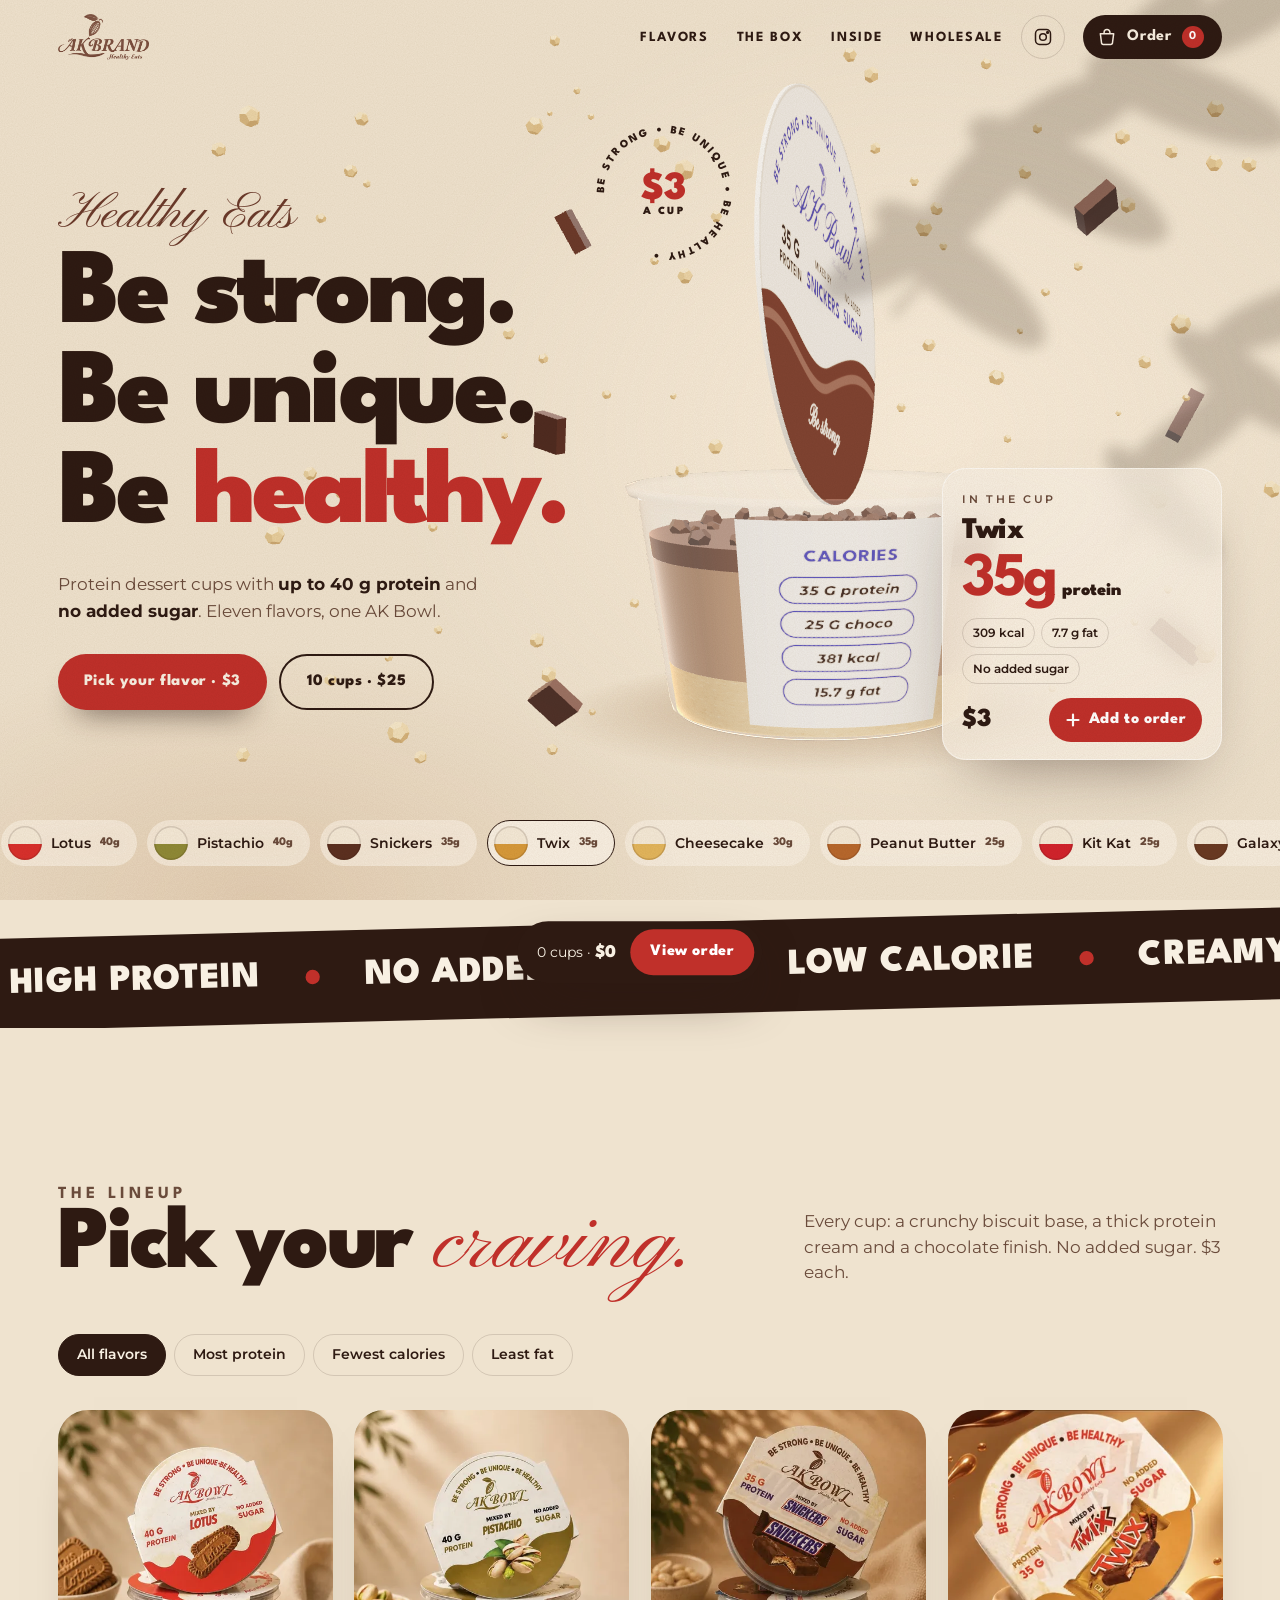
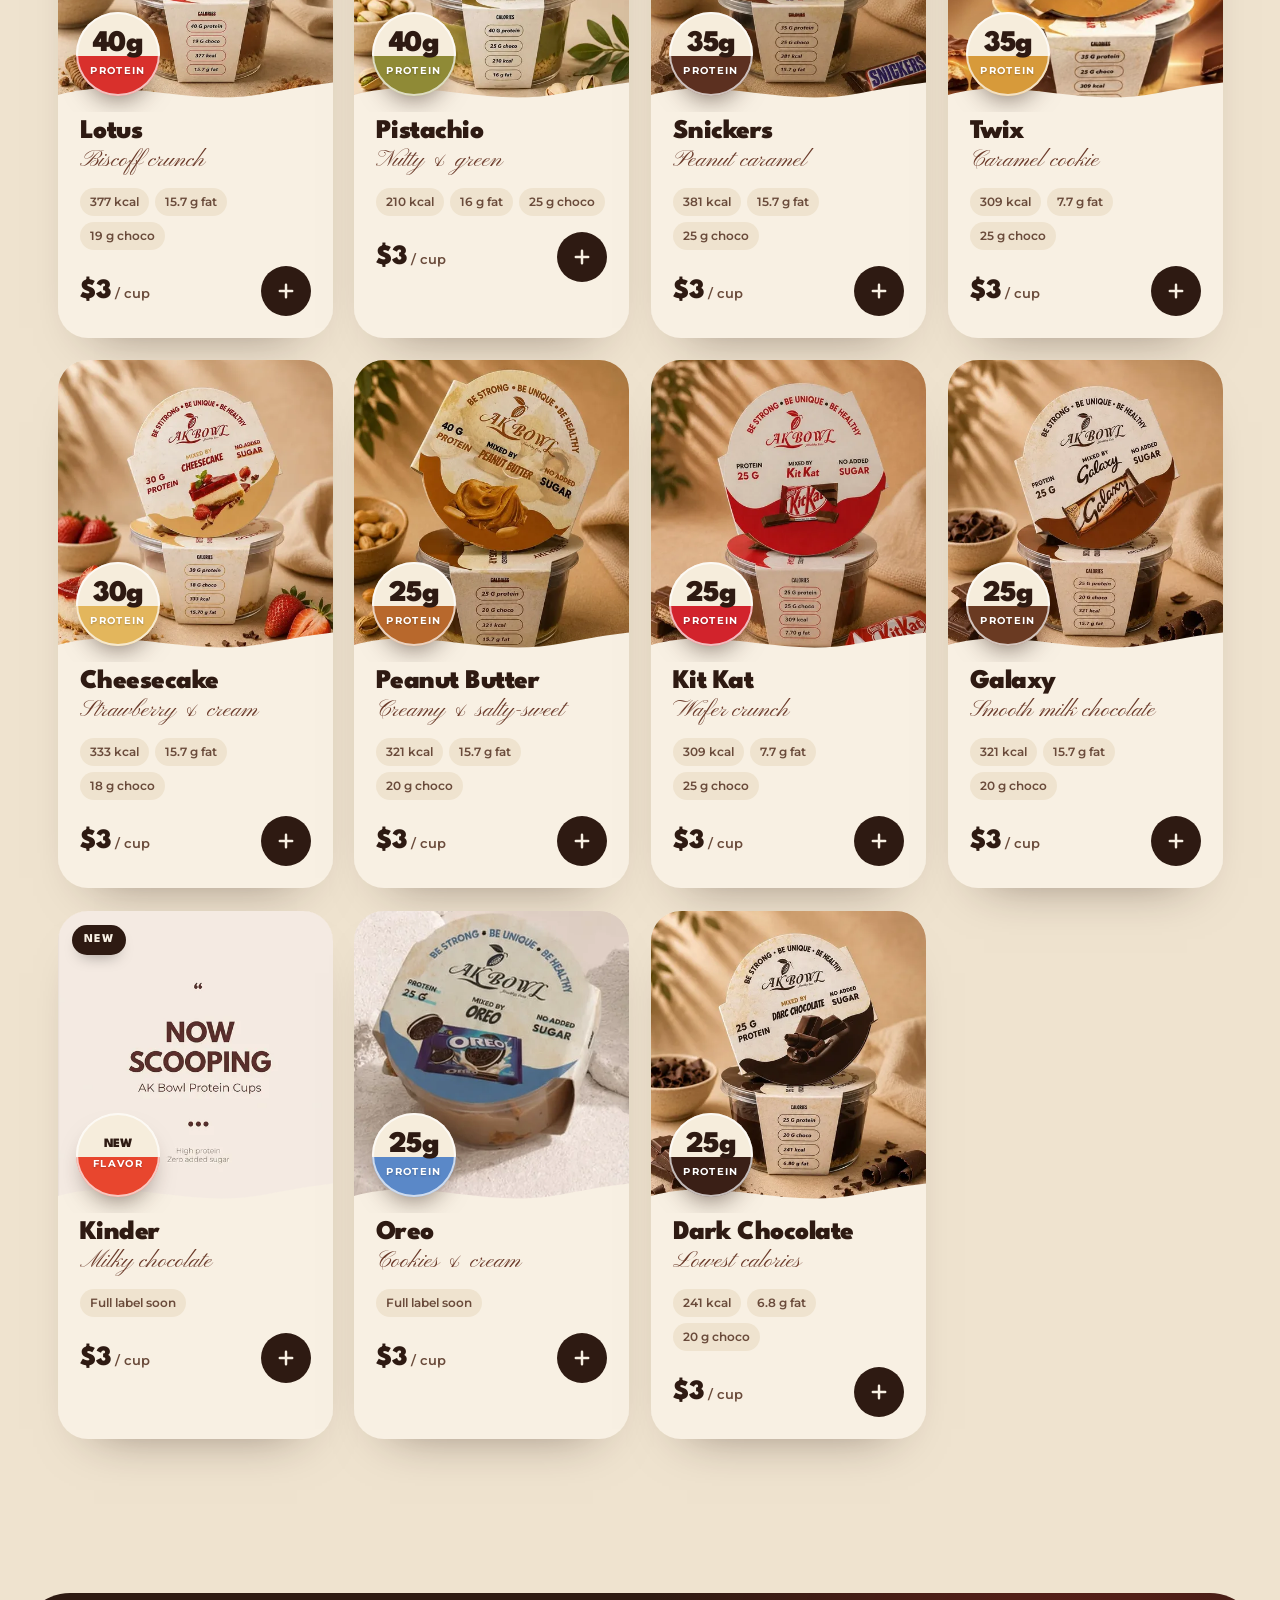
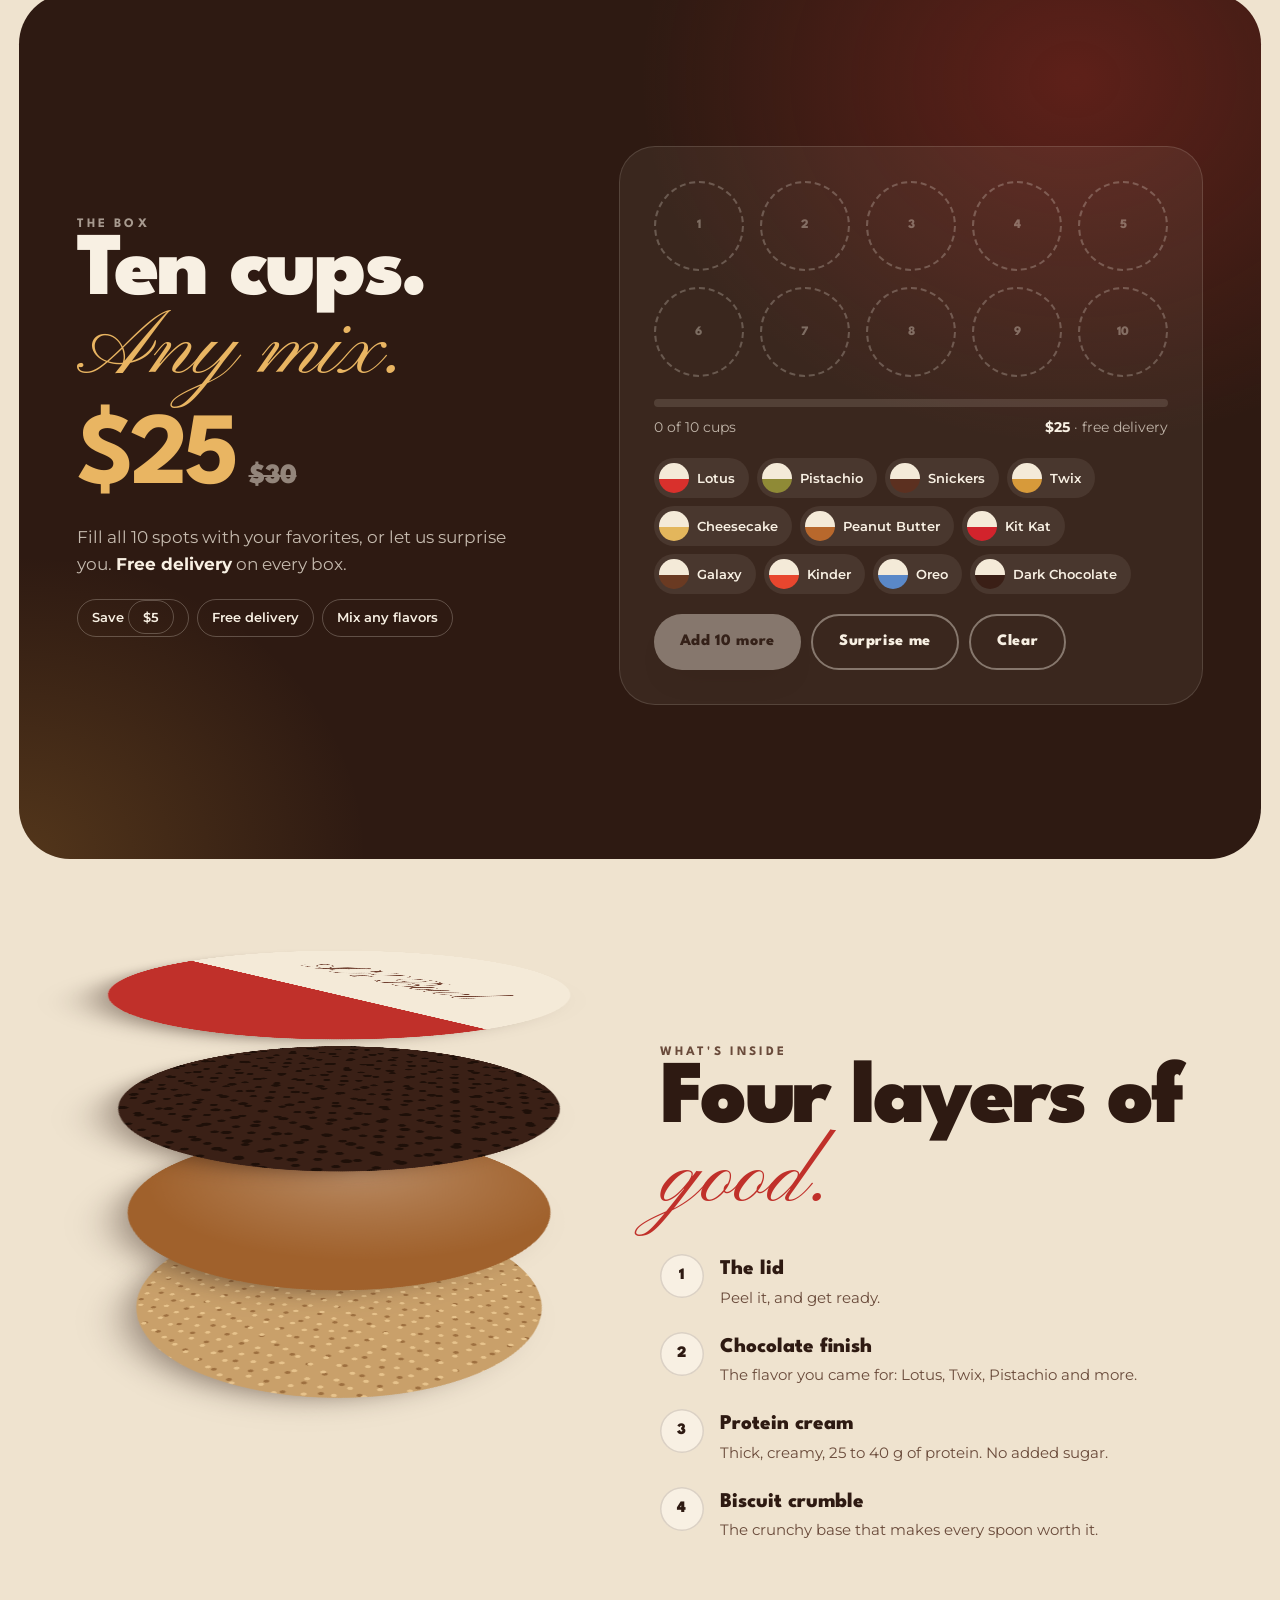
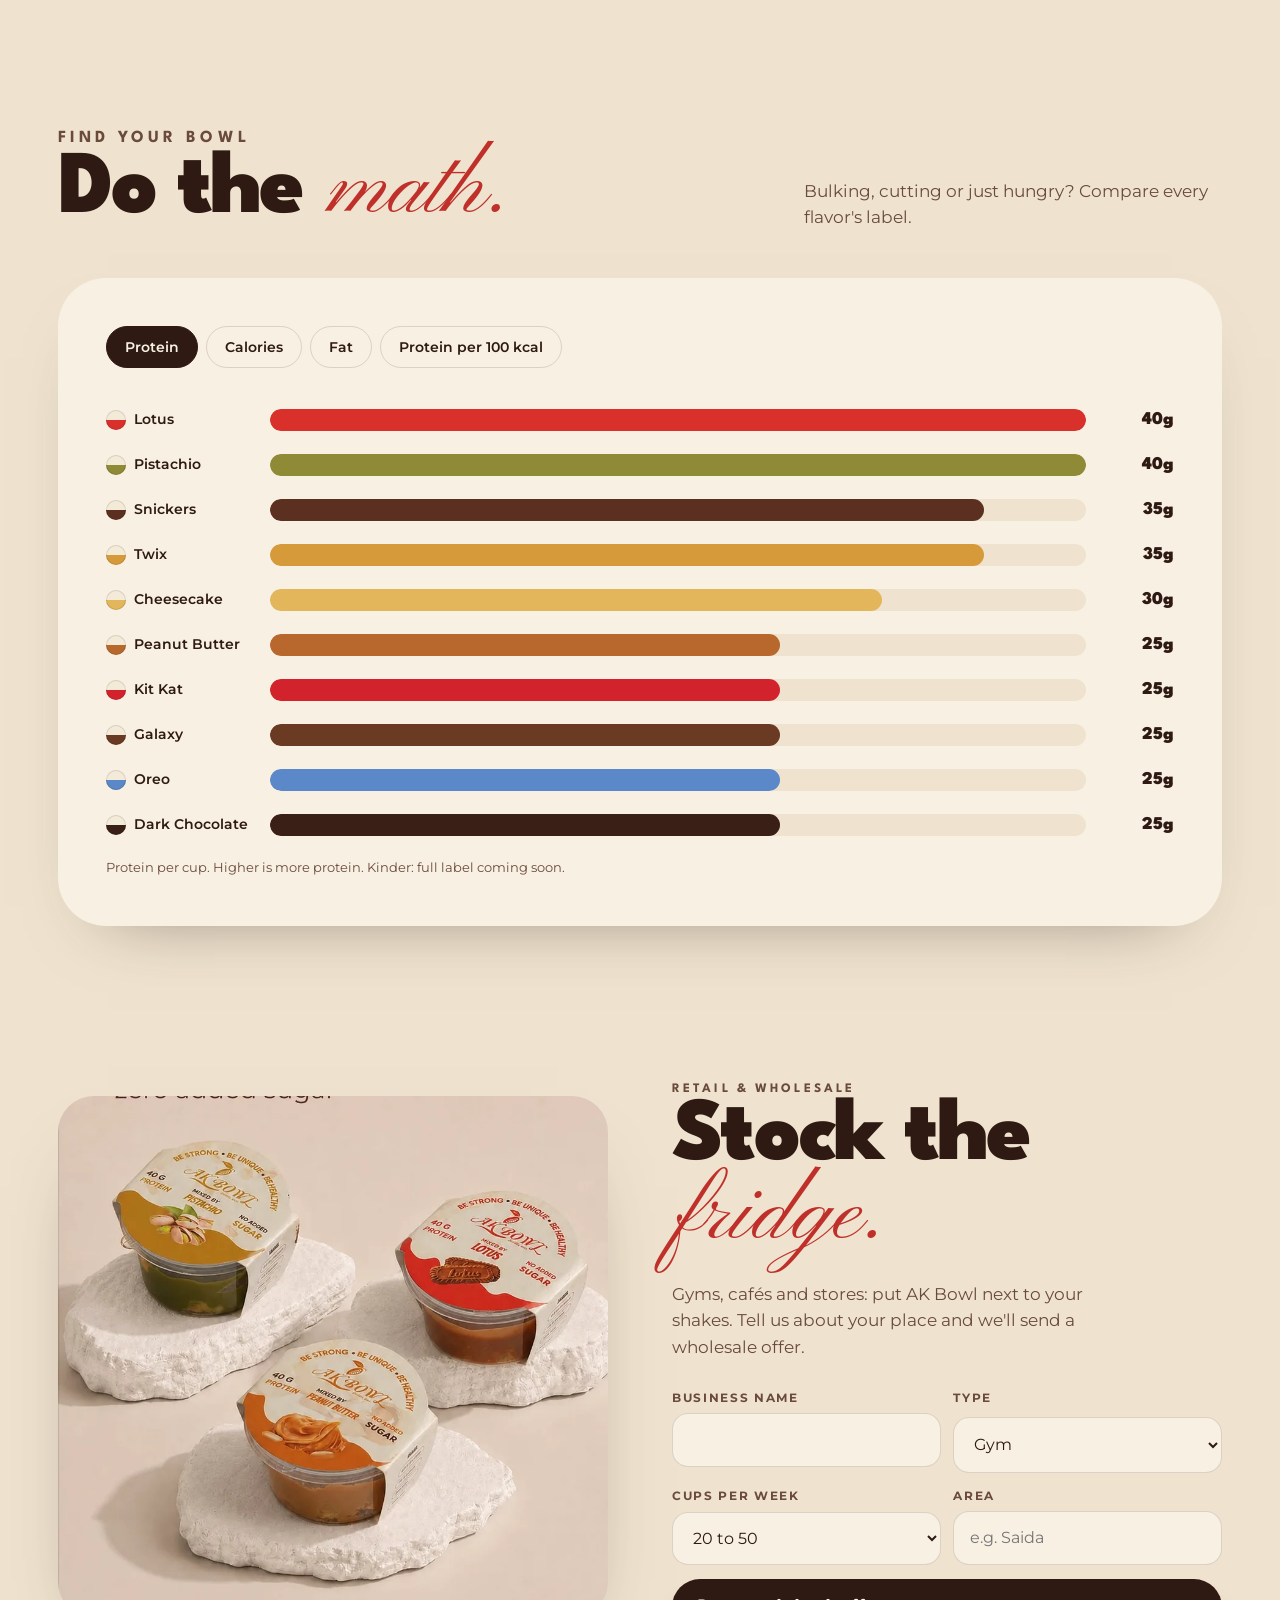
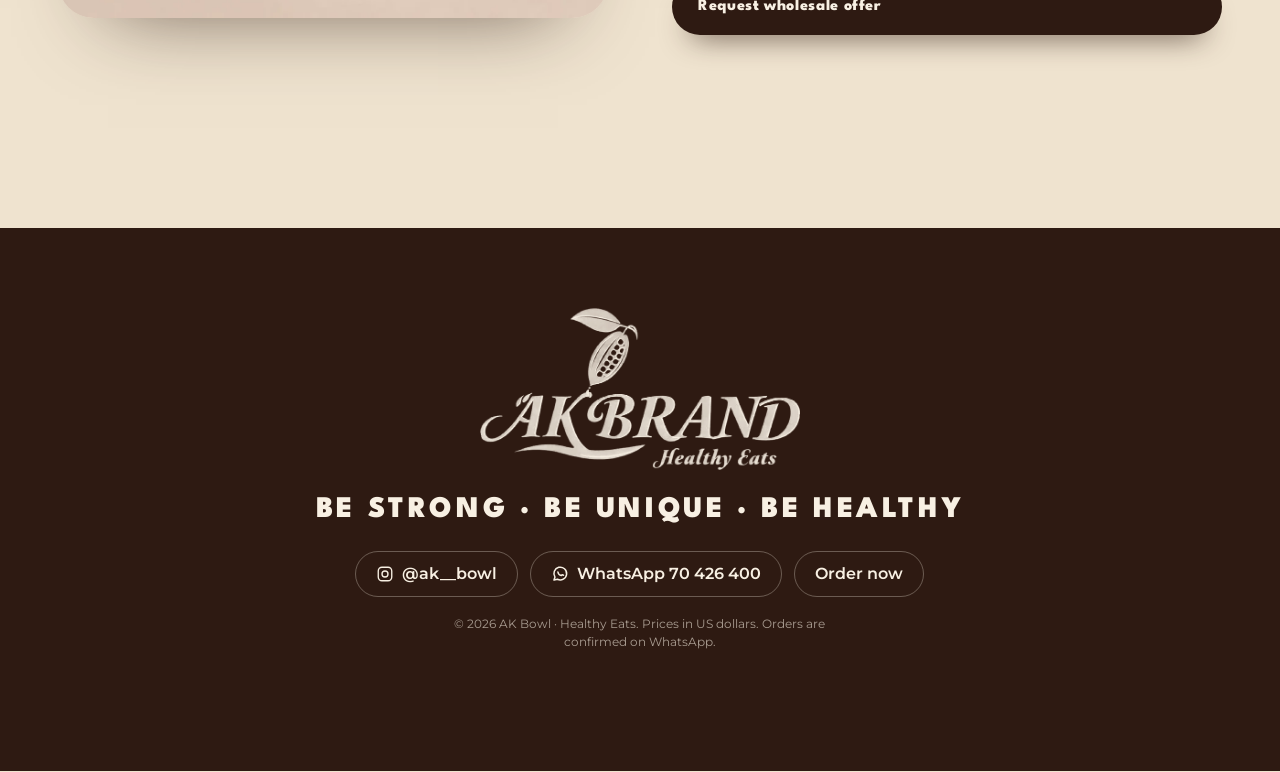
==== commit 9bc9461c: "Add Kinder flavor ($3, New badge; nutrition pending) + support flavors without a label yet; fix empt" ====
--- a/index.html
+++ b/index.html
@@ -4,11 +4,11 @@
 <meta charset="utf-8">
 <meta name="viewport" content="width=device-width,initial-scale=1,viewport-fit=cover">
 <title>AK Bowl · High-protein dessert cups</title>
-<meta name="description" content="AK Bowl protein cups: up to 40 g protein, no added sugar. 10 flavors. $3 a cup, 10 cups for $25 with free delivery.">
+<meta name="description" content="AK Bowl protein cups: up to 40 g protein, no added sugar. $3 a cup, 10 cups for $25 with free delivery.">
 <meta property="og:type" content="website">
 <meta property="og:site_name" content="AK Bowl">
 <meta property="og:title" content="AK Bowl · High-protein dessert cups">
-<meta property="og:description" content="Up to 40 g protein, no added sugar. 10 flavors. Order on WhatsApp: 10 cups for $25 with free delivery.">
+<meta property="og:description" content="Up to 40 g protein, no added sugar. Order on WhatsApp: 10 cups for $25 with free delivery.">
 <meta property="og:url" content="https://ak-bowl.vercel.app/">
 <meta property="og:image" content="https://ak-bowl.vercel.app/assets/og.jpg">
 <meta property="og:image:width" content="1200">
@@ -262,6 +262,7 @@
 /* owner settings: banner, badges, sold out, promo */
 .ann{position:fixed;top:0;left:0;right:0;z-index:52;height:36px;display:flex;align-items:center;justify-content:center;padding:0 14px;background:var(--cocoa);color:var(--paper);font-size:13px;font-weight:600;letter-spacing:.02em;white-space:nowrap;overflow:hidden;text-overflow:ellipsis}
 .ann.closed{background:#A8261F}
+.ann[hidden]{display:none}
 body.has-ann .hd{top:36px}
 body.has-ann .toast{bottom:100px}
 .card .badges{position:absolute;top:14px;left:14px;z-index:2;display:flex;gap:6px;pointer-events:none}
@@ -440,7 +441,7 @@
   <div class="hero-txt">
     <p class="script">Healthy Eats</p>
     <h1><span class="ln"><span style="--i:0">Be strong.</span></span><span class="ln"><span style="--i:1">Be unique.</span></span><span class="ln"><span style="--i:2">Be <em>healthy.</em></span></span></h1>
-    <p class="lead">Protein dessert cups with <b>up to 40&nbsp;g protein</b> and <b>no added sugar</b>. Ten flavors, one AK Bowl.</p>
+    <p class="lead">Protein dessert cups with <b>up to 40&nbsp;g protein</b> and <b>no added sugar</b>. <span data-k="fw" data-cap="1">Ten</span> flavors, one AK Bowl.</p>
     <div class="cta"><a class="btn acc" href="#flavors"><span>Pick your flavor · <span data-k="cup">$3</span></span></a><a class="btn ghost" href="#box"><span><span data-k="n">10</span> cups · <span data-k="box">$25</span></span></a></div>
   </div>
   <div class="ring" aria-hidden="true"><svg viewBox="0 0 150 150"><defs><path id="circ" d="M75 75 m-60 0 a60 60 0 1 1 120 0 a60 60 0 1 1 -120 0"/></defs><text><textPath href="#circ">BE STRONG • BE UNIQUE • BE HEALTHY • </textPath></text></svg><b><span><span data-k="cup">$3</span><small>A CUP</small></span></b></div>
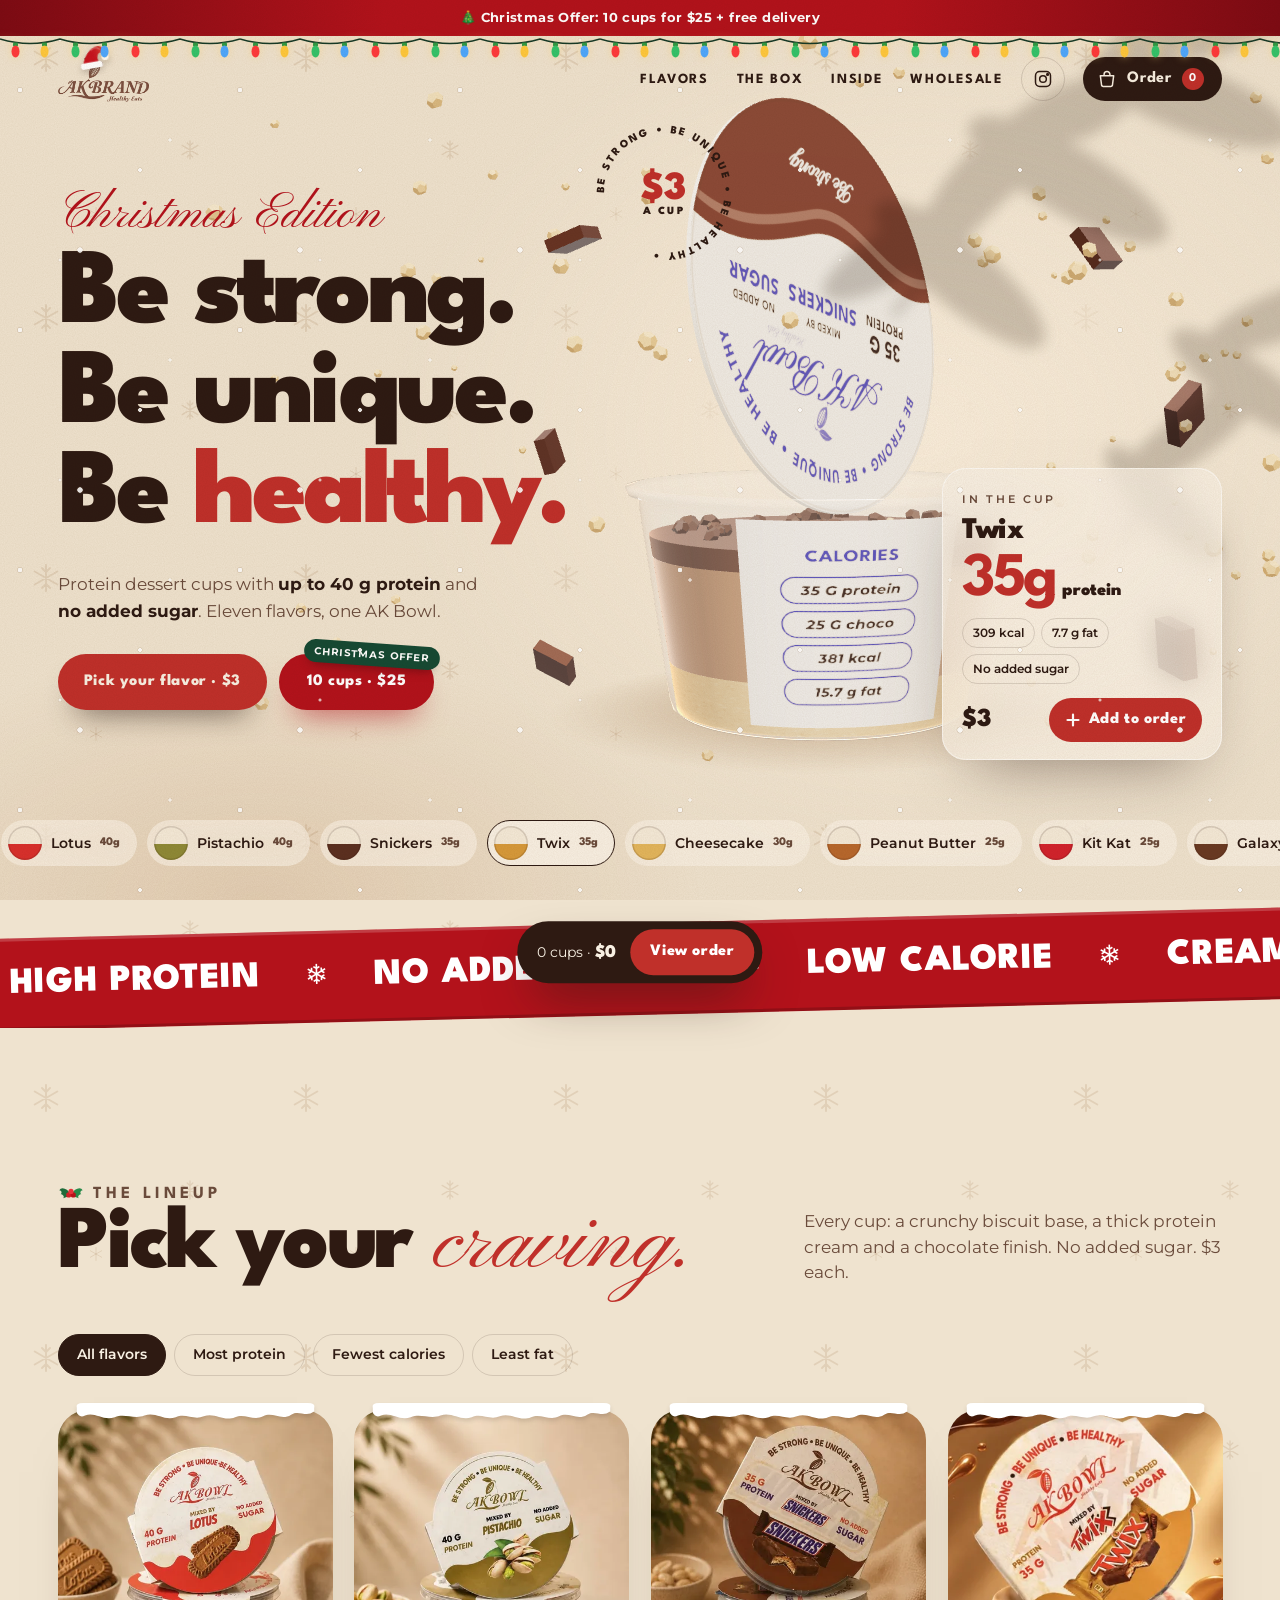
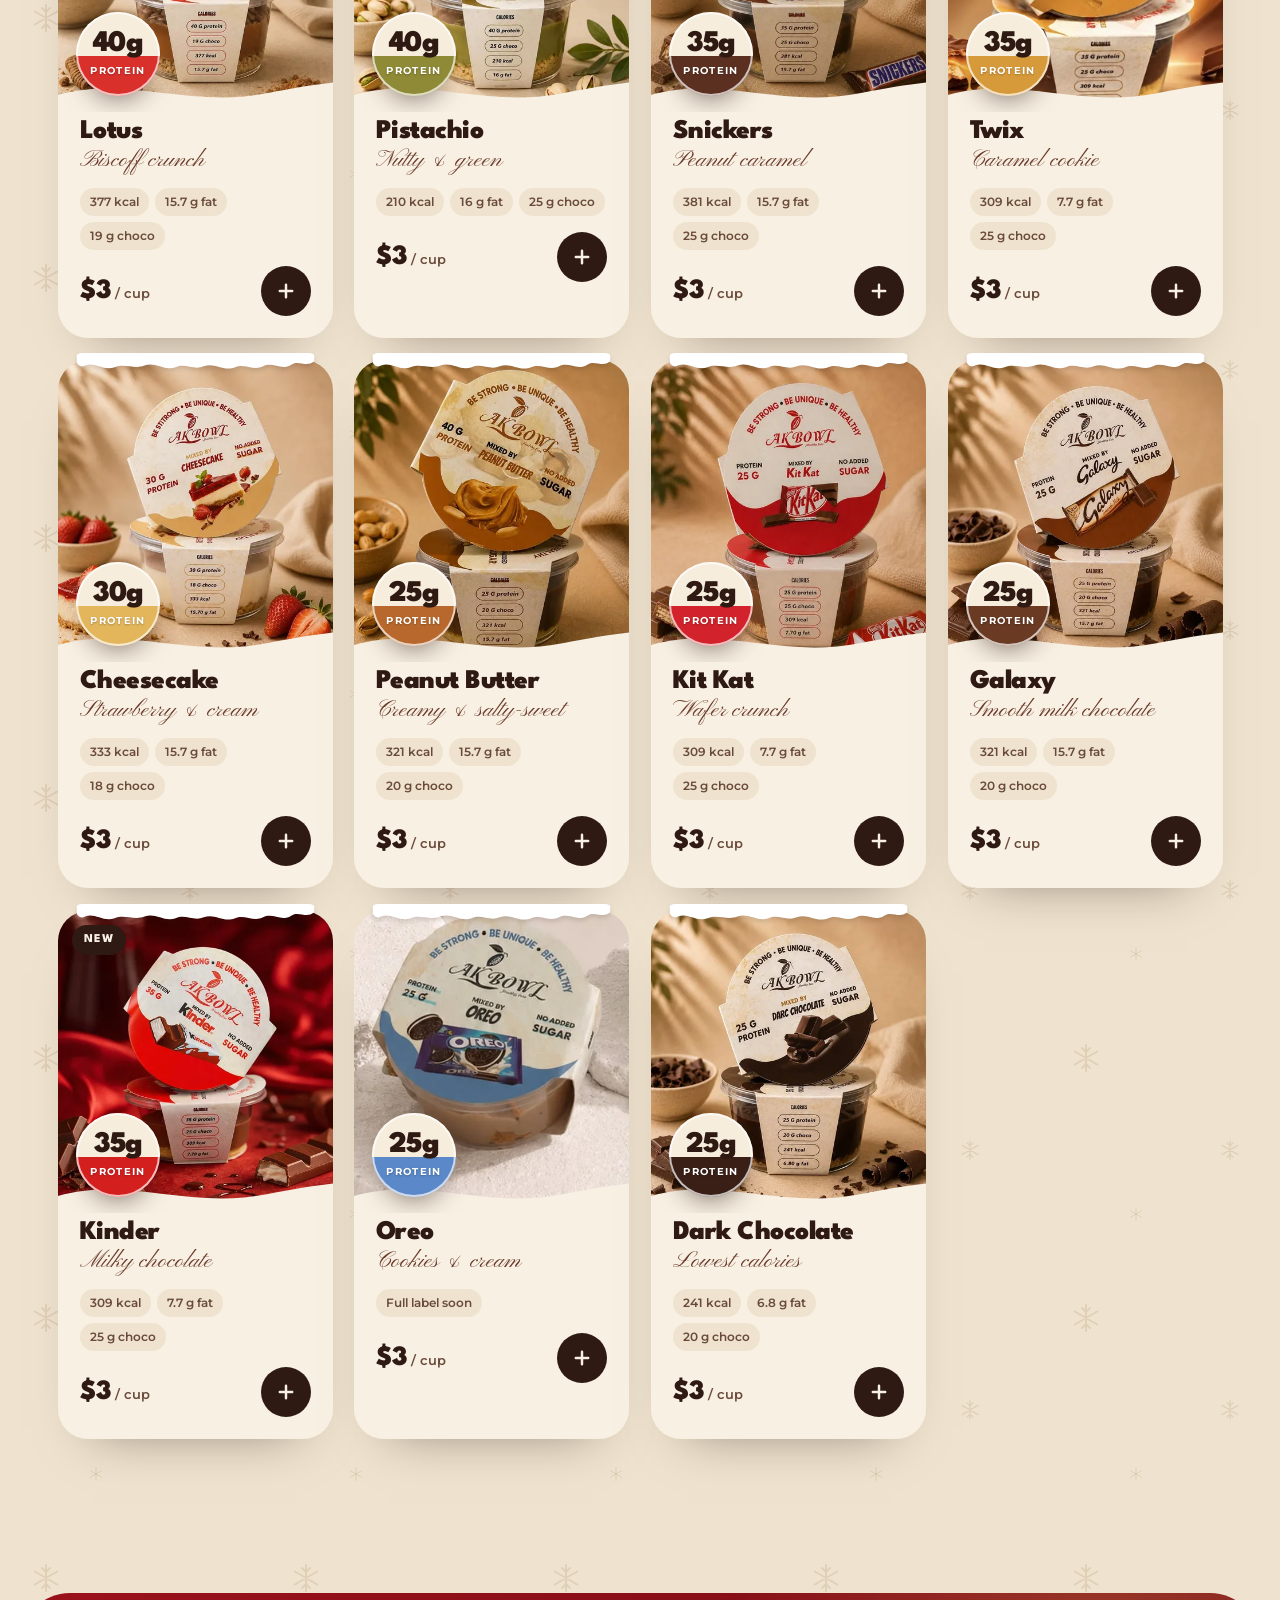
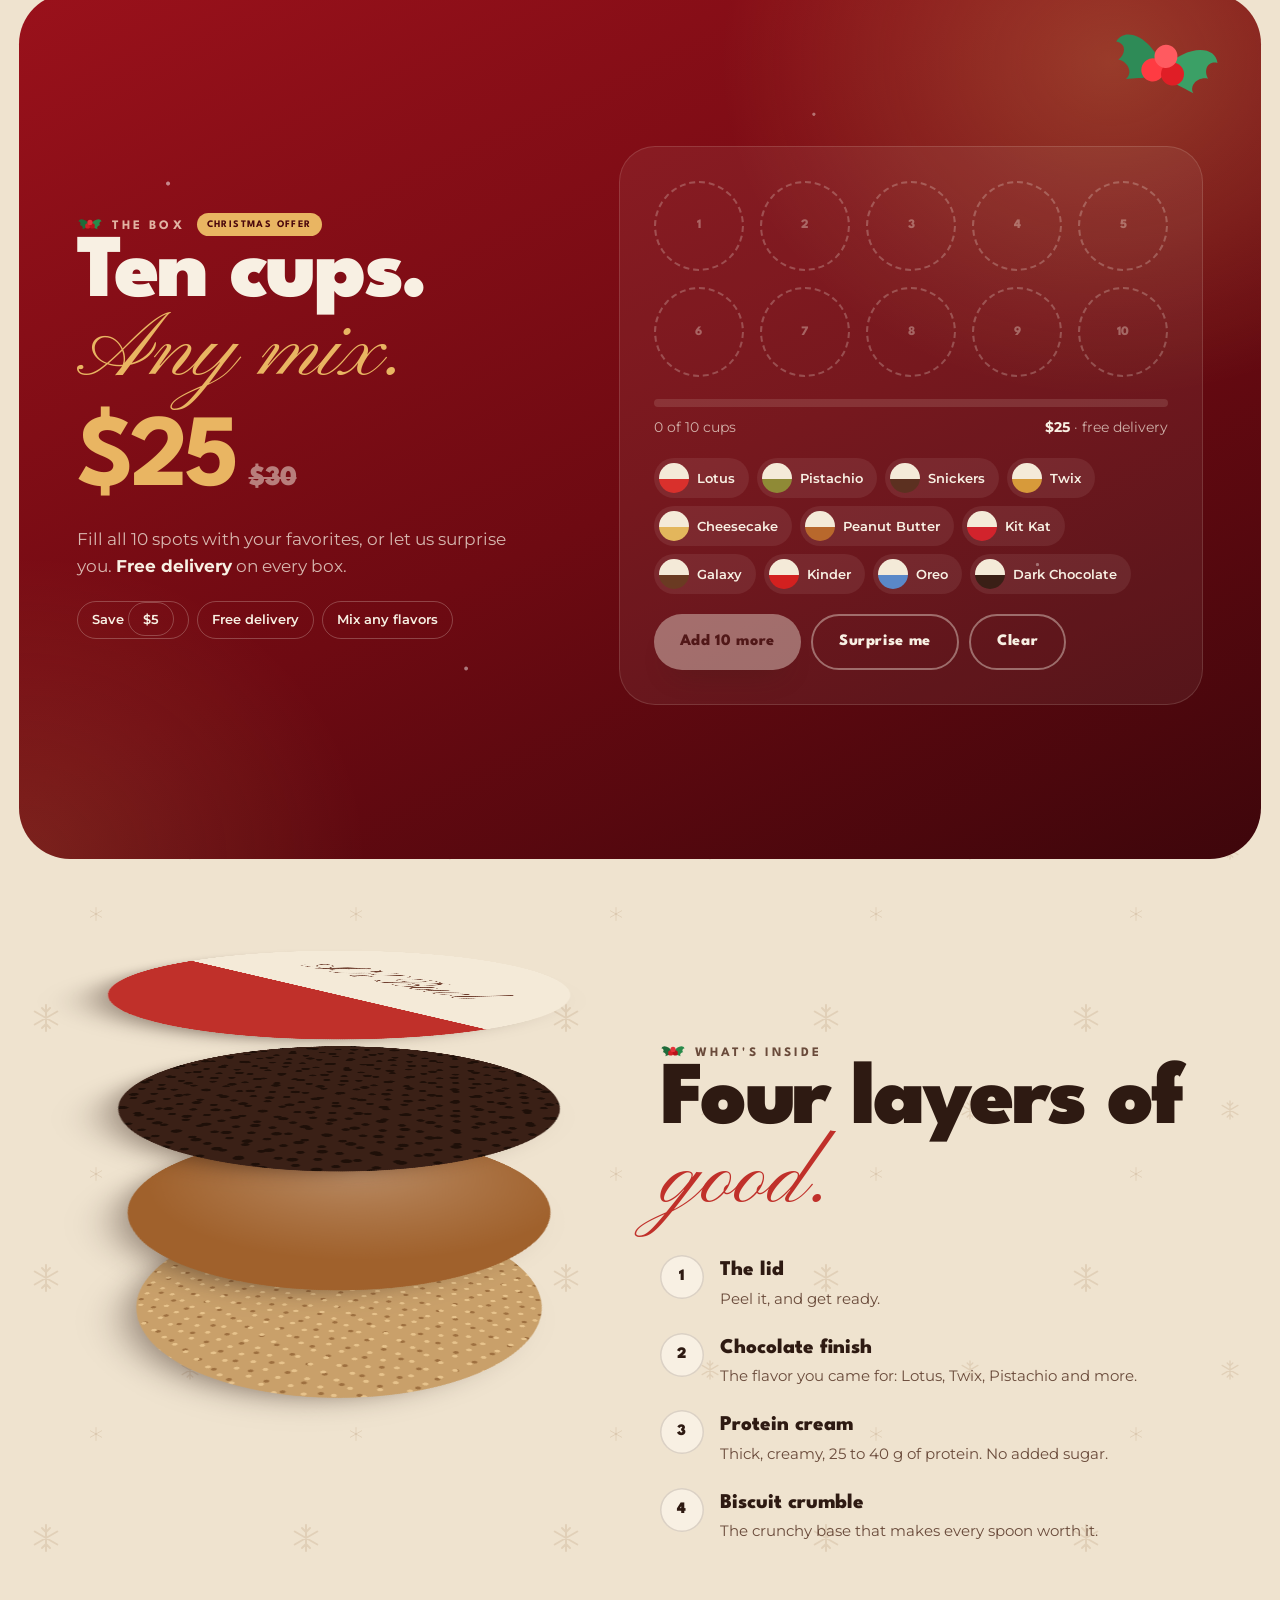
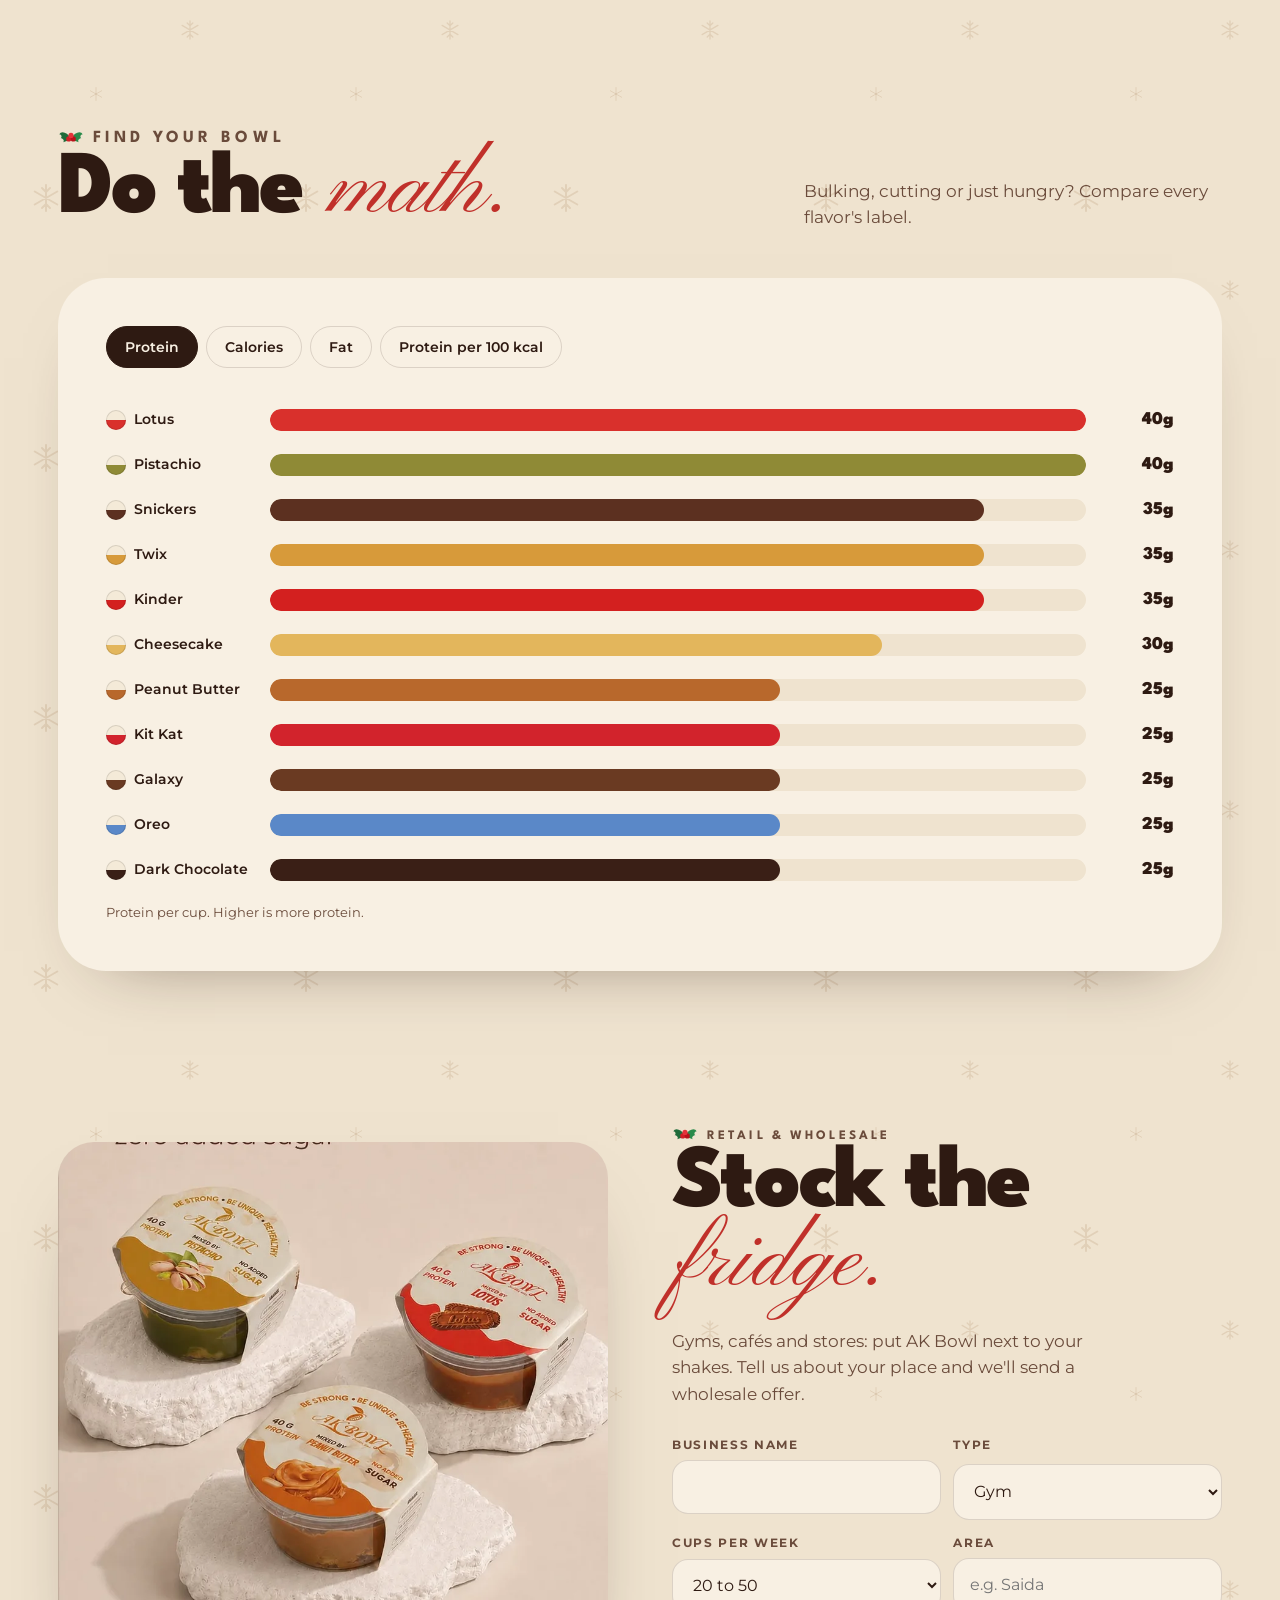
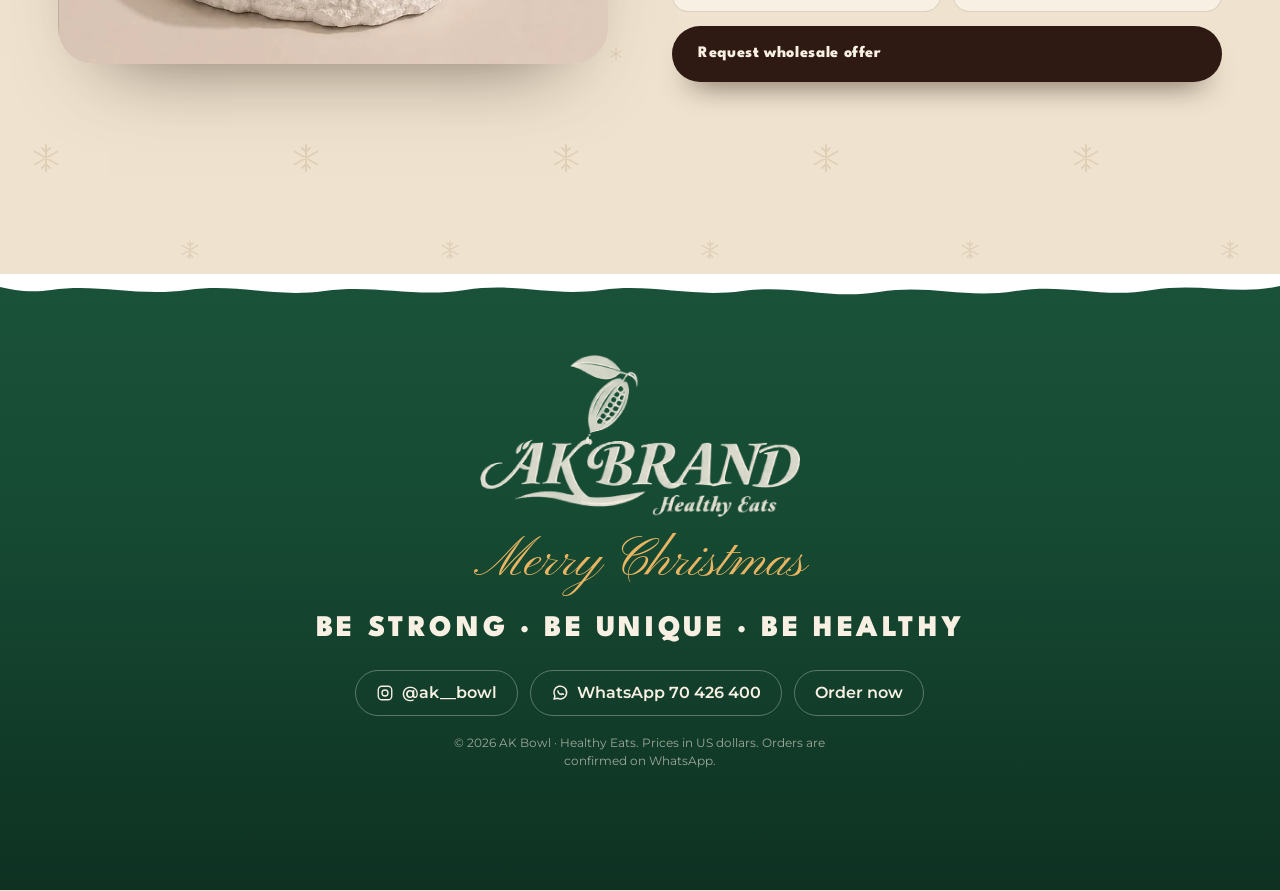
==== commit 49d19705: "Christmas edition: snow, string lights, Santa hat, holly labels, red Christmas box, green snowy foot" ====
--- a/index.html
+++ b/index.html
@@ -21,6 +21,12 @@
 <link rel="preload" href="assets/fonts/league-spartan-latin-900-normal.woff2" as="font" type="font/woff2" crossorigin>
 <link rel="preload" href="assets/fonts/montserrat-latin-400-normal.woff2" as="font" type="font/woff2" crossorigin>
 <link rel="preload" href="assets/fonts/pinyon-script-latin-400-normal.woff2" as="font" type="font/woff2" crossorigin>
+<script src="data.js"></script>
+<script>/* admin preview: ?preview=1 shows the unpublished draft saved by admin.html in this browser */
+try { if (/[?&]preview=1/.test(location.search)) { const d = JSON.parse(localStorage.getItem('akbowl-admin-draft') || 'null'); if (d && d.config) { window.AK = d.config; window.AK._photos = d.photos || {}; window.AK_PREVIEW = 1; } } } catch (e) {}</script>
+<script>/* seasonal look: "season" in data.js (or the Christmas switch in admin.html) */
+if (window.AK && AK.season === 'christmas') document.documentElement.classList.add('xmas');</script>
+<link rel="stylesheet" href="assets/xmas.css">
 <script type="importmap">{"imports":{"three":"./assets/vendor/three.module.min.js"}}</script>
 <style>
 @font-face{font-family:"League Spartan";font-weight:700;font-style:normal;font-display:swap;src:url(assets/fonts/league-spartan-latin-700-normal.woff2) format("woff2")}
@@ -553,9 +559,6 @@
 <div class="toast" id="toast" role="status"></div>
 <div class="sr" id="live" aria-live="polite"></div>
 
-<script src="data.js"></script>
-<script>/* admin preview: ?preview=1 shows the unpublished draft saved by admin.html in this browser */
-try { if (/[?&]preview=1/.test(location.search)) { const d = JSON.parse(localStorage.getItem('akbowl-admin-draft') || 'null'); if (d && d.config) { window.AK = d.config; window.AK._photos = d.photos || {}; window.AK_PREVIEW = 1; } } } catch (e) {}</script>
 <script src="app.js"></script>
 <script type="module" src="scene.js"></script>
 </body>
--- a/assets/xmas.css
+++ b/assets/xmas.css
@@ -0,0 +1,74 @@
+/* ================= AK BOWL · CHRISTMAS EDITION =================
+   Everything here only applies when <html class="xmas">, which is set from data.js ("season": "christmas")
+   or the "Christmas look" switch in admin.html. Turn it off and the normal site comes back untouched.
+   Nothing here changes the 3D scene or the existing animations. */
+.xmas{--xred:#B3121B;--xred2:#7E0B13;--xgreen:#164A33;--xgold:#E9B562;--snow:#FFFFFF}
+
+/* page: faint snowflake pattern on the sand background */
+.xmas body{background-color:var(--sand);background-image:url("data:image/svg+xml,%3Csvg xmlns='http://www.w3.org/2000/svg' width='260' height='260'%3E%3Cg fill='none' stroke='%23A9825A' stroke-opacity='.2' stroke-width='2' stroke-linecap='round'%3E%3Cg transform='translate(46 58)'%3E%3Cpath d='M0-13V13M-11.3-6.5L11.3 6.5M-11.3 6.5L11.3-6.5M-4-10L0-6L4-10M-4 10L0 6L4 10'/%3E%3C/g%3E%3Cg transform='translate(190 150) scale(.7)'%3E%3Cpath d='M0-13V13M-11.3-6.5L11.3 6.5M-11.3 6.5L11.3-6.5M-4-10L0-6L4-10M-4 10L0 6L4 10'/%3E%3C/g%3E%3Cg transform='translate(96 214) scale(.5)'%3E%3Cpath d='M0-13V13M-11.3-6.5L11.3 6.5M-11.3 6.5L11.3-6.5'/%3E%3C/g%3E%3C/g%3E%3C/svg%3E")}
+
+/* top banner: Christmas ribbon + a string of lights hanging under it */
+.xmas .ann{background:linear-gradient(90deg,var(--xred2),var(--xred) 30%,var(--xred) 70%,var(--xred2));color:#fff;font-weight:700;letter-spacing:.03em}
+.xmas .ann.closed{background:#5A0A10}
+.xlights{position:fixed;left:0;right:0;top:0;z-index:53;height:26px;pointer-events:none;
+  background:url("data:image/svg+xml,%3Csvg xmlns='http://www.w3.org/2000/svg' width='120' height='26'%3E%3Cpath d='M0 3Q30 12 60 3Q90 12 120 3' stroke='%23173A26' stroke-width='1.6' fill='none'/%3E%3Cg%3E%3Crect x='13' y='6.5' width='5' height='4' rx='1' fill='%23394'/%3E%3Cellipse cx='15.5' cy='15.5' rx='4' ry='6' fill='%23FF3A3A'/%3E%3Crect x='42' y='6.5' width='5' height='4' rx='1' fill='%23394'/%3E%3Cellipse cx='44.5' cy='15.5' rx='4' ry='6' fill='%23FFC93C'/%3E%3Crect x='73' y='6.5' width='5' height='4' rx='1' fill='%23394'/%3E%3Cellipse cx='75.5' cy='15.5' rx='4' ry='6' fill='%2335C46A'/%3E%3Crect x='102' y='6.5' width='5' height='4' rx='1' fill='%23394'/%3E%3Cellipse cx='104.5' cy='15.5' rx='4' ry='6' fill='%234FA8FF'/%3E%3C/g%3E%3C/svg%3E") repeat-x 0 0/120px 26px;
+  filter:drop-shadow(0 0 4px rgba(255,214,120,.55))}
+.xmas body.has-ann .xlights{top:36px}
+.xmas body.has-ann .hd{padding-top:20px}
+.xmas body.has-ann .hd.solid{padding-top:16px}
+@keyframes xTwinkle{0%,100%{filter:drop-shadow(0 0 3px rgba(255,214,120,.35))}50%{filter:drop-shadow(0 0 8px rgba(255,214,120,.85))}}
+.xlights{animation:xTwinkle 2.6s ease-in-out infinite}
+
+/* gentle snowfall over the page (never blocks taps) */
+.xsnow{position:fixed;inset:0;z-index:45;pointer-events:none;overflow:hidden}
+.xsnow i{position:absolute;left:0;right:0;top:-100%;height:200%;opacity:.9;will-change:transform}
+.xsnow i:nth-child(1){background-image:radial-gradient(circle at 20px 30px,#fff 0 2px,rgba(150,120,90,.25) 2.6px,transparent 3.4px),radial-gradient(circle at 140px 110px,#fff 0 1.6px,rgba(150,120,90,.22) 2.2px,transparent 3px),radial-gradient(circle at 80px 190px,#fff 0 2.4px,rgba(150,120,90,.25) 3px,transparent 3.8px);background-size:220px 240px;animation:xFall 26s linear infinite}
+.xsnow i:nth-child(2){background-image:radial-gradient(circle at 60px 60px,#fff 0 1.2px,rgba(150,120,90,.2) 1.8px,transparent 2.4px),radial-gradient(circle at 170px 160px,#fff 0 1.4px,rgba(150,120,90,.2) 2px,transparent 2.6px);background-size:260px 220px;opacity:.7;animation:xFall 40s linear infinite}
+@keyframes xFall{from{transform:translate3d(0,0,0)}to{transform:translate3d(40px,50%,0)}}
+@media (prefers-reduced-motion:reduce){.xsnow{display:none}.xlights{animation:none}}
+
+/* Santa hat on the logo and on the loader pod */
+.xmas .hd .logo{position:relative}
+.xmas .hd .logo::before{content:"";position:absolute;left:22%;top:-26%;width:34%;height:auto;aspect-ratio:64/56;z-index:1;transform:rotate(-10deg);transition:transform .4s var(--ease);
+  background:url("data:image/svg+xml,%3Csvg xmlns='http://www.w3.org/2000/svg' viewBox='0 0 64 56'%3E%3Cpath d='M8 42C13 22 28 6 44 6c9 0 14 9 12 22-3-6-7-9-11-7-6 3-6 13-3 21z' fill='%23C8141E'/%3E%3Cpath d='M30 12c6-4 13-3 17 1' stroke='%23fff' stroke-opacity='.25' stroke-width='3' fill='none' stroke-linecap='round'/%3E%3Crect x='3' y='37' width='46' height='13' rx='6.5' fill='%23fff'/%3E%3Ccircle cx='56' cy='30' r='7.5' fill='%23fff'/%3E%3C/svg%3E") no-repeat center/contain;
+  filter:drop-shadow(0 3px 3px rgba(46,26,18,.25))}
+
+.xmas .loader .in{position:relative}
+.xmas .loader .in::before{content:"";position:absolute;left:50%;top:-22px;width:46px;height:40px;margin-left:-6px;transform:rotate(14deg);z-index:1;
+  background:url("data:image/svg+xml,%3Csvg xmlns='http://www.w3.org/2000/svg' viewBox='0 0 64 56'%3E%3Cpath d='M8 42C13 22 28 6 44 6c9 0 14 9 12 22-3-6-7-9-11-7-6 3-6 13-3 21z' fill='%23C8141E'/%3E%3Crect x='3' y='37' width='46' height='13' rx='6.5' fill='%23fff'/%3E%3Ccircle cx='56' cy='30' r='7.5' fill='%23fff'/%3E%3C/svg%3E") no-repeat center/contain}
+.xmas .loader small{font-size:0}
+.xmas .loader small::after{content:"Christmas edition";font-size:12px;letter-spacing:.3em;color:var(--xred)}
+
+/* holly next to every section label */
+.xmas .eyebrow::before{content:"";display:inline-block;width:26px;height:18px;margin-right:9px;vertical-align:-4px;
+  background:url("data:image/svg+xml,%3Csvg xmlns='http://www.w3.org/2000/svg' viewBox='0 0 40 28'%3E%3Cpath d='M20 16C14 6 4 4 2 10c4 0 4 4 2 6 4 0 6 4 4 6 6-2 10-2 12-6z' fill='%231F6B3A'/%3E%3Cpath d='M20 16c6-10 16-12 18-6-4 0-4 4-2 6-4 0-6 4-4 6-6-2-10-2-12-6z' fill='%23288A4A'/%3E%3Ccircle cx='16.5' cy='17' r='4' fill='%23D21F26'/%3E%3Ccircle cx='23.5' cy='17' r='4' fill='%23B8121A'/%3E%3Ccircle cx='20' cy='11.5' r='4' fill='%23E5333A'/%3E%3C/svg%3E") no-repeat center/contain}
+
+/* hero: Christmas script line + red offer button */
+.xmas .hero-txt .script{color:var(--xred)}
+.xmas .hero .cta .btn.ghost{position:relative;background:var(--xred);border-color:var(--xred);color:#fff;box-shadow:0 18px 30px -16px rgba(179,18,27,.75)}
+.xmas .hero .cta .btn.ghost::after{content:"Christmas offer";position:absolute;right:-8px;top:-13px;padding:4px 10px;border-radius:999px;background:var(--xgreen);color:#fff;font-family:var(--sans);font-weight:700;font-size:10px;letter-spacing:.12em;text-transform:uppercase;transform:rotate(4deg);box-shadow:0 6px 12px -6px rgba(0,0,0,.4)}
+
+/* the moving band: candy red with snowflakes */
+.xmas .marquee{background:var(--xred);color:#fff;box-shadow:inset 0 3px 0 rgba(255,255,255,.18),inset 0 -3px 0 rgba(0,0,0,.18)}
+.xmas .marquee span::after{content:"❄";width:auto;height:auto;border-radius:0;background:none;color:#fff;font-size:.75em;line-height:1}
+
+/* flavor cards: a little snow on top */
+.xmas .card::after{content:"";position:absolute;left:14px;right:14px;top:-7px;height:20px;z-index:4;pointer-events:none;
+  background:url("data:image/svg+xml,%3Csvg xmlns='http://www.w3.org/2000/svg' viewBox='0 0 300 24' preserveAspectRatio='none'%3E%3Cpath d='M6 6Q4 0 14 0H286Q296 0 294 6V10C284 18 276 8 266 14C254 22 244 10 232 16C220 22 210 12 198 17C184 23 174 11 160 16C148 21 138 12 126 17C112 22 102 10 88 15C76 20 64 12 52 17C38 22 28 10 16 15C10 18 8 14 6 12Z' fill='%23fff'/%3E%3C/svg%3E") no-repeat center/100% 100%;
+  filter:drop-shadow(0 3px 2px rgba(46,26,18,.14))}
+
+/* the box: deep Christmas red with gold sparkle + holly */
+.xmas .box{background:linear-gradient(155deg,#9A111B 0%,#6E0A12 55%,#3E060B 100%)}
+.xmas .box::before{background:radial-gradient(45% 55% at 88% 8%,rgba(233,181,98,.28),transparent 70%),radial-gradient(40% 50% at 0% 100%,rgba(233,181,98,.14),transparent 70%),
+  radial-gradient(circle at 12% 22%,rgba(255,255,255,.5) 0 1.5px,transparent 2.5px),radial-gradient(circle at 64% 14%,rgba(255,255,255,.4) 0 1.2px,transparent 2px),radial-gradient(circle at 36% 78%,rgba(255,255,255,.45) 0 1.4px,transparent 2.4px),radial-gradient(circle at 82% 66%,rgba(255,255,255,.35) 0 1.2px,transparent 2px)}
+.xmas .box::after{content:"";position:absolute;right:clamp(10px,3vw,40px);top:clamp(10px,2.5vw,30px);width:clamp(70px,9vw,120px);aspect-ratio:40/28;pointer-events:none;
+  background:url("data:image/svg+xml,%3Csvg xmlns='http://www.w3.org/2000/svg' viewBox='0 0 40 28'%3E%3Cpath d='M20 16C14 6 4 4 2 10c4 0 4 4 2 6 4 0 6 4 4 6 6-2 10-2 12-6z' fill='%232E8B57'/%3E%3Cpath d='M20 16c6-10 16-12 18-6-4 0-4 4-2 6-4 0-6 4-4 6-6-2-10-2-12-6z' fill='%233BA066'/%3E%3Ccircle cx='16.5' cy='17' r='4' fill='%23FF3B42'/%3E%3Ccircle cx='23.5' cy='17' r='4' fill='%23E01E26'/%3E%3Ccircle cx='20' cy='11.5' r='4' fill='%23FF5A60'/%3E%3C/svg%3E") no-repeat center/contain;transform:rotate(12deg)}
+.xmas .box .eyebrow{color:rgba(255,236,210,.75)}
+.xmas .box .eyebrow::after{content:"Christmas offer";display:inline-block;margin-left:12px;padding:4px 10px;border-radius:999px;background:var(--xgold);color:#4A070C;font-size:10px;letter-spacing:.14em;vertical-align:2px}
+
+/* footer: pine green with a snowy edge + greeting */
+.xmas .foot{position:relative;background:linear-gradient(180deg,#1A5239,var(--xgreen) 40%,#0E3122)}
+.xmas .foot::before{content:"";position:absolute;left:0;right:0;top:-1px;height:28px;pointer-events:none;
+  background:url("data:image/svg+xml,%3Csvg xmlns='http://www.w3.org/2000/svg' viewBox='0 0 600 28' preserveAspectRatio='none'%3E%3Cpath d='M0 0H600V12C580 22 562 8 540 16C516 25 500 9 476 17C452 25 436 10 412 18C388 26 372 10 348 17C324 24 306 9 282 16C258 23 242 8 218 16C194 24 176 10 152 17C128 24 112 9 88 16C64 23 46 9 24 16C14 19 6 16 0 13Z' fill='%23fff'/%3E%3C/svg%3E") no-repeat center/100% 100%}
+.xmas .foot .xmsg{font-family:var(--script);font-size:clamp(34px,5vw,54px);line-height:1;color:var(--xgold)}
+.xmas .foot .links a{border-color:rgba(255,255,255,.3)}
